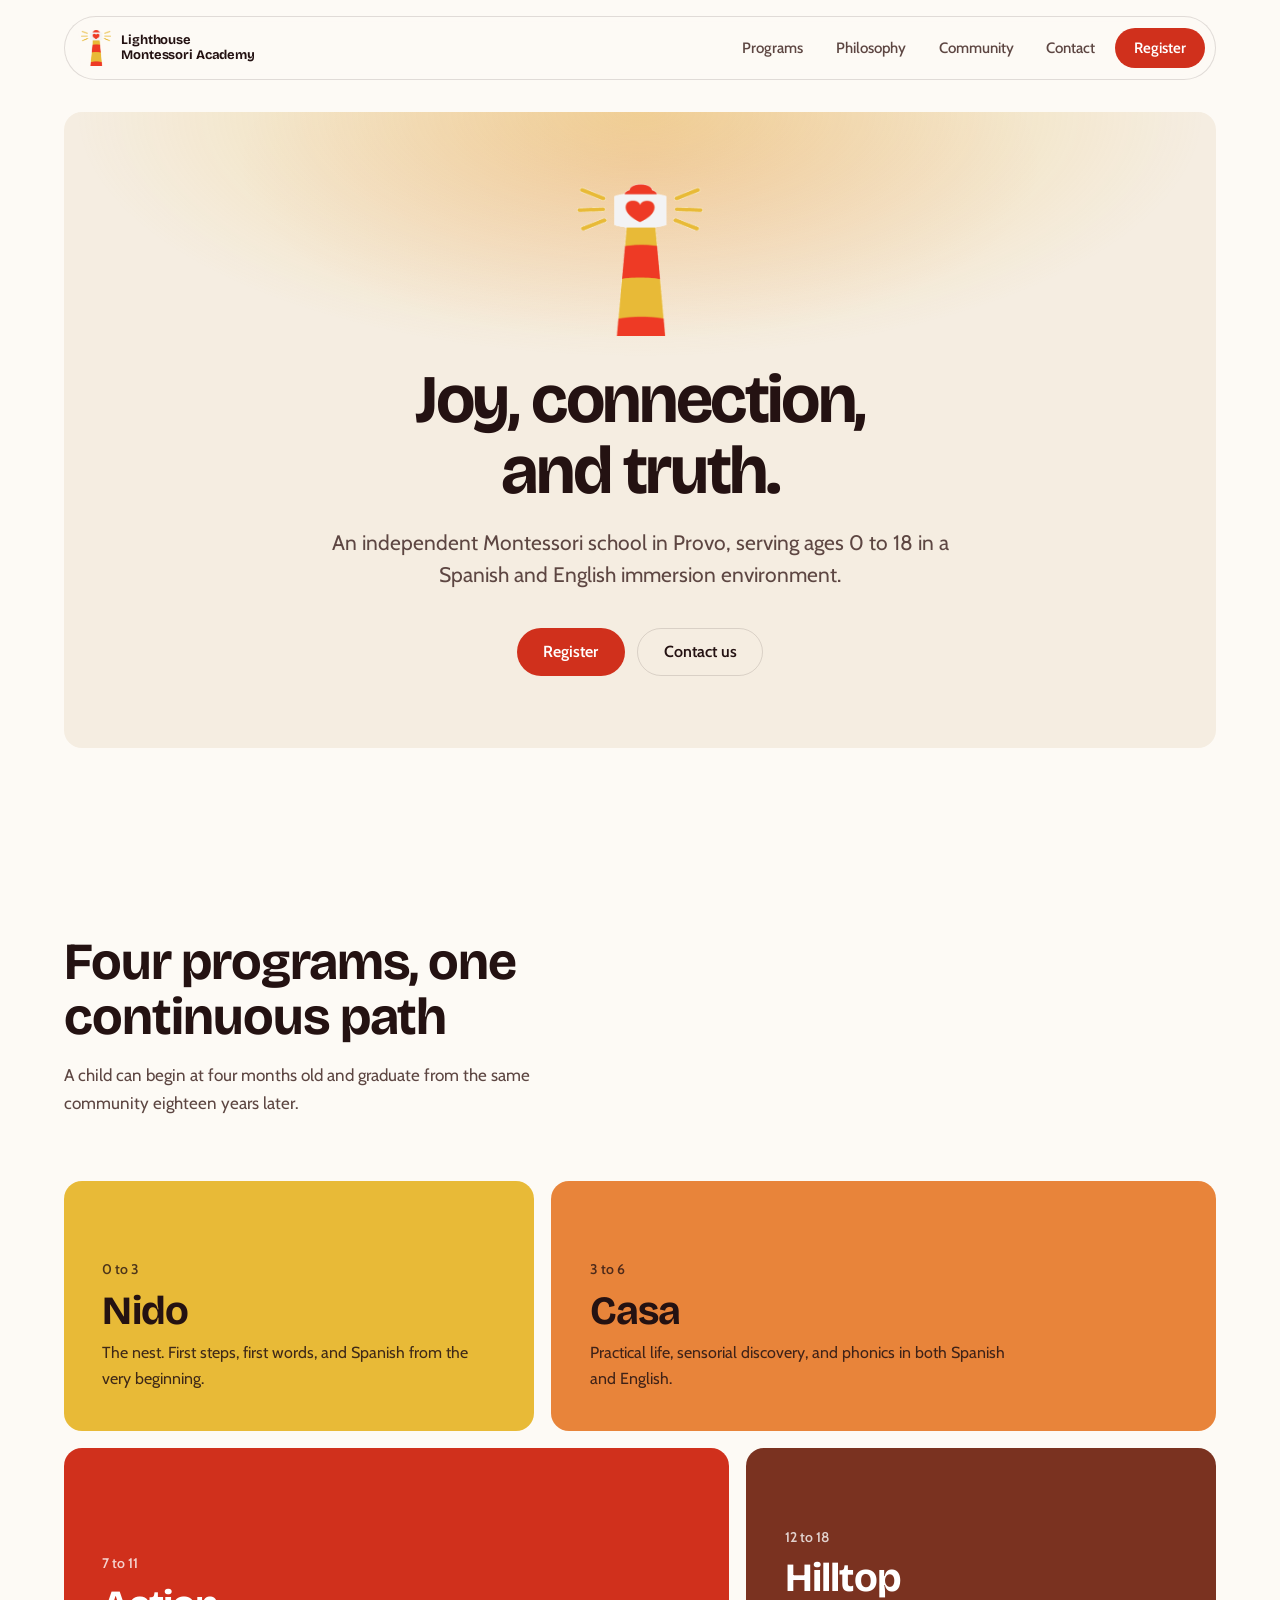
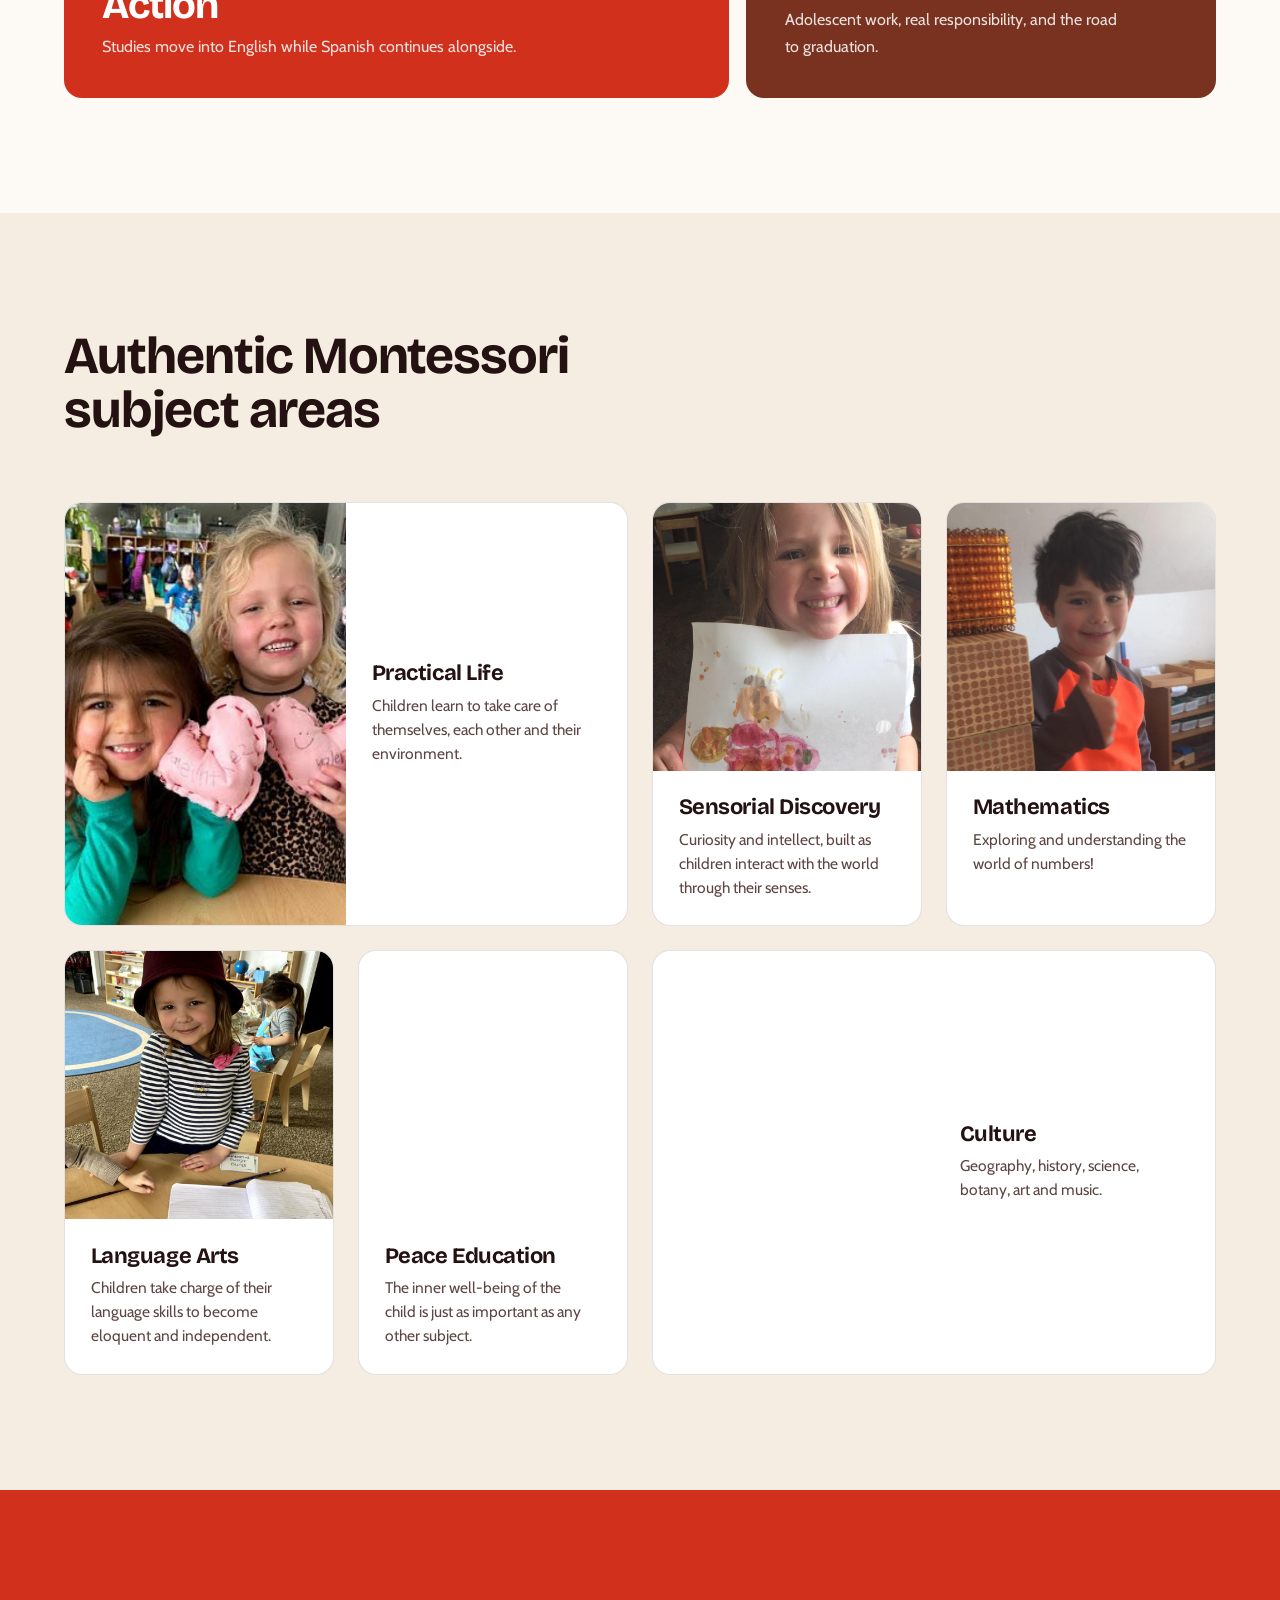
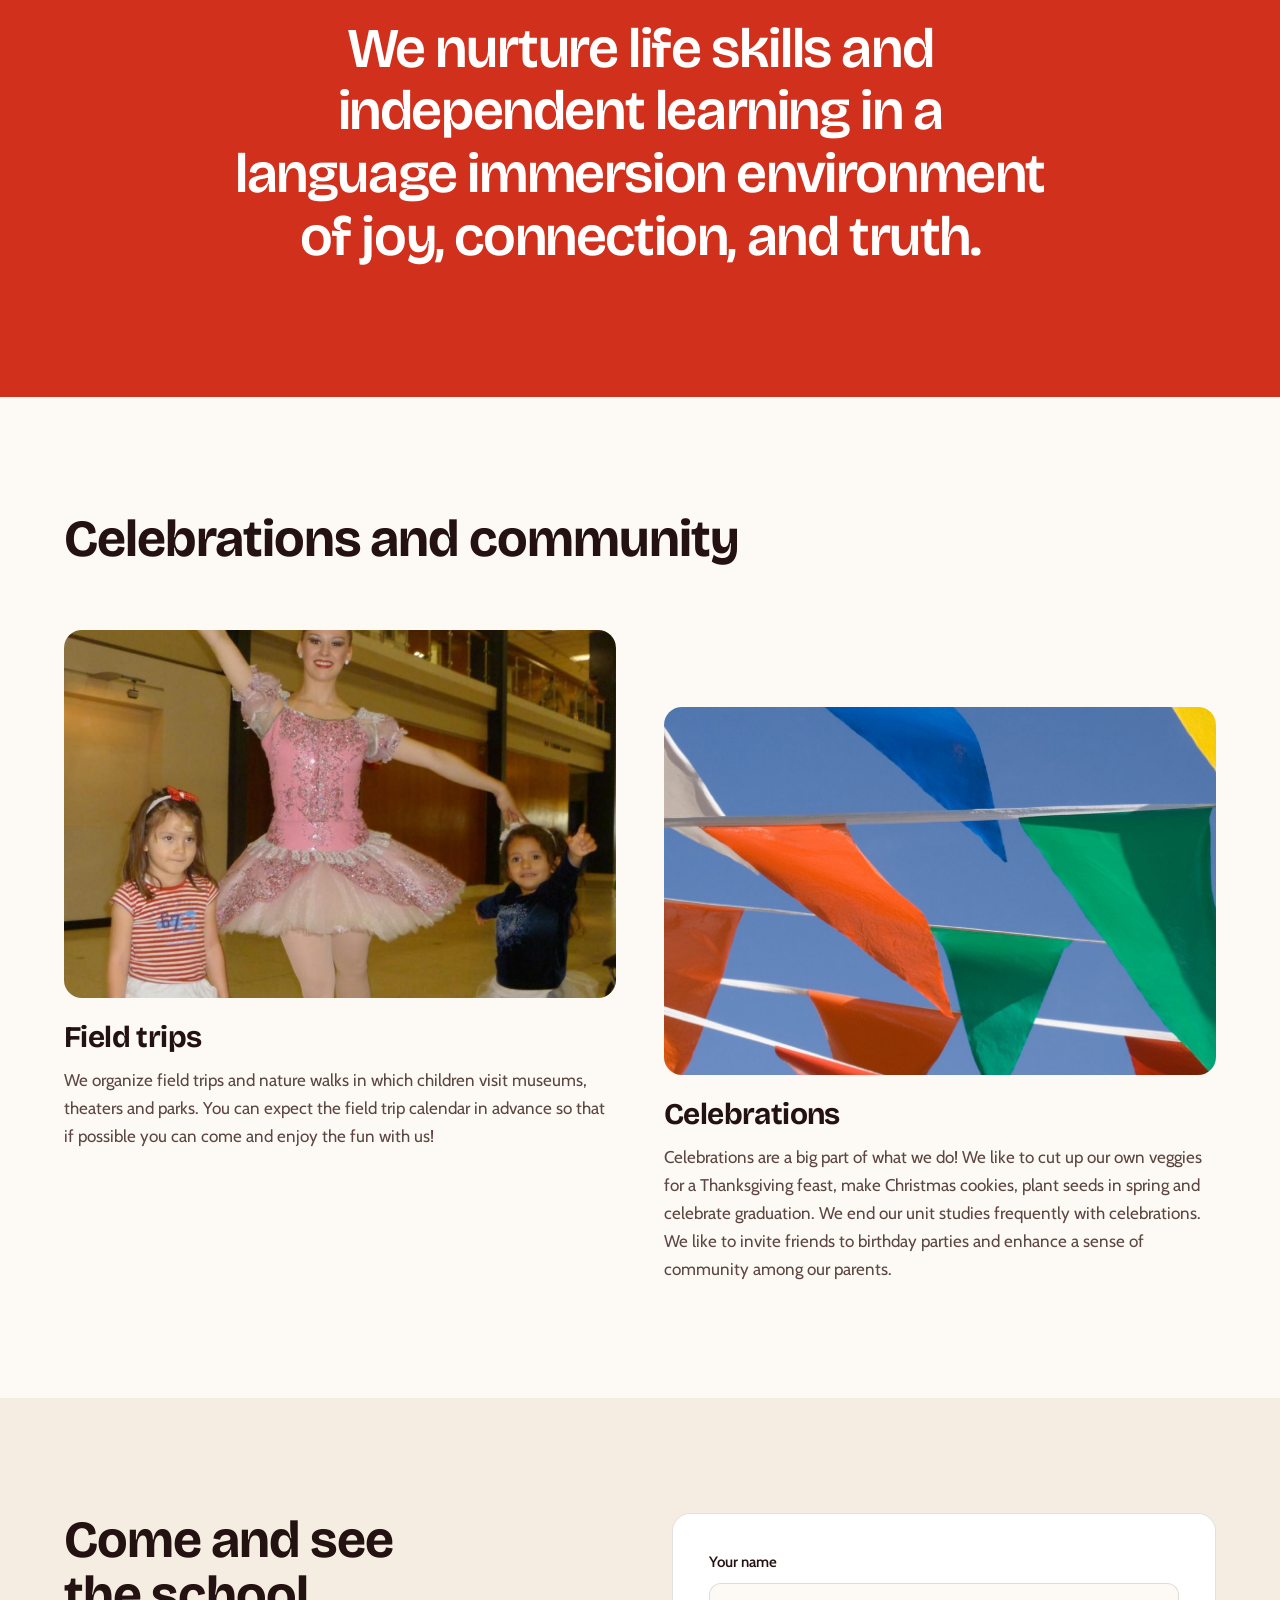
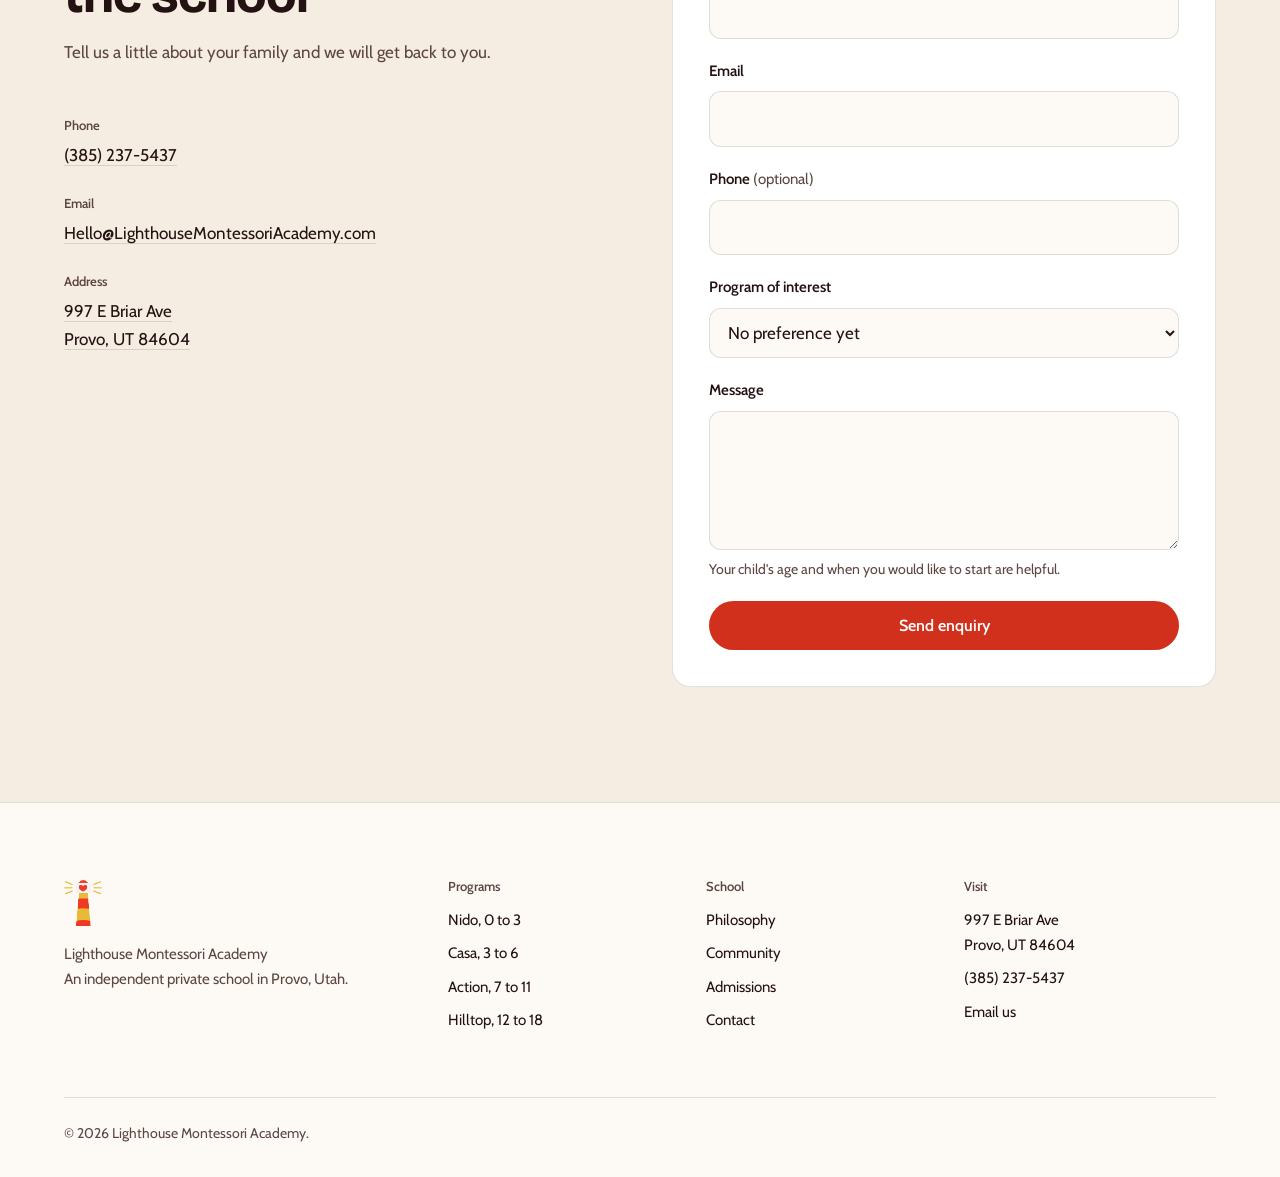
==== index.html @ e377e2e7 "Replace the social card with the new hero og:image still pointed at hero-reading.jpg, so the share c" ====
<!DOCTYPE html>
<html lang="en">
<head>
<meta charset="utf-8">
<meta name="viewport" content="width=device-width, initial-scale=1">
<title>Lighthouse Montessori Academy | Provo, Utah</title>
<meta name="description" content="An independent Montessori school in Provo, Utah serving ages 0 to 18 in a Spanish and English language immersion environment.">
<meta name="color-scheme" content="light">

<meta property="og:title" content="Lighthouse Montessori Academy">
<meta property="og:description" content="An independent Montessori school in Provo, Utah serving ages 0 to 18 in a Spanish and English language immersion environment.">
<meta property="og:type" content="website">
<!-- Social cards need an absolute URL: most platforms will not resolve a
     relative path. Update the host here when this moves to the real domain. -->
<meta property="og:url" content="https://jakeacarter20.github.io/lighthouse-montessori/">
<meta property="og:image" content="https://jakeacarter20.github.io/lighthouse-montessori/img/og-card.png">
<meta property="og:image:width" content="1200">
<meta property="og:image:height" content="630">
<meta name="twitter:card" content="summary_large_image">

<link rel="icon" href="img/logo.png">

<!-- Fonts are loaded from Google Fonts so this stays a zero-build static site.
     To self-host later: download the woff2 files, drop them in /fonts, and swap
     this link for @font-face rules in style.css. Nothing else needs to change. -->
<link rel="preconnect" href="https://fonts.googleapis.com">
<link rel="preconnect" href="https://fonts.gstatic.com" crossorigin>
<link href="https://fonts.googleapis.com/css2?family=Bricolage+Grotesque:opsz,wght@12..96,400;12..96,600;12..96,700&family=Cabin:wght@400;500;600&display=swap" rel="stylesheet">

<!-- The ?v= number busts the browser cache. GitHub Pages serves assets with
     cache-control: max-age=600, so without it a visitor who has already loaded
     the site keeps their old stylesheet. Bump the number on every CSS change. -->
<link rel="stylesheet" href="css/style.css?v=4">
</head>
<body>

<a class="skip" href="#main">Skip to content</a>

<!-- ============ NAV ============ -->
<header class="nav-wrap" id="top">
  <nav class="nav" aria-label="Main">
    <a class="brand" href="#top">
      <img src="img/logo.png" alt="" width="572" height="690" aria-hidden="true">
      <span class="brand-text">Lighthouse<br>Montessori Academy</span>
    </a>

    <button class="burger" id="burger" aria-expanded="false" aria-controls="nav-links">
      <span class="burger-bars" aria-hidden="true"><i></i><i></i><i></i></span>
      <span class="sr-only">Menu</span>
    </button>

    <div class="nav-links" id="nav-links">
      <a href="#programs">Programs</a>
      <a href="#outcomes">Philosophy</a>
      <a href="#community">Community</a>
      <a href="#contact">Contact</a>
      <a class="btn btn-primary btn-sm" href="#contact">Register</a>
    </div>
  </nav>
</header>

<main id="main">

  <!-- ============ HERO ============ -->
  <section class="hero">
    <div class="hero-emblem reveal">
      <img src="img/logo.png" alt="" width="572" height="690" fetchpriority="high" decoding="async">
      <h1>Joy, connection, and truth.</h1>
      <p class="lead">An independent Montessori school in Provo, serving ages 0 to 18 in a Spanish and English immersion environment.</p>
      <div class="btn-row">
        <a class="btn btn-primary" href="#contact">Register</a>
        <a class="btn btn-ghost" href="#contact">Contact us</a>
      </div>
    </div>
  </section>

  <!-- ============ PROGRAMS ============ -->
  <!-- Lokal's colour-blocked product grid, mapped onto the school's four programs.
       Ages confirmed from the homepage body copy (NIDO 0-3, CASA 3-6).
       TODO: the one-line descriptions below are drafted from the site's stated
       language plan (Spanish ages 0-6, English ages 7-18). Confirm with the school. -->
  <section class="section" id="programs">
    <div class="section-head">
      <h2>Four programs, one continuous path</h2>
      <p>A child can begin at four months old and graduate from the same community eighteen years later.</p>
    </div>

    <ul class="programs">
      <li class="prog prog-nido reveal">
        <span class="prog-age">0 to 3</span>
        <h3>Nido</h3>
        <p>The nest. First steps, first words, and Spanish from the very beginning.</p>
      </li>
      <li class="prog prog-casa reveal">
        <span class="prog-age">3 to 6</span>
        <h3>Casa</h3>
        <p>Practical life, sensorial discovery, and phonics in both Spanish and English.</p>
      </li>
      <li class="prog prog-action reveal">
        <span class="prog-age">7 to 11</span>
        <h3>Action</h3>
        <p>Studies move into English while Spanish continues alongside.</p>
      </li>
      <li class="prog prog-hilltop reveal">
        <span class="prog-age">12 to 18</span>
        <h3>Hilltop</h3>
        <p>Adolescent work, real responsibility, and the road to graduation.</p>
      </li>
    </ul>
  </section>

  <!-- ============ OUTCOMES ============ -->
  <section class="section section-tint" id="outcomes">
   <div class="section-inner">
    <div class="section-head">
      <h2>Authentic Montessori subject areas</h2>
    </div>

    <!-- The six subject areas and their pages come from the school's Philosophy
         menu. Descriptions are the school's own words from those pages: four are
         verbatim, and the two marked "condensed" are trimmed from a longer
         sentence without changing its wording. Each card links to the full page. -->
    <ul class="outcomes">
      <li class="oc oc-wide reveal">
        <figure>
          <img src="img/practical-life.jpg" alt="Two children holding up hand sewn fabric hearts they made" width="960" height="960" loading="lazy" decoding="async">
        </figure>
        <div class="oc-body">
          <h3><a href="https://www.lighthousemontessoriacademy.com/practical-life">Practical Life</a></h3>
          <p>Children learn to take care of themselves, each other and their environment.</p>
        </div>
      </li>

      <li class="oc reveal">
        <figure>
          <img src="img/creative.jpg" alt="A child grinning behind a watercolour painting they just finished" width="960" height="960" loading="lazy" decoding="async">
        </figure>
        <div class="oc-body">
          <h3><a href="https://www.lighthousemontessoriacademy.com/sensorial">Sensorial Discovery</a></h3>
          <!-- condensed -->
          <p>Curiosity and intellect, built as children interact with the world through their senses.</p>
        </div>
      </li>

      <li class="oc reveal">
        <figure>
          <img src="img/mathematics.jpg" alt="A child giving a thumbs up beside a stack of Montessori golden bead cubes" width="960" height="960" loading="lazy" decoding="async">
        </figure>
        <div class="oc-body">
          <h3><a href="https://www.lighthousemontessoriacademy.com/project-page">Mathematics</a></h3>
          <p>Exploring and understanding the world of numbers!</p>
        </div>
      </li>

      <li class="oc reveal">
        <figure>
          <img src="img/language.jpg" alt="A child at a writing table with a notebook and word cards" width="960" height="960" loading="lazy" decoding="async">
        </figure>
        <div class="oc-body">
          <h3><a href="https://www.lighthousemontessoriacademy.com/language">Language Arts</a></h3>
          <p>Children take charge of their language skills to become eloquent and independent.</p>
        </div>
      </li>

      <li class="oc reveal">
        <figure>
          <img src="img/peace-education.jpg" alt="Two children working together over a number board and workbook" width="960" height="960" loading="lazy" decoding="async">
        </figure>
        <div class="oc-body">
          <h3><a href="https://www.lighthousemontessoriacademy.com/peace">Peace Education</a></h3>
          <p>The inner well-being of the child is just as important as any other subject.</p>
        </div>
      </li>

      <li class="oc oc-wide reveal">
        <figure>
          <img src="img/culture.jpg" alt="A child assembling a Montessori continent map puzzle" width="960" height="960" loading="lazy" decoding="async">
        </figure>
        <div class="oc-body">
          <h3><a href="https://www.lighthousemontessoriacademy.com/newpage">Culture</a></h3>
          <!-- condensed, from the page's own subtitle -->
          <p>Geography, history, science, botany, art and music.</p>
        </div>
      </li>
    </ul>
   </div>
  </section>

  <!-- ============ STATEMENT ============ -->
  <!-- Single full-bleed brand colour block. The page theme stays light throughout;
       this is a deliberate colour-block moment, used once. -->
  <section class="statement">
    <blockquote class="reveal">
      <p>We nurture life skills and independent learning in a language immersion environment of joy, connection, and truth.</p>
    </blockquote>
  </section>

  <!-- ============ COMMUNITY ============ -->
  <section class="section" id="community">
    <div class="section-head">
      <h2>Celebrations and community</h2>
    </div>

    <!-- Copy below is the school's own, word for word from the current site.
         Only three spellings were corrected: "fieldtrip" to "field trip",
         "Chrsitams" to "Christmas", and "enhence" to "enhance". -->
    <div class="community">
      <article class="com com-a reveal">
        <img src="img/field-trips.jpg" alt="Children meeting a ballet dancer in costume during a theatre visit" width="960" height="960" loading="lazy" decoding="async">
        <div class="com-body">
          <h3>Field trips</h3>
          <p>We organize field trips and nature walks in which children visit museums, theaters and parks. You can expect the field trip calendar in advance so that if possible you can come and enjoy the fun with us!</p>
        </div>
      </article>

      <article class="com com-b reveal">
        <img src="img/celebrations.jpg" alt="Rows of bright triangular bunting flags against a clear blue sky" width="1131" height="1131" loading="lazy" decoding="async">
        <div class="com-body">
          <h3>Celebrations</h3>
          <p>Celebrations are a big part of what we do! We like to cut up our own veggies for a Thanksgiving feast, make Christmas cookies, plant seeds in spring and celebrate graduation. We end our unit studies frequently with celebrations. We like to invite friends to birthday parties and enhance a sense of community among our parents.</p>
        </div>
      </article>
    </div>
  </section>

  <!-- ============ CONTACT ============ -->
  <section class="section section-tint" id="contact">
   <div class="section-inner">
    <div class="contact">

      <div class="contact-intro reveal">
        <h2>Come and see the school</h2>
        <p>Tell us a little about your family and we will get back to you.</p>

        <dl class="contact-details">
          <div>
            <dt>Phone</dt>
            <dd><a href="tel:+13852375437">(385) 237-5437</a></dd>
          </div>
          <div>
            <dt>Email</dt>
            <dd><a href="mailto:Hello@LighthouseMontessoriAcademy.com">Hello@LighthouseMontessoriAcademy.com</a></dd>
          </div>
          <div>
            <dt>Address</dt>
            <dd>
              <a href="https://maps.google.com/?q=997+E+Briar+Ave,+Provo+UT+84604" target="_blank" rel="noopener">
                997 E Briar Ave<br>Provo, UT 84604
              </a>
            </dd>
          </div>
        </dl>
      </div>

      <!-- Static markup only. There is no backend wired up: on submit the form
           validates in the browser and shows the success panel. To make it live,
           point action= at Formspree / Netlify Forms / your own handler and
           delete the preventDefault() branch in js/main.js. -->
      <form class="form reveal" id="enquiry" novalidate>
        <div class="field">
          <label for="f-name">Your name</label>
          <input type="text" id="f-name" name="name" autocomplete="name" required>
          <p class="error" id="e-name" hidden>Please tell us your name.</p>
        </div>

        <div class="field">
          <label for="f-email">Email</label>
          <input type="email" id="f-email" name="email" autocomplete="email" required>
          <p class="error" id="e-email" hidden>Please enter an email we can reply to.</p>
        </div>

        <div class="field">
          <label for="f-phone">Phone <span class="opt">(optional)</span></label>
          <input type="tel" id="f-phone" name="phone" autocomplete="tel">
        </div>

        <div class="field">
          <label for="f-program">Program of interest</label>
          <select id="f-program" name="program">
            <option value="">No preference yet</option>
            <option>Nido, 0 to 3</option>
            <option>Casa, 3 to 6</option>
            <option>Action, 7 to 11</option>
            <option>Hilltop, 12 to 18</option>
          </select>
        </div>

        <div class="field">
          <label for="f-message">Message</label>
          <textarea id="f-message" name="message" rows="4" required aria-describedby="h-message"></textarea>
          <p class="hint" id="h-message">Your child's age and when you would like to start are helpful.</p>
          <p class="error" id="e-message" hidden>Please add a short message.</p>
        </div>

        <button class="btn btn-primary btn-block" type="submit" id="submit-btn">Send enquiry</button>

        <p class="form-done" id="form-done" hidden role="status">
          Thank you. Your enquiry has not been sent yet because this form is not
          connected to a mail service. Please call or email us in the meantime.
        </p>
      </form>

    </div>
   </div>
  </section>

</main>

<!-- ============ FOOTER ============ -->
<footer class="footer">
  <div class="footer-in">
    <div class="foot-brand">
      <img src="img/logo.png" alt="" width="572" height="690" aria-hidden="true">
      <p>Lighthouse Montessori Academy<br>An independent private school in Provo, Utah.</p>
    </div>

    <nav class="foot-col" aria-label="Programs">
      <h2>Programs</h2>
      <a href="#programs">Nido, 0 to 3</a>
      <a href="#programs">Casa, 3 to 6</a>
      <a href="#programs">Action, 7 to 11</a>
      <a href="#programs">Hilltop, 12 to 18</a>
    </nav>

    <nav class="foot-col" aria-label="School information">
      <h2>School</h2>
      <a href="#outcomes">Philosophy</a>
      <a href="#community">Community</a>
      <a href="#contact">Admissions</a>
      <a href="#contact">Contact</a>
    </nav>

    <div class="foot-col">
      <h2>Visit</h2>
      <a href="https://maps.google.com/?q=997+E+Briar+Ave,+Provo+UT+84604" target="_blank" rel="noopener">997 E Briar Ave<br>Provo, UT 84604</a>
      <a href="tel:+13852375437">(385) 237-5437</a>
      <a href="mailto:Hello@LighthouseMontessoriAcademy.com">Email us</a>
    </div>
  </div>

  <p class="foot-legal">&copy; <span id="year">2026</span> Lighthouse Montessori Academy.</p>
</footer>

<script src="js/main.js?v=2"></script>
</body>
</html>
---- css/style.css ----
/* ==========================================================================
   Lighthouse Montessori Academy
   --------------------------------------------------------------------------
   Palette is taken from the school's own logo: red #EE3A25 and gold #E8BA37,
   over the existing dark brown #241212 used for text on the current site.
   The bright green and muted purple from the old IONOS template were dropped:
   they came from the builder theme, not the brand, and they fought the logo.

   One accent (red) carries every link, button and active state. The four
   programme blocks use a warm ramp built from the same two logo colours, so
   they read as one family rather than four unrelated hues.

   Corner radius rule: blocks and cards 18px, inputs 12px, buttons full pill.
   ========================================================================== */

/* ---------- tokens ---------- */
:root {
  --paper:    #FDFAF5;
  --paper-2:  #F5EDE1;
  --card:     #FFFFFF;
  --ink:      #241212;
  --ink-2:    #5D4642;
  --red:      #EE3A25;   /* logo red, large areas and marks */
  --red-deep: #C42A18;   /* text and buttons, passes AA on paper */
  --gold:     #E8BA37;   /* logo gold */
  --orange:   #E8843A;
  --brown:    #7A3220;
  --block:    #D0301C;   /* statement block, white text at 5.19:1 */
  --line:     rgba(36, 18, 18, .13);

  --r:    18px;
  --r-sm: 12px;

  --wrap: 1280px;
  --pad:  clamp(1.25rem, 5vw, 4rem);

  --font-display: "Bricolage Grotesque", "Trebuchet MS", sans-serif;
  --font-body:    "Cabin", system-ui, -apple-system, "Segoe UI", sans-serif;

  --ease: cubic-bezier(.16, 1, .3, 1);

  /* The page is light for everyone, including visitors whose device is set to
     dark. This also keeps form controls, scrollbars and autofill light: without
     it the browser still paints those chrome pieces dark and they clash with
     the page around them. */
  color-scheme: light;
}

/* ---------- reset ---------- */
*, *::before, *::after { box-sizing: border-box; }
html { -webkit-text-size-adjust: 100%; scroll-behavior: smooth; }
@media (prefers-reduced-motion: reduce) { html { scroll-behavior: auto; } }

body {
  margin: 0;
  background: var(--paper);
  color: var(--ink);
  font-family: var(--font-body);
  font-size: clamp(1rem, .96rem + .2vw, 1.0625rem);
  line-height: 1.65;
  -webkit-font-smoothing: antialiased;
}

img { max-width: 100%; height: auto; display: block; }
a { color: inherit; }
h1, h2, h3 {
  font-family: var(--font-display);
  font-weight: 700;
  line-height: 1.05;
  letter-spacing: -.02em;
  margin: 0;
  text-wrap: balance;
}
p { margin: 0; text-wrap: pretty; }
ul { margin: 0; padding: 0; list-style: none; }

:where(a, button, input, select, textarea):focus-visible {
  outline: 3px solid var(--red-deep);
  outline-offset: 3px;
  border-radius: 4px;
}

.sr-only {
  position: absolute; width: 1px; height: 1px;
  padding: 0; margin: -1px; overflow: hidden;
  clip-path: inset(50%); white-space: nowrap;
}

.skip {
  position: absolute; left: 50%; top: 0;
  transform: translate(-50%, -120%);
  z-index: 100;
  background: var(--ink); color: var(--paper);
  padding: .75rem 1.25rem;
  border-radius: 0 0 var(--r-sm) var(--r-sm);
  text-decoration: none; font-weight: 600;
}
.skip:focus { transform: translate(-50%, 0); }

/* ---------- buttons ---------- */
.btn {
  display: inline-flex; align-items: center; justify-content: center;
  gap: .5rem;
  padding: .85rem 1.6rem;
  border: 1px solid transparent;
  border-radius: 999px;
  font-family: var(--font-body);
  font-size: 1rem;
  font-weight: 600;
  line-height: 1.2;
  white-space: nowrap;          /* CTA labels never wrap */
  text-decoration: none;
  cursor: pointer;
  transition: background-color .25s var(--ease), transform .12s ease,
              border-color .25s var(--ease), color .25s var(--ease);
}
.btn-primary { background: var(--block); color: #fff; }
.btn-primary:hover { background: #B22815; }
.btn-ghost { background: transparent; color: var(--ink); border-color: var(--line); }
.btn-ghost:hover { border-color: var(--ink); }
.btn:active { transform: translateY(1px); }
.btn-sm { padding: .6rem 1.15rem; font-size: .9375rem; }
.btn-block { width: 100%; }

@media (prefers-reduced-motion: reduce) {
  .btn { transition: none; }
  .btn:active { transform: none; }
}

/* ---------- nav ---------- */
.nav-wrap {
  position: fixed; inset: 0 0 auto 0; z-index: 50;
  padding: clamp(.6rem, 1.6vw, 1rem) var(--pad);
  pointer-events: none;
}
.nav {
  pointer-events: auto;
  max-width: var(--wrap); margin-inline: auto;
  min-height: 64px;
  display: flex; align-items: center; justify-content: space-between;
  gap: 1rem;
  padding: .5rem .6rem .5rem 1rem;
  background: color-mix(in srgb, var(--paper) 86%, transparent);
  backdrop-filter: blur(14px) saturate(140%);
  -webkit-backdrop-filter: blur(14px) saturate(140%);
  border: 1px solid var(--line);
  border-radius: 999px;
  transition: box-shadow .3s var(--ease), background-color .3s var(--ease);
}
.nav-wrap.stuck .nav {
  background: color-mix(in srgb, var(--paper) 96%, transparent);
  box-shadow: 0 10px 34px -18px rgba(36, 18, 18, .5);
}
@supports not (backdrop-filter: blur(2px)) {
  .nav { background: var(--paper); }
}

.brand {
  display: flex; align-items: center; gap: .65rem;
  text-decoration: none; color: var(--ink);
  font-family: var(--font-display);
  font-weight: 700; font-size: .8125rem; line-height: 1.15;
  letter-spacing: -.01em;
}
.brand img { width: auto; height: 36px; }
/* The name stays visible on phones: next to a single burger there is room for
   it, and a bare lighthouse mark does not tell a first time visitor who this is. */
.brand-text { display: none; }
@media (min-width: 360px) { .brand-text { display: block; } }

.nav-links { display: flex; align-items: center; gap: .35rem; }
.nav-links a:not(.btn) {
  padding: .55rem .85rem;
  border-radius: 999px;
  font-weight: 500;
  font-size: .9375rem;
  text-decoration: none;
  color: var(--ink-2);
  transition: color .2s var(--ease), background-color .2s var(--ease);
}
.nav-links a:not(.btn):hover { color: var(--ink); background: var(--paper-2); }

.burger {
  display: none;
  width: 44px; height: 44px;
  align-items: center; justify-content: center;
  background: transparent; border: 0; border-radius: 999px; cursor: pointer;
}
.burger-bars { display: grid; gap: 5px; }
.burger-bars i {
  display: block; width: 22px; height: 2px;
  background: var(--ink); border-radius: 2px;
  transition: transform .3s var(--ease), opacity .2s linear;
}
.burger[aria-expanded="true"] i:nth-child(1) { transform: translateY(7px) rotate(45deg); }
.burger[aria-expanded="true"] i:nth-child(2) { opacity: 0; }
.burger[aria-expanded="true"] i:nth-child(3) { transform: translateY(-7px) rotate(-45deg); }

@media (max-width: 860px) {
  .burger { display: inline-flex; }
  .nav { flex-wrap: wrap; border-radius: 26px; }
  .nav-links {
    display: none;
    flex-basis: 100%;
    flex-direction: column; align-items: stretch;
    gap: .15rem;
    padding: .5rem .4rem .6rem;
  }
  .nav-links.open { display: flex; }
  .nav-links a:not(.btn) { padding: .8rem 1rem; border-radius: var(--r-sm); }
  .nav-links .btn { margin-top: .4rem; }
}
@media (prefers-reduced-motion: reduce) {
  .nav, .burger-bars i, .nav-links a { transition: none; }
}

/* ---------- shared section furniture ---------- */
.section {
  max-width: var(--wrap);
  margin-inline: auto;
  padding: clamp(4rem, 9vw, 7.5rem) var(--pad);
}
/* A tinted section bleeds to the window edge, so its contents need their own
   centred container. Without it the auto margins land on .section-head too and
   the heading centres itself, which no untinted section does. */
.section-tint {
  max-width: none;
  background: var(--paper-2);
}
.section-inner { max-width: var(--wrap); margin-inline: auto; }

/* Width is set in rem, not ch: a ch cap here would resolve against this
   element's body font and throttle the much larger display heading inside. */
.section-head { max-width: min(100%, 44rem); margin-bottom: clamp(2.5rem, 5vw, 4rem); }
.section-head h2 { font-size: clamp(2rem, 4.4vw, 3.25rem); }
.section-head p {
  margin-top: 1rem;
  color: var(--ink-2);
  font-size: 1.0625rem;
  max-width: 46ch;
}

/* ---------- hero ---------- */
.hero {
  max-width: var(--wrap);
  margin-inline: auto;
  /* Top padding clears the floating nav and no more. A taller pad drops the
     headline into the middle of the viewport and reads as a layout bug. */
  padding: clamp(6.5rem, 9vw, 7rem) var(--pad) clamp(3rem, 6vw, 4.5rem);
}

/* Emblem hero. The mark carries the top of the page instead of photography:
   the classroom photos are phone snapshots and soften badly at this size.
   Type is capped a step below the old split hero so the whole block still
   lands inside one screen with the buttons visible. */
.hero-emblem {
  position: relative;
  isolation: isolate;
  overflow: hidden;
  text-align: center;
  background: var(--paper-2);
  border-radius: var(--r);
  padding: clamp(2.75rem, 6vw, 4.5rem) clamp(1.25rem, 5vw, 4rem);
}
/* Warm wash in the logo's own gold, with a trace of the red underneath it. */
.hero-emblem::before {
  content: "";
  position: absolute;
  inset: 0;
  z-index: -1;
  background:
    radial-gradient(ellipse 70% 55% at 50% 0%, rgba(232, 186, 55, .38) 0%, transparent 70%),
    radial-gradient(ellipse 50% 40% at 50% 8%, rgba(238, 58, 37, .14) 0%, transparent 70%);
}
.hero-emblem img {
  width: clamp(84px, 12vw, 126px);
  height: auto;
  display: block;
  margin: 0 auto clamp(1.25rem, 2.5vw, 1.75rem);
}
.hero-emblem h1 {
  font-size: clamp(2.375rem, 5.6vw, 4.25rem);
  letter-spacing: -.035em;
  max-width: 16ch;
  margin-inline: auto;
}
.hero-emblem .lead {
  margin: 1.25rem auto 0;
  max-width: 42ch;
  font-size: clamp(1.0625rem, 1rem + .45vw, 1.3125rem);
  line-height: 1.55;
  color: var(--ink-2);
}
.btn-row { display: flex; flex-wrap: wrap; gap: .75rem; margin-top: 2.25rem; }
.hero-emblem .btn-row { justify-content: center; }

/* ---------- programs: asymmetric colour blocks ---------- */
.programs {
  display: grid;
  gap: clamp(.75rem, 1.4vw, 1.1rem);
}
@media (min-width: 780px) {
  .programs { grid-template-columns: repeat(12, 1fr); }
  .prog:nth-child(1) { grid-column: span 5; }
  .prog:nth-child(2) { grid-column: span 7; }
  .prog:nth-child(3) { grid-column: span 7; }
  .prog:nth-child(4) { grid-column: span 5; }
}

.prog {
  border-radius: var(--r);
  padding: clamp(1.6rem, 3vw, 2.5rem);
  min-height: clamp(190px, 22vw, 250px);
  display: flex; flex-direction: column; justify-content: flex-end;
  gap: .5rem;
  transition: transform .35s var(--ease);
}
.prog:hover { transform: translateY(-4px); }
.prog-age {
  font-family: var(--font-body);
  font-weight: 600; font-size: .875rem;
  opacity: .78;
}
.prog h3 { font-size: clamp(1.75rem, 3.4vw, 2.5rem); }
.prog p { max-width: 38ch; font-size: 1rem; opacity: .86; }

.prog-nido    { background: var(--gold);   color: var(--ink); }
.prog-casa    { background: var(--orange); color: var(--ink); }
.prog-action  { background: var(--block);  color: #fff; }
.prog-hilltop { background: var(--brown);  color: #fff; }

@media (prefers-reduced-motion: reduce) {
  .prog { transition: none; }
  .prog:hover { transform: none; }
}

/* ---------- outcomes: photo bento, 6 items, 6 cells ---------- */
.outcomes {
  display: grid;
  gap: clamp(1rem, 2vw, 1.5rem);
}
@media (min-width: 720px) {
  .outcomes { grid-template-columns: repeat(2, 1fr); }
}
@media (min-width: 1040px) {
  .outcomes { grid-template-columns: repeat(12, 1fr); }
  .oc      { grid-column: span 3; }
  .oc-wide { grid-column: span 6; }
  /* wide cell opens row one and closes row two, so the grid has rhythm */
  .oc-wide { display: grid; grid-template-columns: 1fr 1fr; align-items: stretch; }
  .oc-wide figure { height: 100%; }
  .oc-wide img { height: 100%; aspect-ratio: auto; }
  /* Centre the copy against the full height of the photo beside it, otherwise
     it pins to the top and leaves a dead half-cell underneath. */
  .oc-wide .oc-body { display: flex; flex-direction: column; justify-content: center; }
}

.oc {
  position: relative;                /* anchor for the stretched link below */
  background: var(--card);
  border: 1px solid var(--line);
  border-radius: var(--r);
  overflow: hidden;
  transition: border-color .3s var(--ease), transform .3s var(--ease);
}
.oc figure { margin: 0; overflow: hidden; }
.oc img {
  width: 100%; aspect-ratio: 1 / 1; object-fit: cover;
  transition: transform .5s var(--ease);
}
.oc-body { padding: clamp(1.15rem, 2vw, 1.6rem); }
.oc-body h3 { font-size: 1.375rem; }

/* Each card links to its subject page. The title carries the real anchor and a
   stretched pseudo-element makes the whole card clickable, so there is still
   just one tab stop and one readable link text per card. */
.oc-body h3 a {
  color: inherit;
  text-decoration: none;
}
.oc-body h3 a::after {
  content: "";
  position: absolute;
  inset: 0;
  border-radius: inherit;
}
.oc:hover { border-color: var(--red-deep); }
.oc:hover img { transform: scale(1.04); }
.oc:has(a:focus-visible) { outline: 3px solid var(--red-deep); outline-offset: 3px; }
.oc-body h3 a:focus-visible { outline: none; }

@media (prefers-reduced-motion: reduce) {
  .oc, .oc img { transition: none; }
  .oc:hover img { transform: none; }
}
.oc-body p {
  margin-top: .5rem;
  color: var(--ink-2);
  font-size: .9688rem;
  line-height: 1.55;
}

/* ---------- statement: one colour block, used once ---------- */
.statement {
  background: var(--block);
  color: #fff;
  padding: clamp(4.5rem, 10vw, 8rem) var(--pad);
}
.statement blockquote {
  margin: 0 auto;
  max-width: min(100%, 52rem);   /* rem, for the same reason as .section-head */
  text-align: center;
}
.statement p {
  font-family: var(--font-display);
  font-weight: 600;
  font-size: clamp(1.75rem, 4.6vw, 3.5rem);
  line-height: 1.12;
  letter-spacing: -.025em;
  text-wrap: balance;
}

/* ---------- community: offset two up ---------- */
.community { display: grid; gap: clamp(2rem, 4vw, 3rem); }
@media (min-width: 860px) {
  .community { grid-template-columns: 1fr 1fr; align-items: start; }
  .com-b { margin-top: clamp(2.5rem, 6vw, 5rem); }
}
.com img {
  width: 100%;
  aspect-ratio: 3 / 2;
  object-fit: cover;
  border-radius: var(--r);
}
.com-body { padding-top: 1.5rem; }
.com-body h3 { font-size: clamp(1.375rem, 2.4vw, 1.875rem); }
.com-body p {
  margin-top: .75rem;
  color: var(--ink-2);
  max-width: 46ch;
}

/* ---------- contact ---------- */
.contact { display: grid; gap: clamp(2.5rem, 5vw, 4.5rem); }
@media (min-width: 900px) {
  .contact { grid-template-columns: 1fr 1fr; align-items: start; }
}
.contact-intro h2 { font-size: clamp(2rem, 4.4vw, 3.25rem); }
.contact-intro > p { margin-top: 1rem; color: var(--ink-2); max-width: 40ch; }

.contact-details { margin: clamp(2rem, 4vw, 3rem) 0 0; display: grid; gap: 1.5rem; }
.contact-details dt {
  font-size: .8125rem;
  font-weight: 600;
  color: var(--ink-2);
  margin-bottom: .3rem;
}
.contact-details dd { margin: 0; font-size: 1.0625rem; }
.contact-details a {
  color: var(--ink);
  text-decoration: none;
  border-bottom: 1px solid var(--line);
  transition: border-color .2s var(--ease);
  overflow-wrap: anywhere;
}
.contact-details a:hover { border-color: var(--red-deep); }

.form {
  background: var(--card);
  border: 1px solid var(--line);
  border-radius: var(--r);
  padding: clamp(1.5rem, 3vw, 2.25rem);
  display: grid;
  gap: 1.25rem;
}
.field { display: grid; gap: .5rem; }
.field label { font-size: .9375rem; font-weight: 600; color: var(--ink); }
.field .opt { font-weight: 400; color: var(--ink-2); }

.form input, .form select, .form textarea {
  width: 100%;
  padding: .8rem .9rem;
  font: inherit;
  color: var(--ink);
  background: var(--paper);
  border: 1px solid var(--line);
  border-radius: var(--r-sm);
  transition: border-color .2s var(--ease);
}
.form textarea { resize: vertical; min-height: 120px; }
.form input:hover, .form select:hover, .form textarea:hover { border-color: var(--ink-2); }
.form input::placeholder, .form textarea::placeholder { color: var(--ink-2); }

.hint { font-size: .875rem; color: var(--ink-2); }
.error { font-size: .875rem; color: var(--red-deep); font-weight: 600; }
.field.invalid input,
.field.invalid textarea { border-color: var(--red-deep); }

.form-done {
  margin-top: .25rem;
  padding: .9rem 1rem;
  border-radius: var(--r-sm);
  background: var(--paper-2);
  border: 1px solid var(--line);
  font-size: .9375rem;
  color: var(--ink);
}

/* ---------- footer ---------- */
.footer {
  border-top: 1px solid var(--line);
  padding: clamp(3rem, 6vw, 5rem) var(--pad) 2rem;
}
.footer-in {
  max-width: var(--wrap); margin-inline: auto;
  display: grid; gap: clamp(2rem, 4vw, 3rem);
}
@media (min-width: 760px) {
  .footer-in { grid-template-columns: 1.6fr 1fr 1fr 1.2fr; }
}
.foot-brand img { width: auto; height: 46px; margin-bottom: 1rem; }
.foot-brand p { color: var(--ink-2); font-size: .9375rem; max-width: 30ch; }

.foot-col { display: grid; align-content: start; gap: .55rem; }
.foot-col h2 {
  font-family: var(--font-body);
  font-size: .8125rem;
  font-weight: 600;
  color: var(--ink-2);
  margin-bottom: .35rem;
  letter-spacing: 0;
}
.foot-col a {
  font-size: .9375rem;
  color: var(--ink);
  text-decoration: none;
  transition: color .2s var(--ease);
}
.foot-col a:hover { color: var(--red-deep); }

.foot-legal {
  max-width: var(--wrap);
  margin: clamp(2.5rem, 5vw, 4rem) auto 0;
  padding-top: 1.5rem;
  border-top: 1px solid var(--line);
  font-size: .875rem;
  color: var(--ink-2);
}

/* ---------- scroll reveal ---------- */
.reveal {
  opacity: 0;
  transform: translateY(20px);
  transition: opacity .7s var(--ease), transform .7s var(--ease);
}
.reveal.in { opacity: 1; transform: none; }
.programs .reveal.in:nth-child(2) { transition-delay: .08s; }
.programs .reveal.in:nth-child(3) { transition-delay: .16s; }
.programs .reveal.in:nth-child(4) { transition-delay: .24s; }
.outcomes .reveal.in:nth-child(2) { transition-delay: .06s; }
.outcomes .reveal.in:nth-child(3) { transition-delay: .12s; }
.outcomes .reveal.in:nth-child(4) { transition-delay: .18s; }
.outcomes .reveal.in:nth-child(5) { transition-delay: .24s; }
.outcomes .reveal.in:nth-child(6) { transition-delay: .30s; }

@media (prefers-reduced-motion: reduce) {
  .reveal { opacity: 1; transform: none; transition: none; }
}
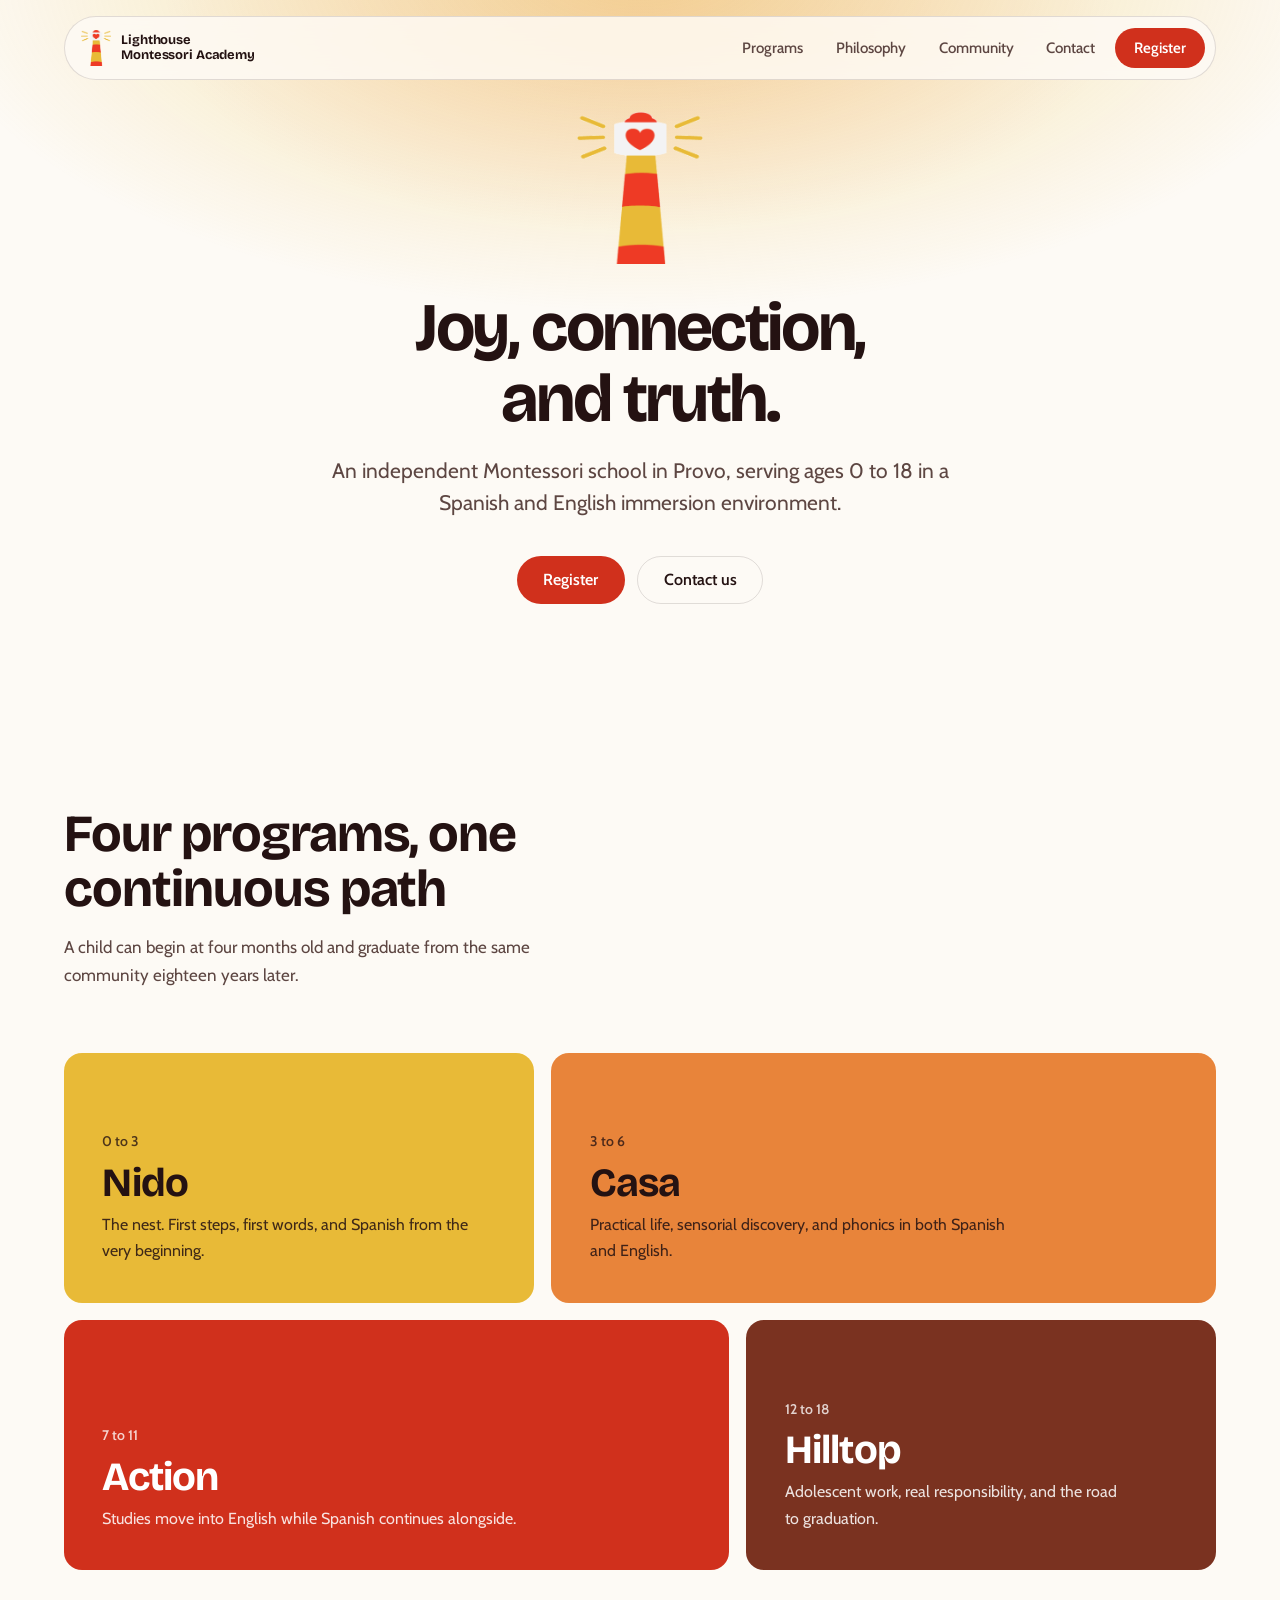
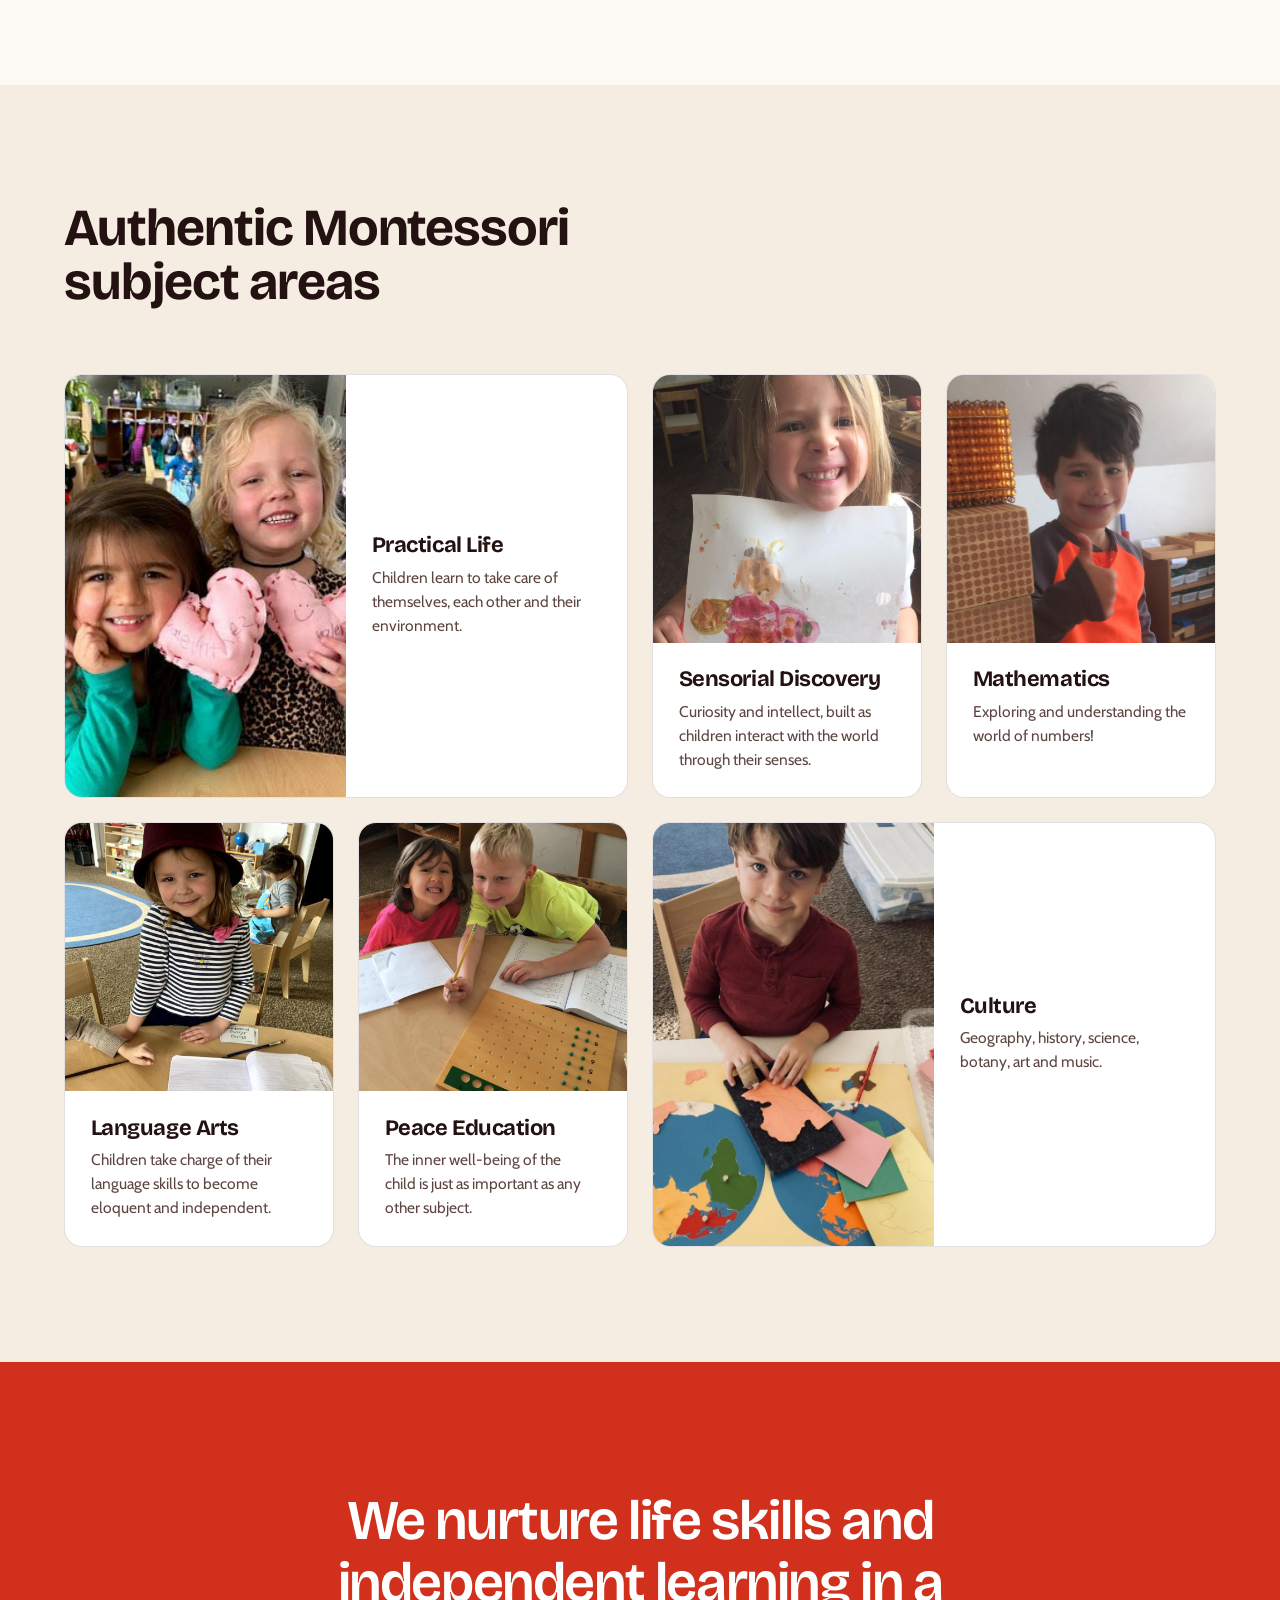
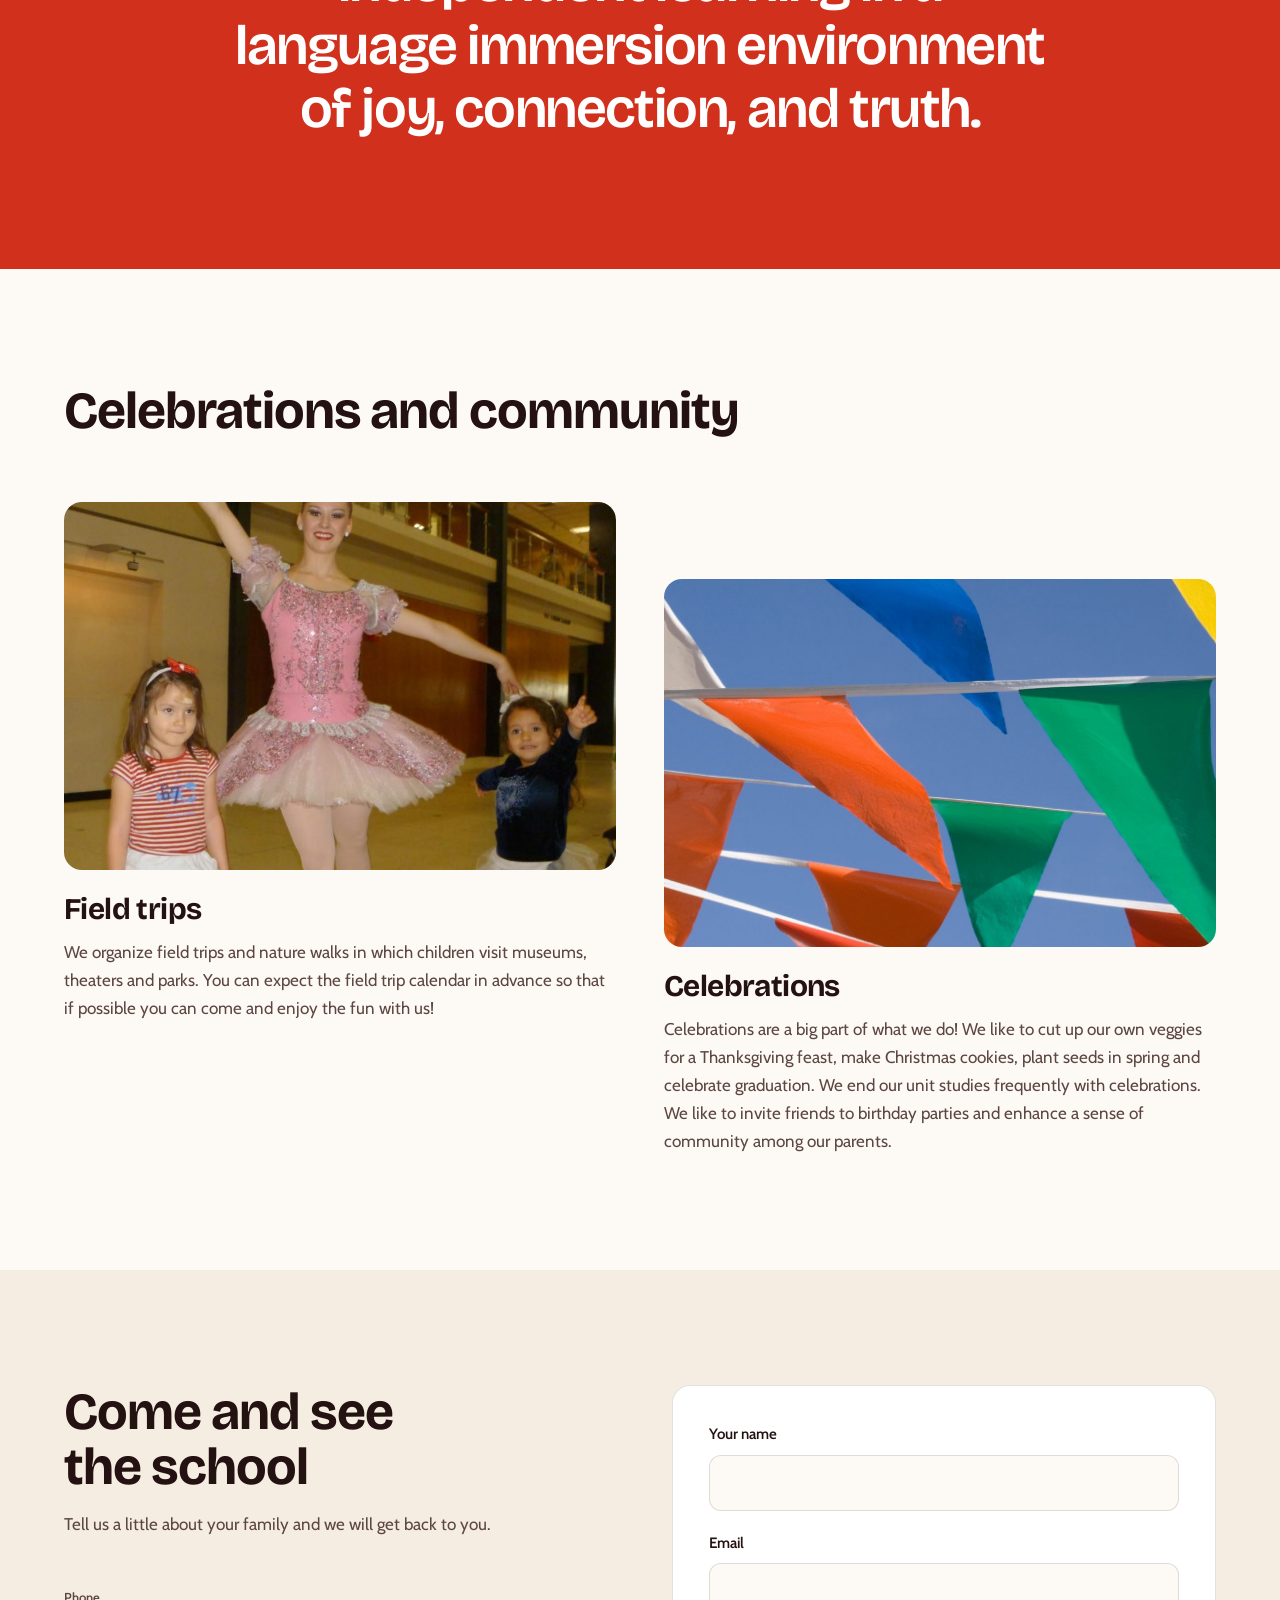
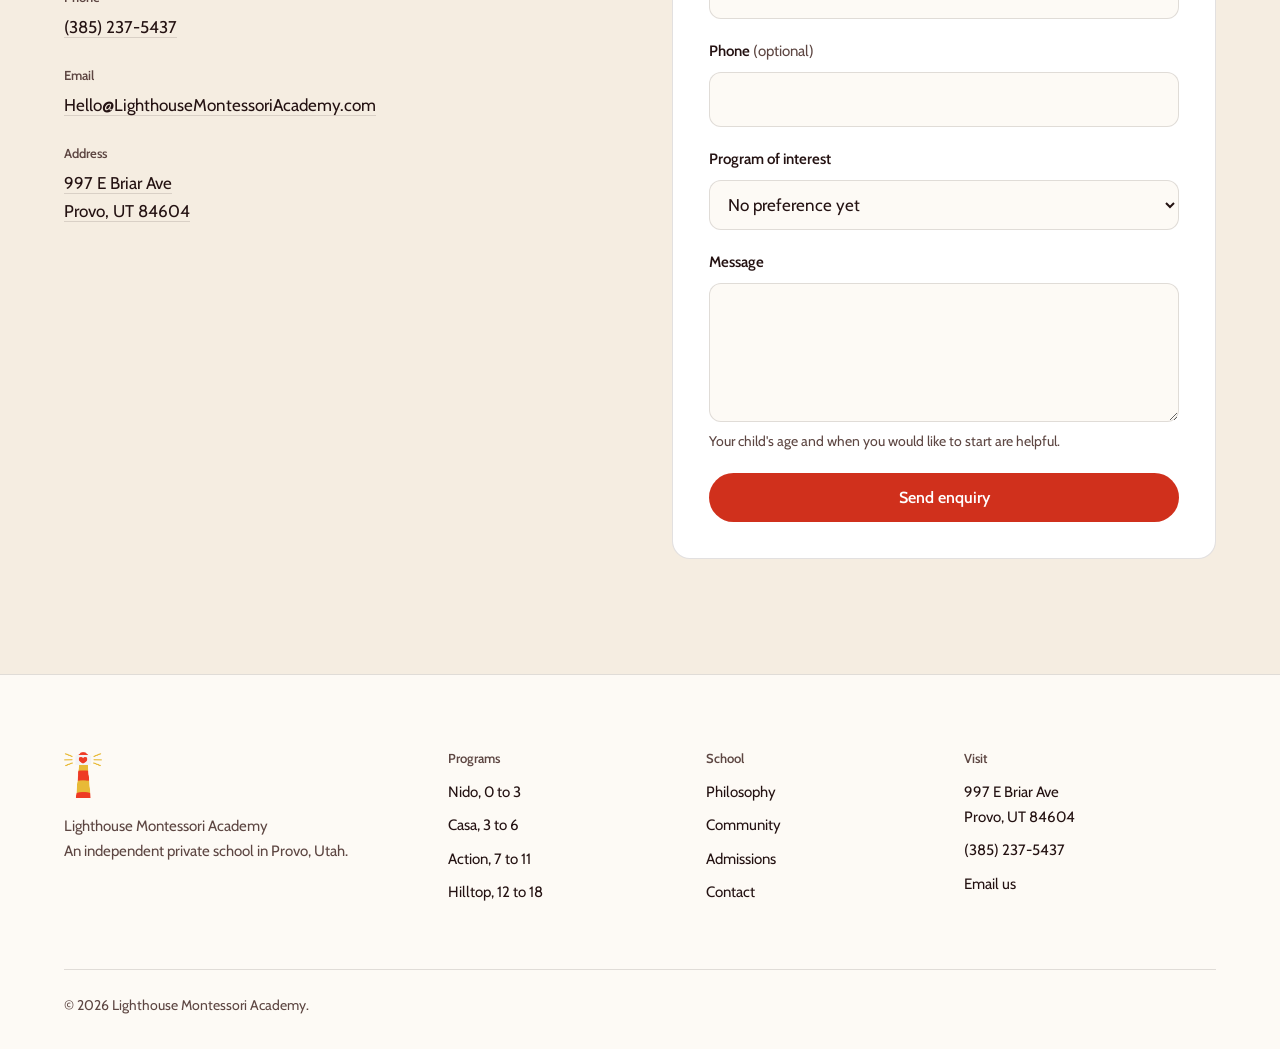
==== commit 621b8758: "Run the hero wash to the edges of the page The gold sat inside a rounded card, so it read as a panel" ====
--- a/index.html
+++ b/index.html
@@ -30,7 +30,7 @@
 <!-- The ?v= number busts the browser cache. GitHub Pages serves assets with
      cache-control: max-age=600, so without it a visitor who has already loaded
      the site keeps their old stylesheet. Bump the number on every CSS change. -->
-<link rel="stylesheet" href="css/style.css?v=4">
+<link rel="stylesheet" href="css/style.css?v=5">
 </head>
 <body>
 
--- a/css/style.css
+++ b/css/style.css
@@ -241,36 +241,38 @@
 }
 
 /* ---------- hero ---------- */
+/* Emblem hero. The mark carries the top of the page instead of photography:
+   the classroom photos are phone snapshots and soften badly at this size.
+
+   The wash runs the full width of the viewport rather than sitting in a card.
+   The nav is fixed and so takes no layout space, which lets the gold reach the
+   very top edge and sit behind the translucent nav pill. Content inside stays
+   on the normal measure. */
 .hero {
-  max-width: var(--wrap);
-  margin-inline: auto;
+  position: relative;
+  isolation: isolate;
+  overflow: hidden;              /* a wide gradient must never cause sideways scroll */
   /* Top padding clears the floating nav and no more. A taller pad drops the
      headline into the middle of the viewport and reads as a layout bug. */
-  padding: clamp(6.5rem, 9vw, 7rem) var(--pad) clamp(3rem, 6vw, 4.5rem);
-}
-
-/* Emblem hero. The mark carries the top of the page instead of photography:
-   the classroom photos are phone snapshots and soften badly at this size.
-   Type is capped a step below the old split hero so the whole block still
-   lands inside one screen with the buttons visible. */
-.hero-emblem {
-  position: relative;
-  isolation: isolate;
-  overflow: hidden;
-  text-align: center;
-  background: var(--paper-2);
-  border-radius: var(--r);
-  padding: clamp(2.75rem, 6vw, 4.5rem) clamp(1.25rem, 5vw, 4rem);
-}
-/* Warm wash in the logo's own gold, with a trace of the red underneath it. */
-.hero-emblem::before {
+  padding: clamp(6.5rem, 9vw, 7rem) var(--pad) clamp(3.5rem, 7vw, 5.5rem);
+}
+/* Warm wash in the logo's own gold, with a trace of the red underneath it.
+   Both stops reach transparent well before the bottom, so the hero dissolves
+   into the page instead of ending on a hard band edge. */
+.hero::before {
   content: "";
   position: absolute;
   inset: 0;
   z-index: -1;
   background:
-    radial-gradient(ellipse 70% 55% at 50% 0%, rgba(232, 186, 55, .38) 0%, transparent 70%),
-    radial-gradient(ellipse 50% 40% at 50% 8%, rgba(238, 58, 37, .14) 0%, transparent 70%);
+    radial-gradient(ellipse 78% 68% at 50% -4%, rgba(232, 186, 55, .44) 0%, transparent 72%),
+    radial-gradient(ellipse 52% 44% at 50% 2%, rgba(238, 58, 37, .15) 0%, transparent 72%);
+}
+
+.hero-emblem {
+  max-width: var(--wrap);
+  margin-inline: auto;
+  text-align: center;
 }
 .hero-emblem img {
   width: clamp(84px, 12vw, 126px);
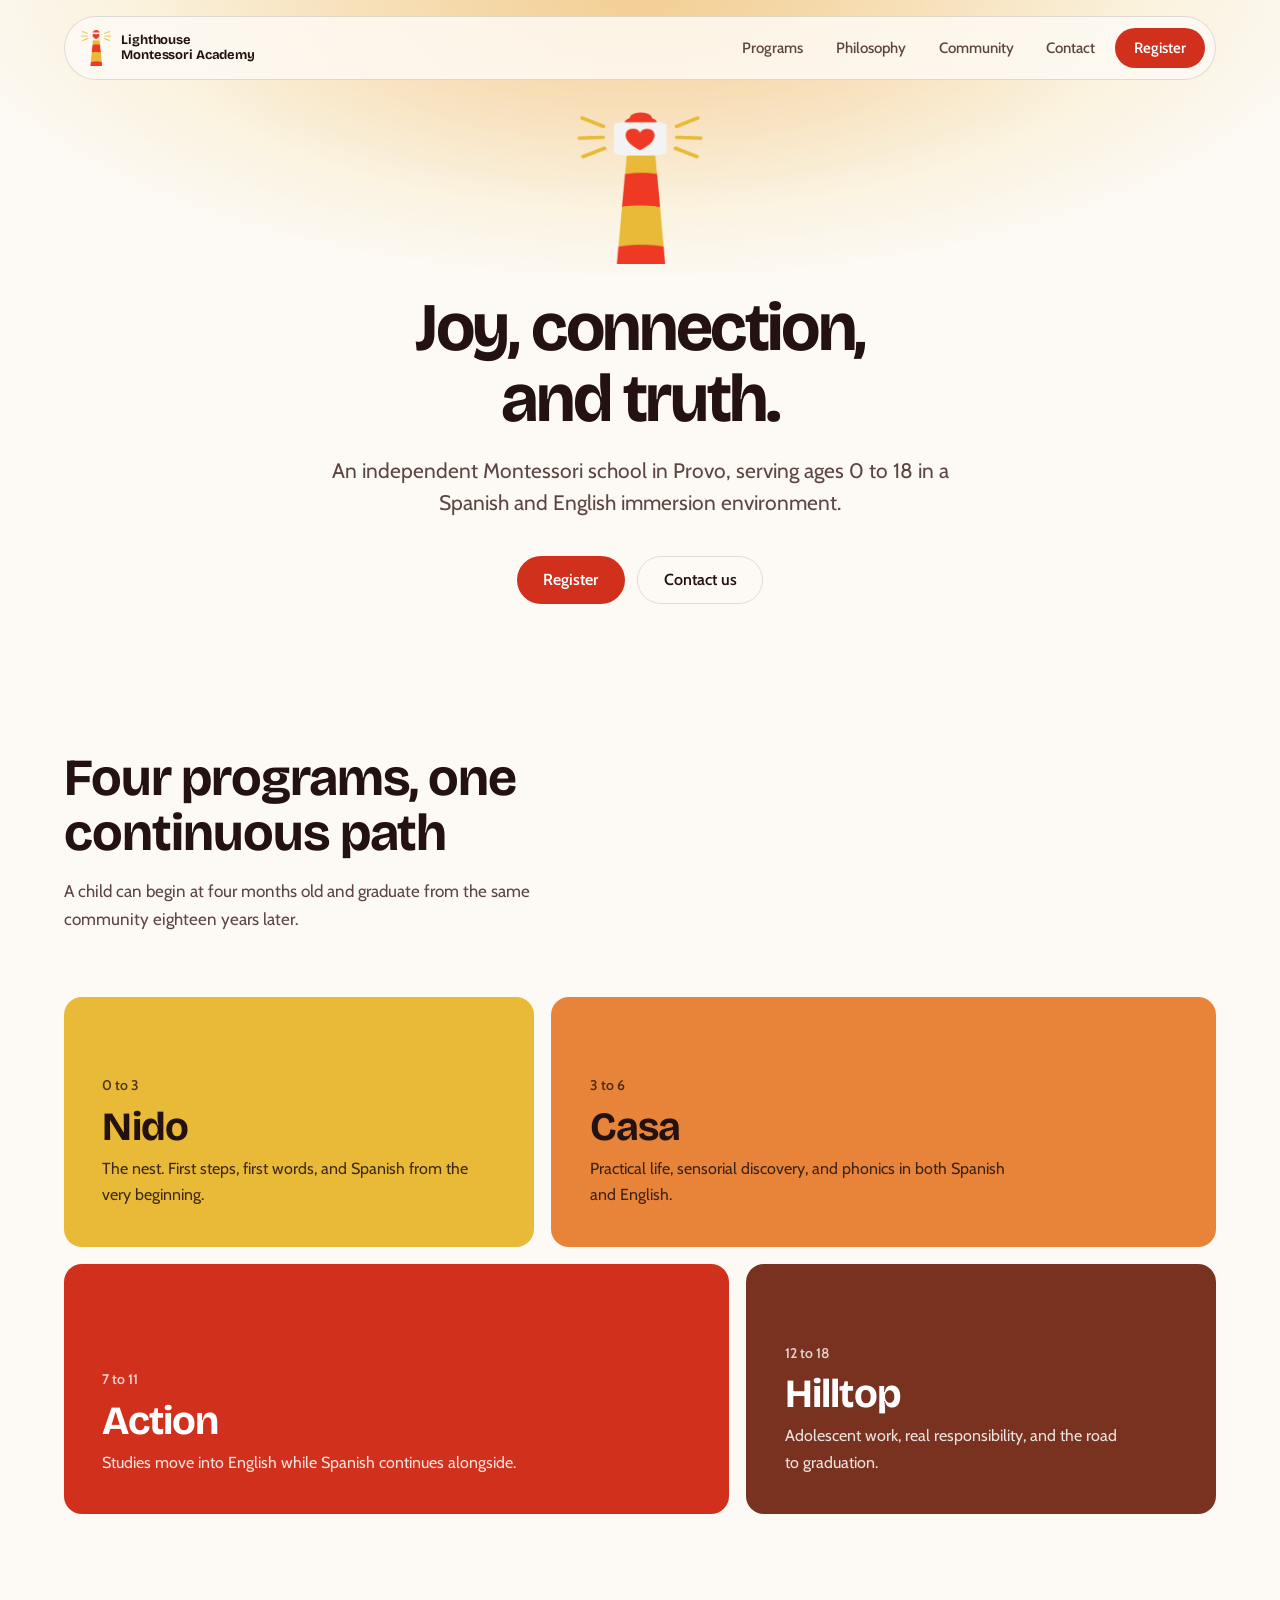
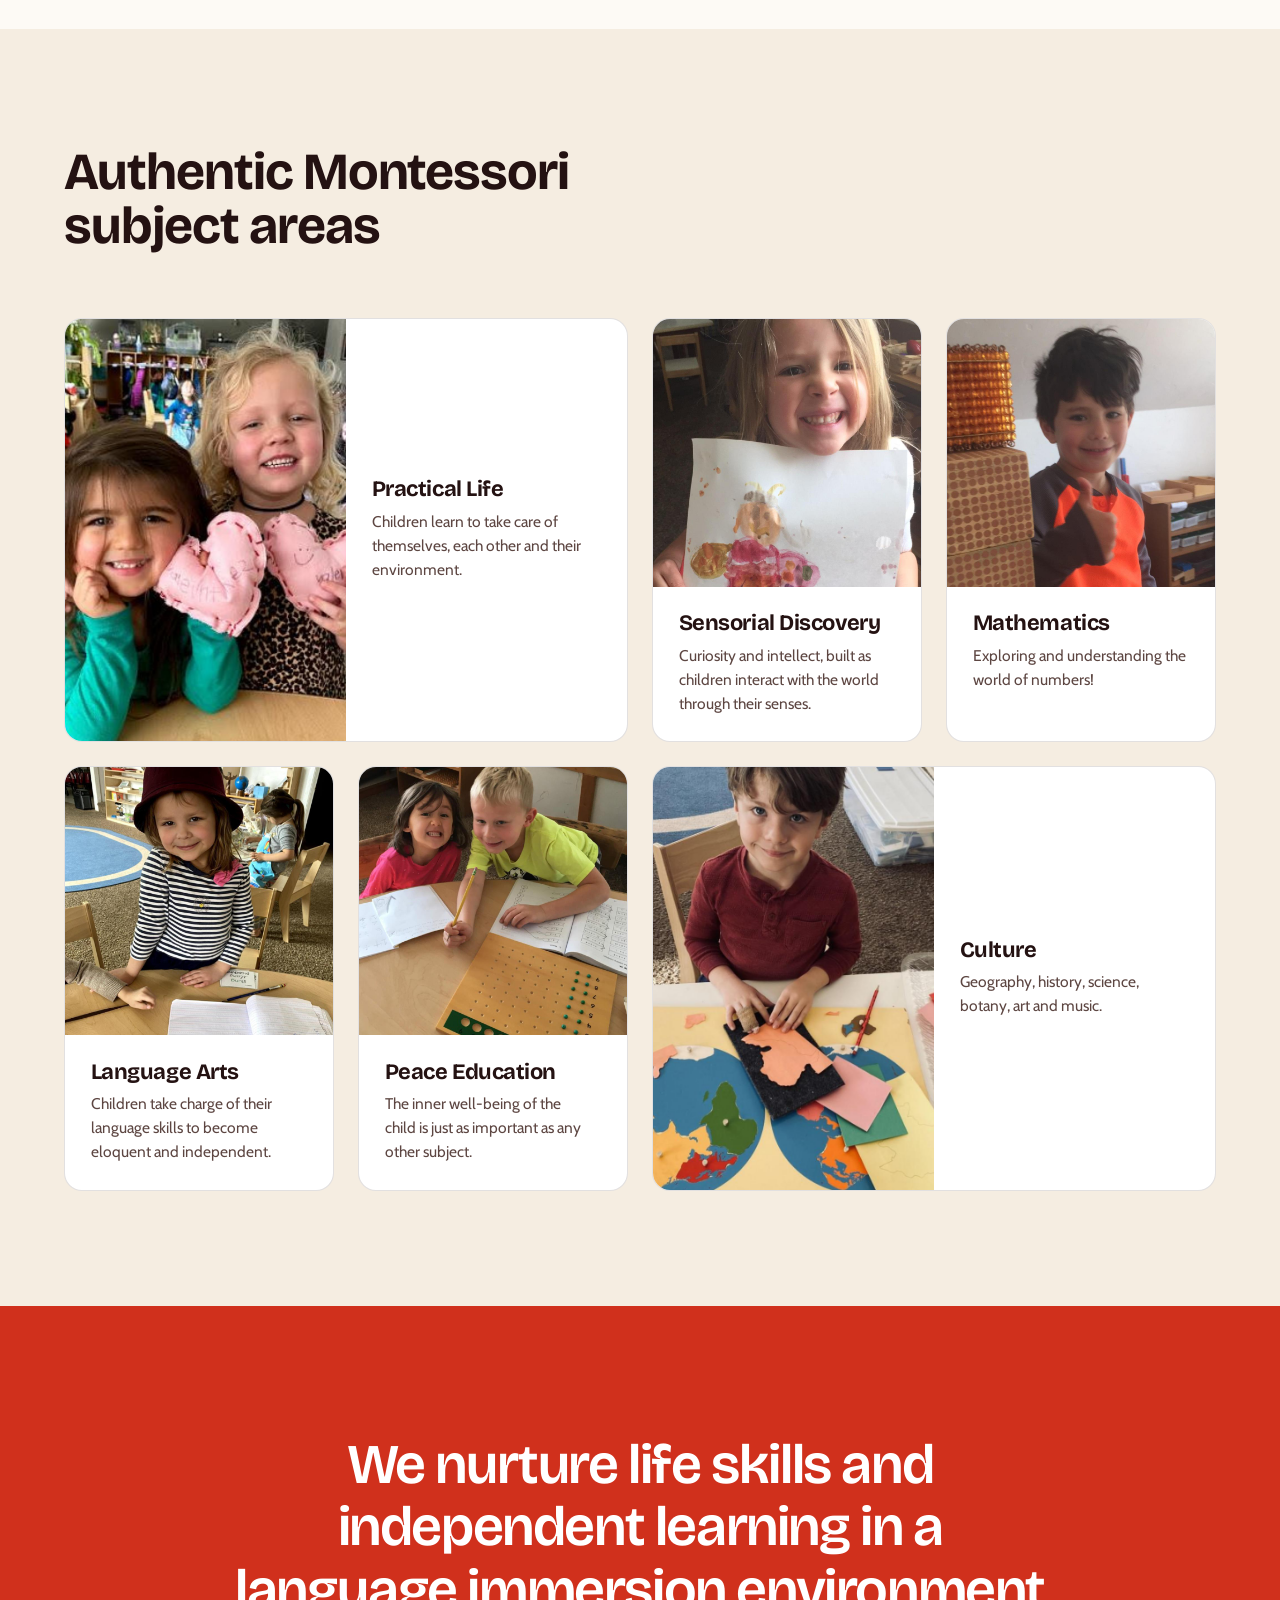
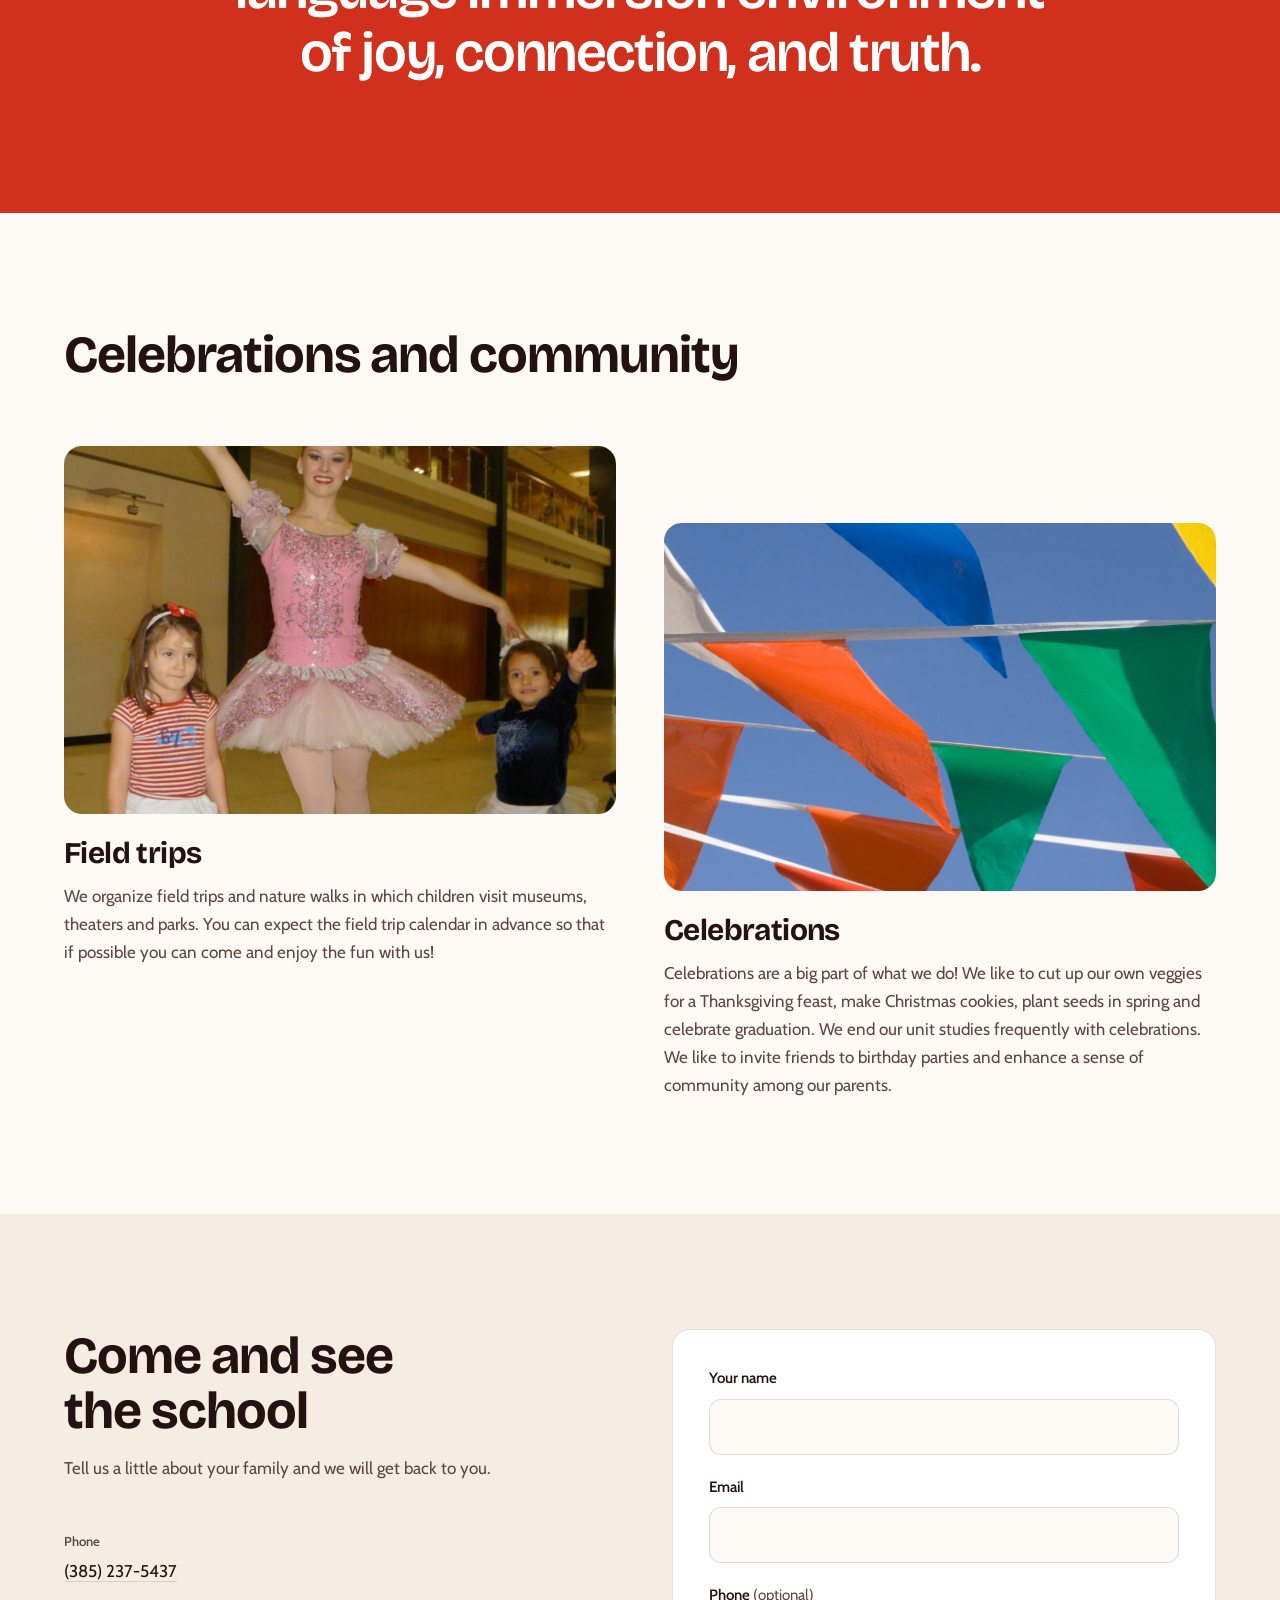
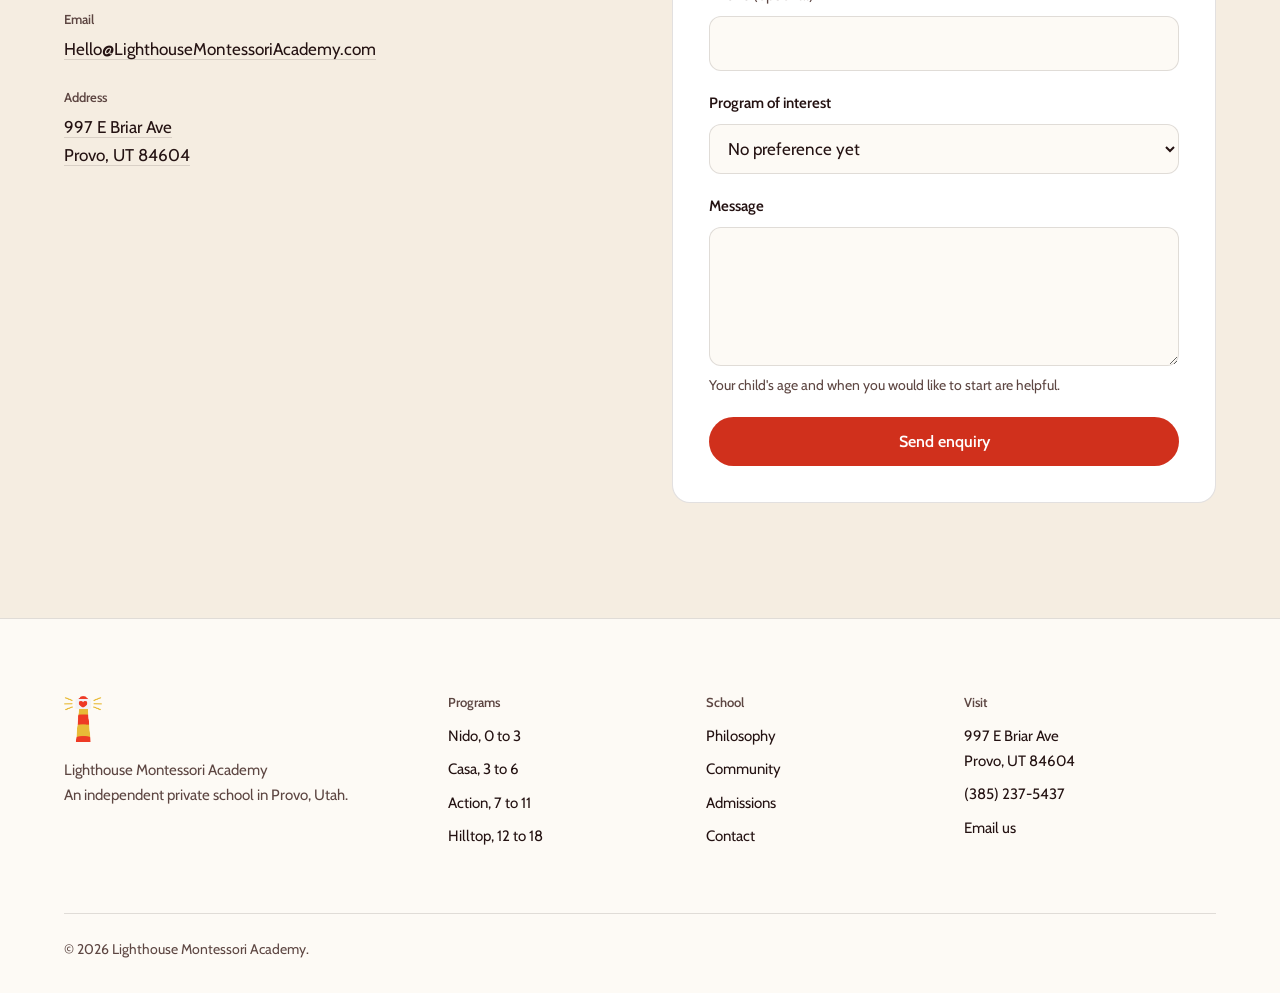
==== commit 0373a769: "Tighten the hero bottom padding The hero carried a full bottom pad on top of the next section's gene" ====
--- a/index.html
+++ b/index.html
@@ -30,7 +30,7 @@
 <!-- The ?v= number busts the browser cache. GitHub Pages serves assets with
      cache-control: max-age=600, so without it a visitor who has already loaded
      the site keeps their old stylesheet. Bump the number on every CSS change. -->
-<link rel="stylesheet" href="css/style.css?v=5">
+<link rel="stylesheet" href="css/style.css?v=6">
 </head>
 <body>
 
--- a/css/style.css
+++ b/css/style.css
@@ -254,7 +254,10 @@
   overflow: hidden;              /* a wide gradient must never cause sideways scroll */
   /* Top padding clears the floating nav and no more. A taller pad drops the
      headline into the middle of the viewport and reads as a layout bug. */
-  padding: clamp(6.5rem, 9vw, 7rem) var(--pad) clamp(3.5rem, 7vw, 5.5rem);
+  /* The bottom pad is deliberately small. The section below brings its own
+     generous top padding, and the wash already fades out on its own, so a full
+     pad here just doubles up and leaves the buttons stranded. */
+  padding: clamp(6.5rem, 9vw, 7rem) var(--pad) clamp(1rem, 2.5vw, 2rem);
 }
 /* Warm wash in the logo's own gold, with a trace of the red underneath it.
    Both stops reach transparent well before the bottom, so the hero dissolves
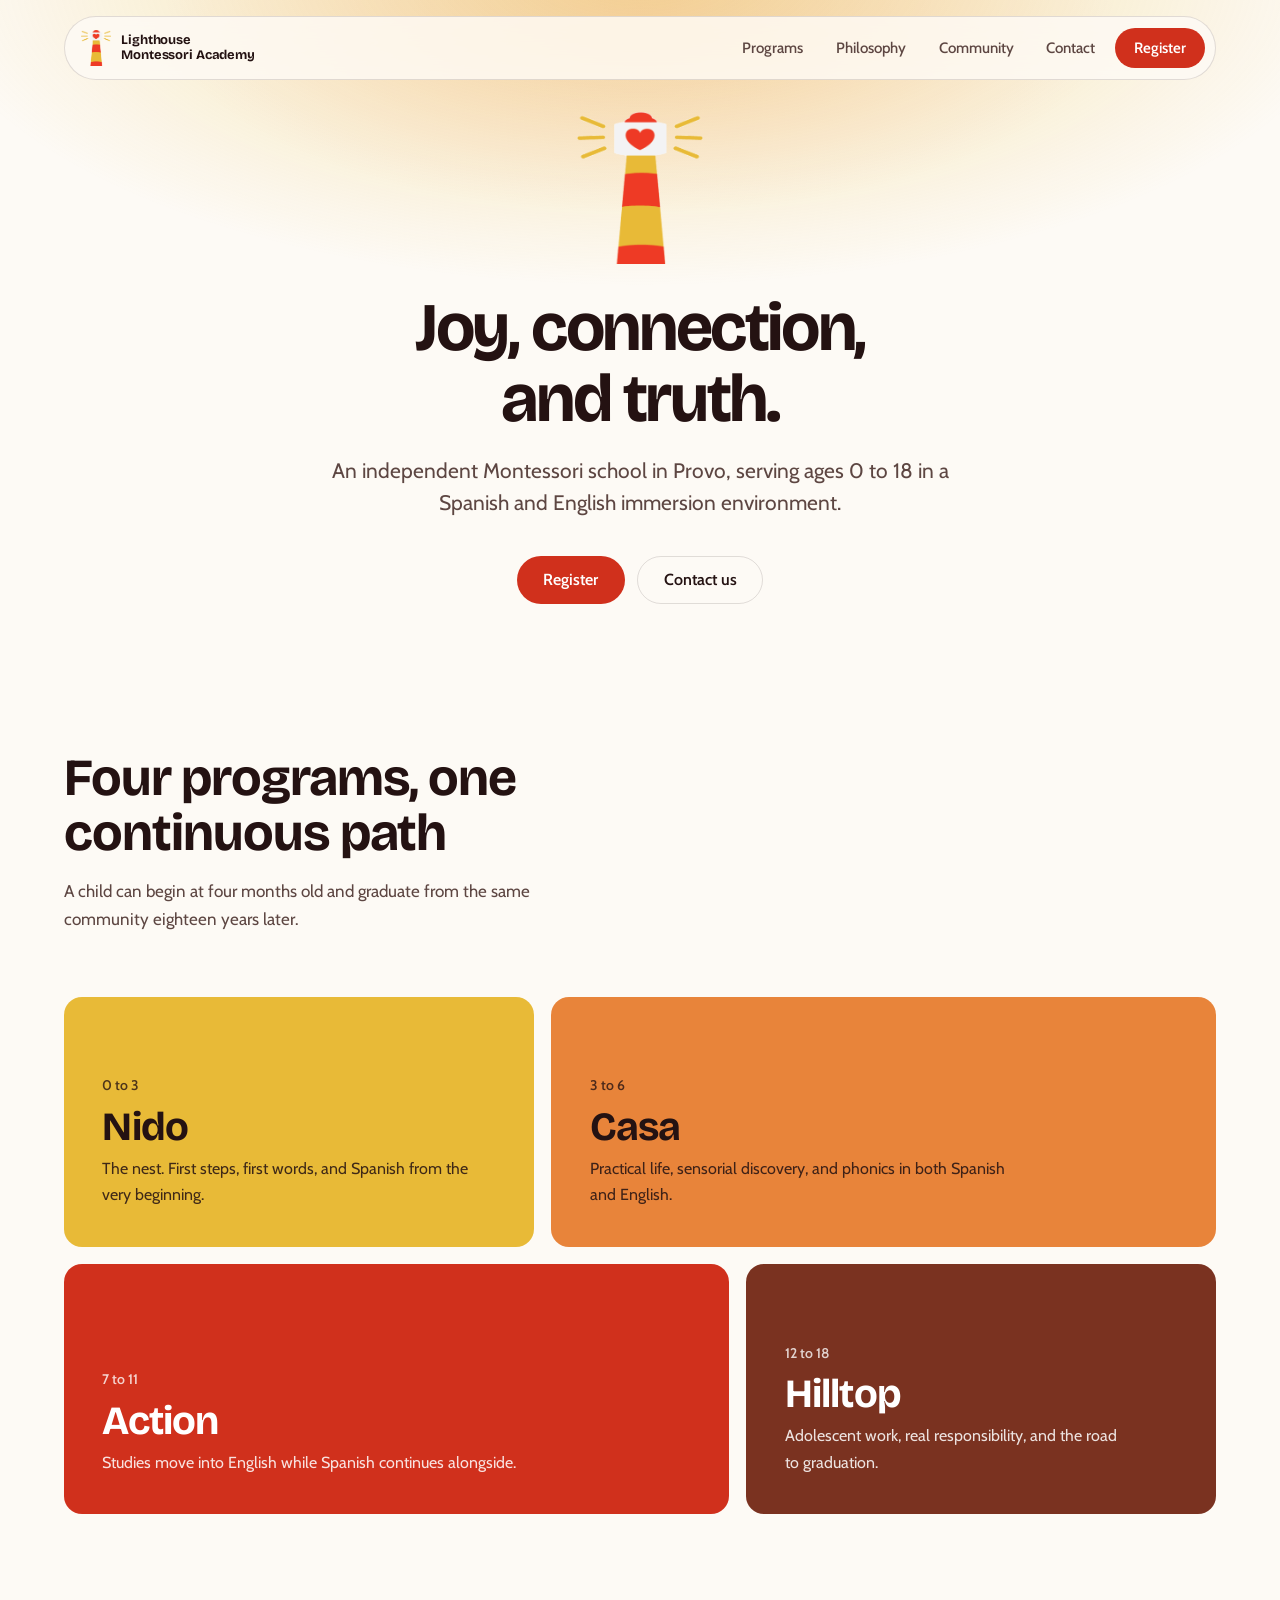
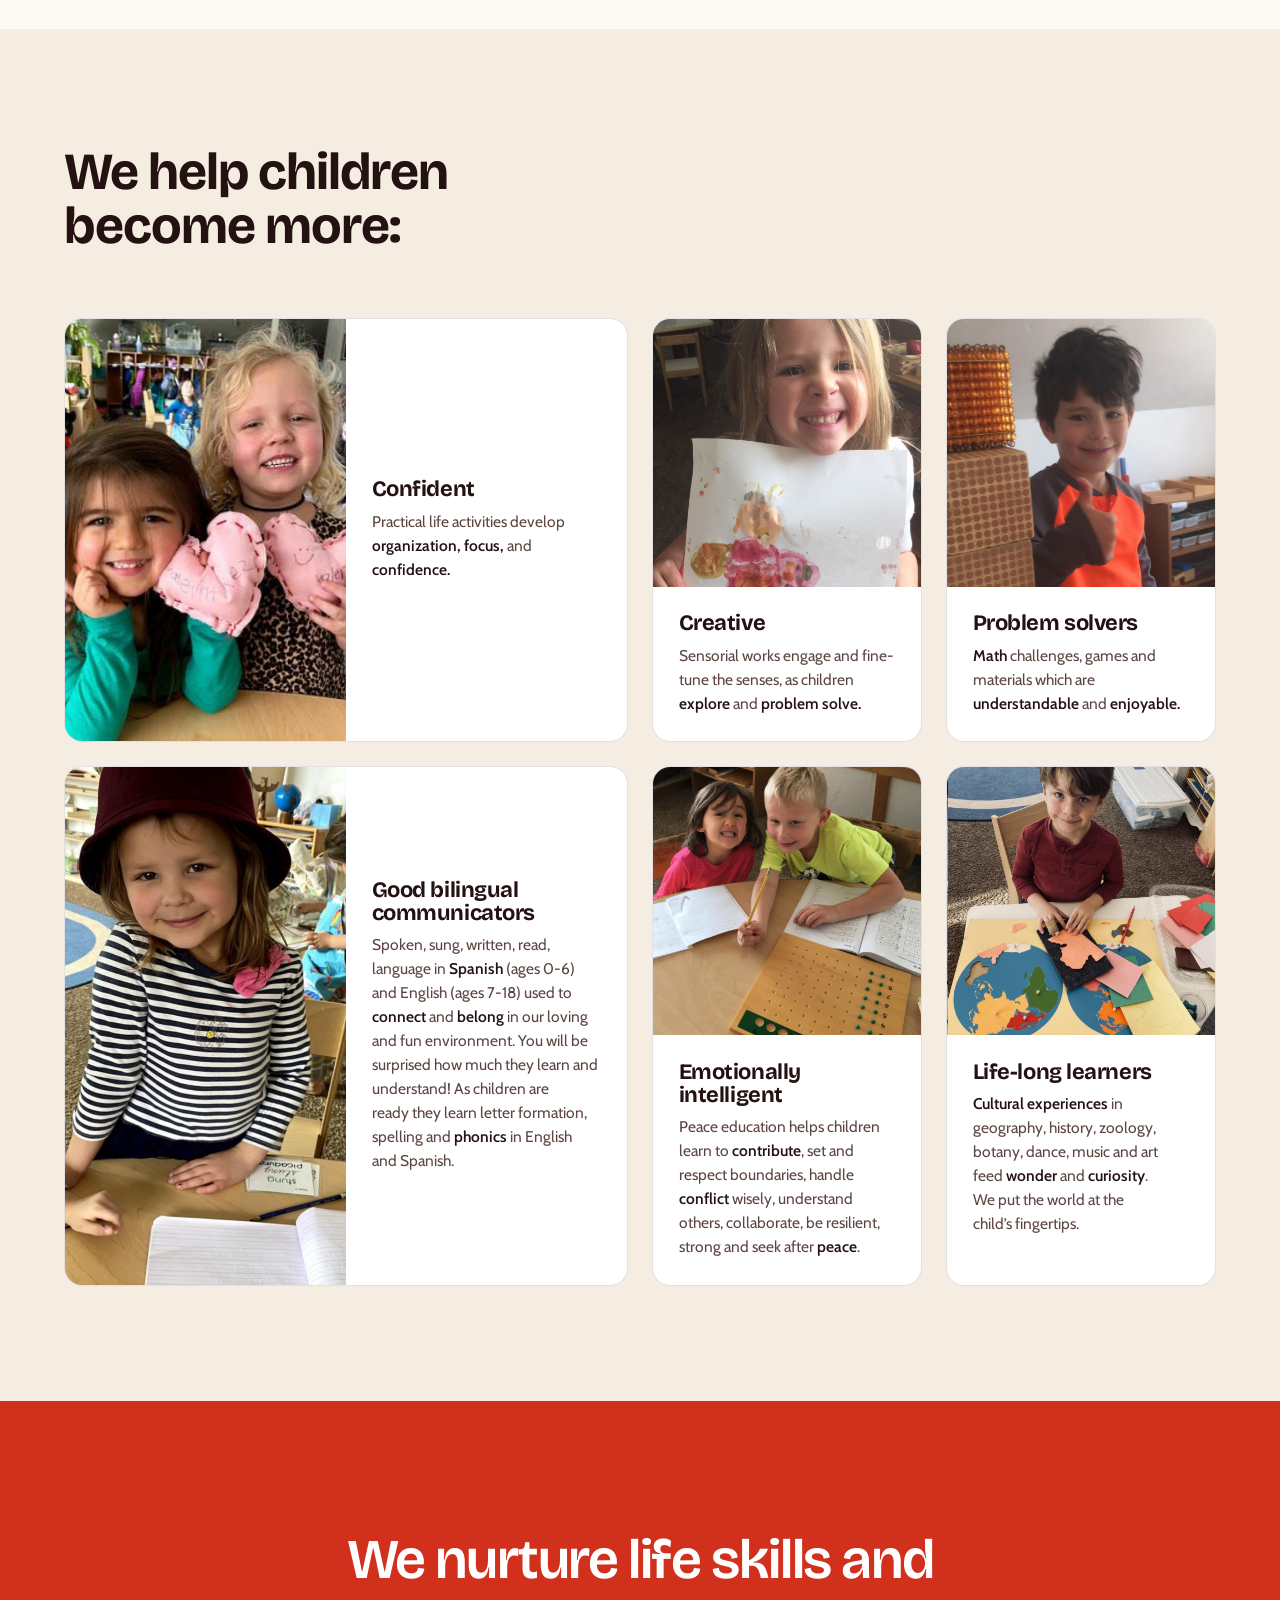
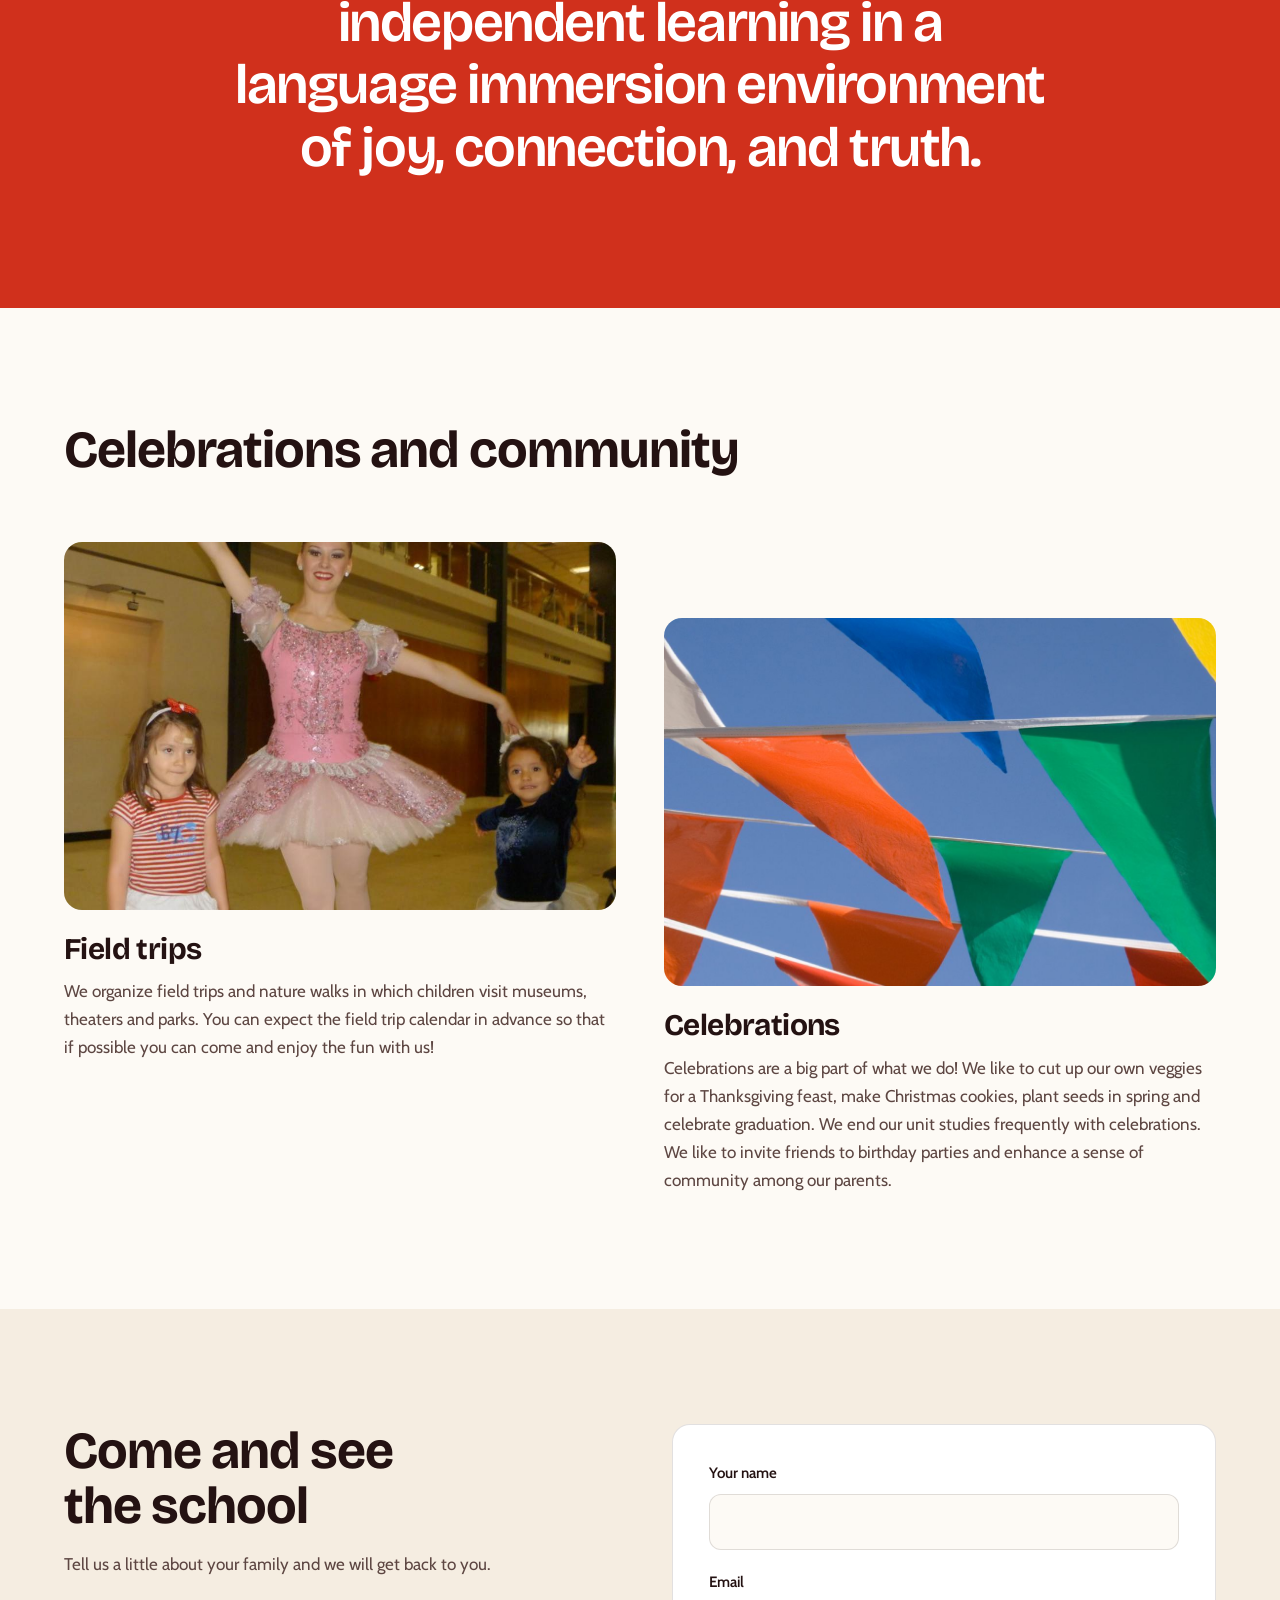
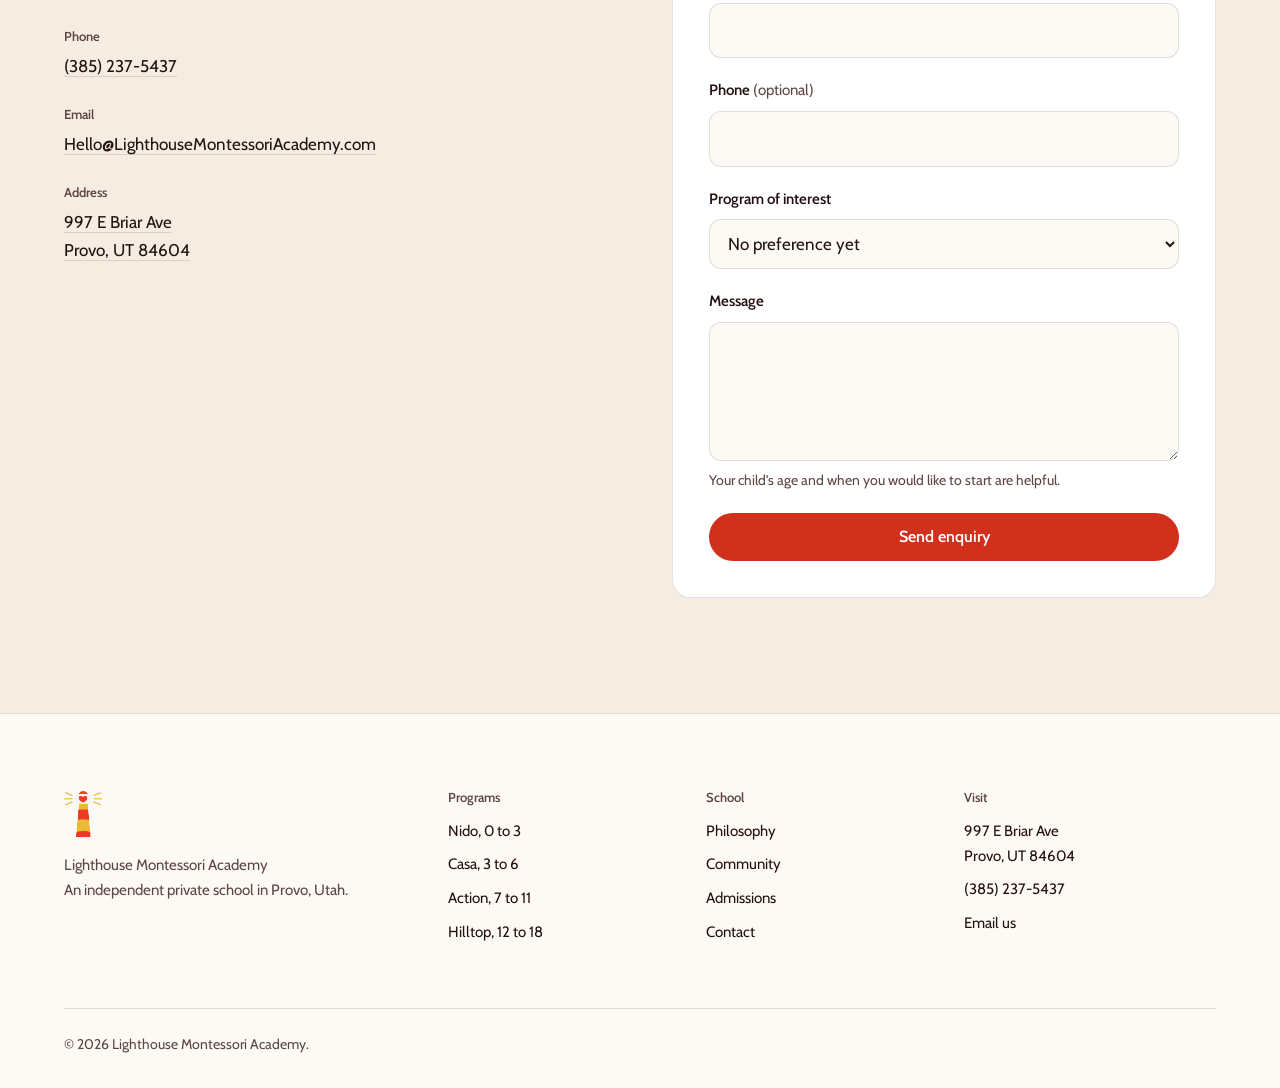
==== commit 3664de4b: "Restore the school's own copy in the outcomes section The homepage's "We help children become more:"" ====
--- a/index.html
+++ b/index.html
@@ -30,7 +30,7 @@
 <!-- The ?v= number busts the browser cache. GitHub Pages serves assets with
      cache-control: max-age=600, so without it a visitor who has already loaded
      the site keeps their old stylesheet. Bump the number on every CSS change. -->
-<link rel="stylesheet" href="css/style.css?v=6">
+<link rel="stylesheet" href="css/style.css?v=7">
 </head>
 <body>
 
@@ -113,21 +113,20 @@
   <section class="section section-tint" id="outcomes">
    <div class="section-inner">
     <div class="section-head">
-      <h2>Authentic Montessori subject areas</h2>
-    </div>
-
-    <!-- The six subject areas and their pages come from the school's Philosophy
-         menu. Descriptions are the school's own words from those pages: four are
-         verbatim, and the two marked "condensed" are trimmed from a longer
-         sentence without changing its wording. Each card links to the full page. -->
+      <h2>We help children become more:</h2>
+    </div>
+
+    <!-- Headings and copy are the school's own, word for word from the current
+         homepage, bold emphasis included. Each card links to the same subject
+         page the original card links to. -->
     <ul class="outcomes">
       <li class="oc oc-wide reveal">
         <figure>
           <img src="img/practical-life.jpg" alt="Two children holding up hand sewn fabric hearts they made" width="960" height="960" loading="lazy" decoding="async">
         </figure>
         <div class="oc-body">
-          <h3><a href="https://www.lighthousemontessoriacademy.com/practical-life">Practical Life</a></h3>
-          <p>Children learn to take care of themselves, each other and their environment.</p>
+          <h3><a href="https://www.lighthousemontessoriacademy.com/practical-life">Confident</a></h3>
+          <p>Practical life activities develop <strong>organization, focus,</strong> and <strong>confidence.</strong></p>
         </div>
       </li>
 
@@ -136,9 +135,8 @@
           <img src="img/creative.jpg" alt="A child grinning behind a watercolour painting they just finished" width="960" height="960" loading="lazy" decoding="async">
         </figure>
         <div class="oc-body">
-          <h3><a href="https://www.lighthousemontessoriacademy.com/sensorial">Sensorial Discovery</a></h3>
-          <!-- condensed -->
-          <p>Curiosity and intellect, built as children interact with the world through their senses.</p>
+          <h3><a href="https://www.lighthousemontessoriacademy.com/sensorial">Creative</a></h3>
+          <p>Sensorial works engage and fine-tune the senses, as children <strong>explore</strong> and <strong>problem solve.</strong></p>
         </div>
       </li>
 
@@ -147,39 +145,40 @@
           <img src="img/mathematics.jpg" alt="A child giving a thumbs up beside a stack of Montessori golden bead cubes" width="960" height="960" loading="lazy" decoding="async">
         </figure>
         <div class="oc-body">
-          <h3><a href="https://www.lighthousemontessoriacademy.com/project-page">Mathematics</a></h3>
-          <p>Exploring and understanding the world of numbers!</p>
+          <h3><a href="https://www.lighthousemontessoriacademy.com/project-page">Problem solvers</a></h3>
+          <p><strong>Math</strong> challenges, games and materials which are <strong>understandable</strong> and <strong>enjoyable.</strong></p>
+        </div>
+      </li>
+
+      <!-- This card is wide because its copy is far longer than the rest. In a
+           narrow cell it runs to twice the height of its row neighbours. -->
+      <li class="oc oc-wide reveal">
+        <figure>
+          <img src="img/language.jpg" alt="A child at a writing table with a notebook and word cards" width="960" height="960" loading="lazy" decoding="async">
+        </figure>
+        <div class="oc-body">
+          <h3><a href="https://www.lighthousemontessoriacademy.com/language">Good bilingual communicators</a></h3>
+          <p>Spoken, sung, written, read, language in <strong>Spanish</strong> (ages 0-6) and English (ages 7-18) used to <strong>connect</strong> and <strong>belong</strong> in our loving and fun environment. You will be surprised how much they learn and understand! As children are ready they learn letter formation, spelling and <strong>phonics</strong> in English and Spanish.</p>
         </div>
       </li>
 
       <li class="oc reveal">
         <figure>
-          <img src="img/language.jpg" alt="A child at a writing table with a notebook and word cards" width="960" height="960" loading="lazy" decoding="async">
-        </figure>
-        <div class="oc-body">
-          <h3><a href="https://www.lighthousemontessoriacademy.com/language">Language Arts</a></h3>
-          <p>Children take charge of their language skills to become eloquent and independent.</p>
+          <img src="img/peace-education.jpg" alt="Two children working together over a number board and workbook" width="960" height="960" loading="lazy" decoding="async">
+        </figure>
+        <div class="oc-body">
+          <h3><a href="https://www.lighthousemontessoriacademy.com/peace">Emotionally intelligent</a></h3>
+          <p>Peace education helps children learn to <strong>contribute</strong>, set and respect boundaries, handle <strong>conflict</strong> wisely, understand others, collaborate, be resilient, strong and seek after <strong>peace</strong>.</p>
         </div>
       </li>
 
       <li class="oc reveal">
         <figure>
-          <img src="img/peace-education.jpg" alt="Two children working together over a number board and workbook" width="960" height="960" loading="lazy" decoding="async">
-        </figure>
-        <div class="oc-body">
-          <h3><a href="https://www.lighthousemontessoriacademy.com/peace">Peace Education</a></h3>
-          <p>The inner well-being of the child is just as important as any other subject.</p>
-        </div>
-      </li>
-
-      <li class="oc oc-wide reveal">
-        <figure>
           <img src="img/culture.jpg" alt="A child assembling a Montessori continent map puzzle" width="960" height="960" loading="lazy" decoding="async">
         </figure>
         <div class="oc-body">
-          <h3><a href="https://www.lighthousemontessoriacademy.com/newpage">Culture</a></h3>
-          <!-- condensed, from the page's own subtitle -->
-          <p>Geography, history, science, botany, art and music.</p>
+          <h3><a href="https://www.lighthousemontessoriacademy.com/newpage">Life-long learners</a></h3>
+          <p><strong>Cultural experiences</strong> in geography, history, zoology, botany, dance, music and art feed <strong>wonder</strong> and <strong>curiosity</strong>. We put the world at the child&rsquo;s fingertips.</p>
         </div>
       </li>
     </ul>
--- a/css/style.css
+++ b/css/style.css
@@ -351,7 +351,8 @@
   .outcomes { grid-template-columns: repeat(12, 1fr); }
   .oc      { grid-column: span 3; }
   .oc-wide { grid-column: span 6; }
-  /* wide cell opens row one and closes row two, so the grid has rhythm */
+  /* One wide cell leads each row. Cards 1 and 4 carry the longest copy, so the
+     extra width is where the text actually needs it. */
   .oc-wide { display: grid; grid-template-columns: 1fr 1fr; align-items: stretch; }
   .oc-wide figure { height: 100%; }
   .oc-wide img { height: 100%; aspect-ratio: auto; }
@@ -404,6 +405,9 @@
   font-size: .9688rem;
   line-height: 1.55;
 }
+/* The school bolds key words in this copy. Darkening as well as weighting them
+   makes the emphasis read at this size instead of muddying into the body grey. */
+.oc-body p strong { color: var(--ink); font-weight: 600; }
 
 /* ---------- statement: one colour block, used once ---------- */
 .statement {
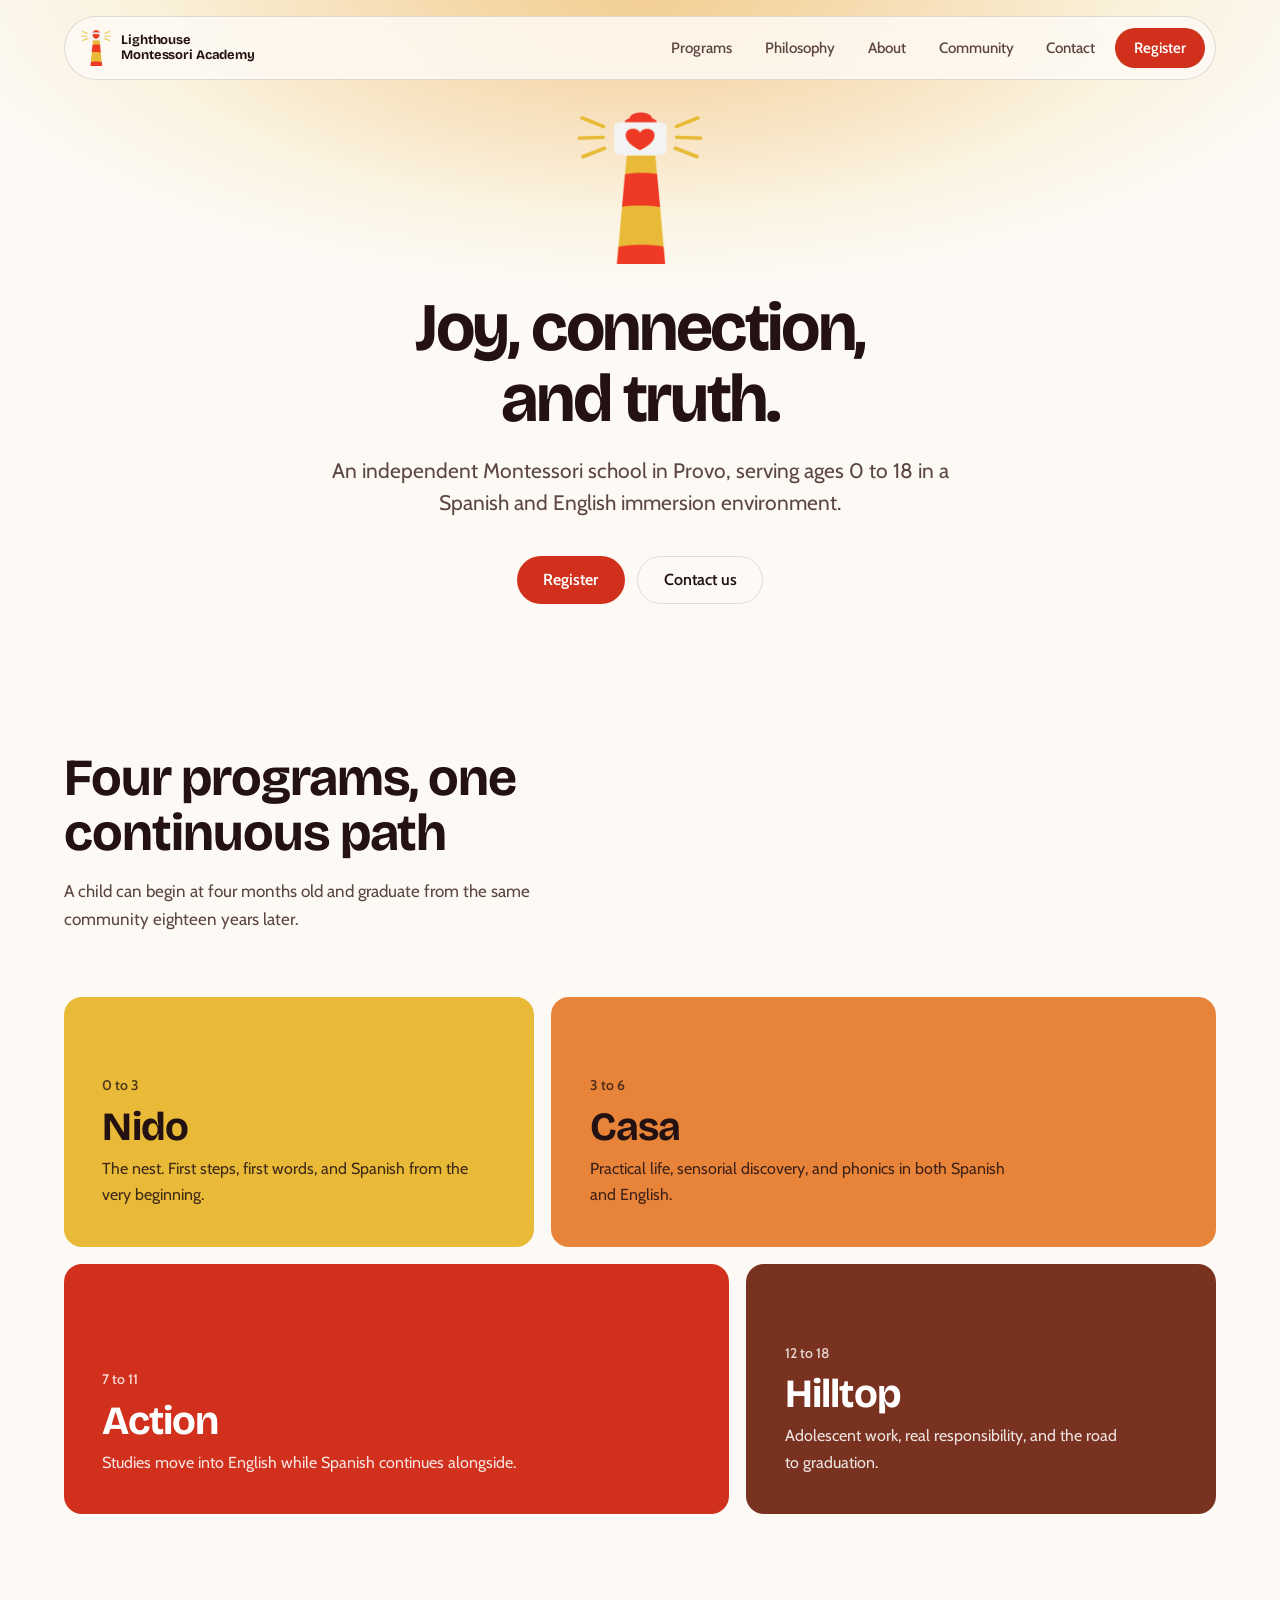
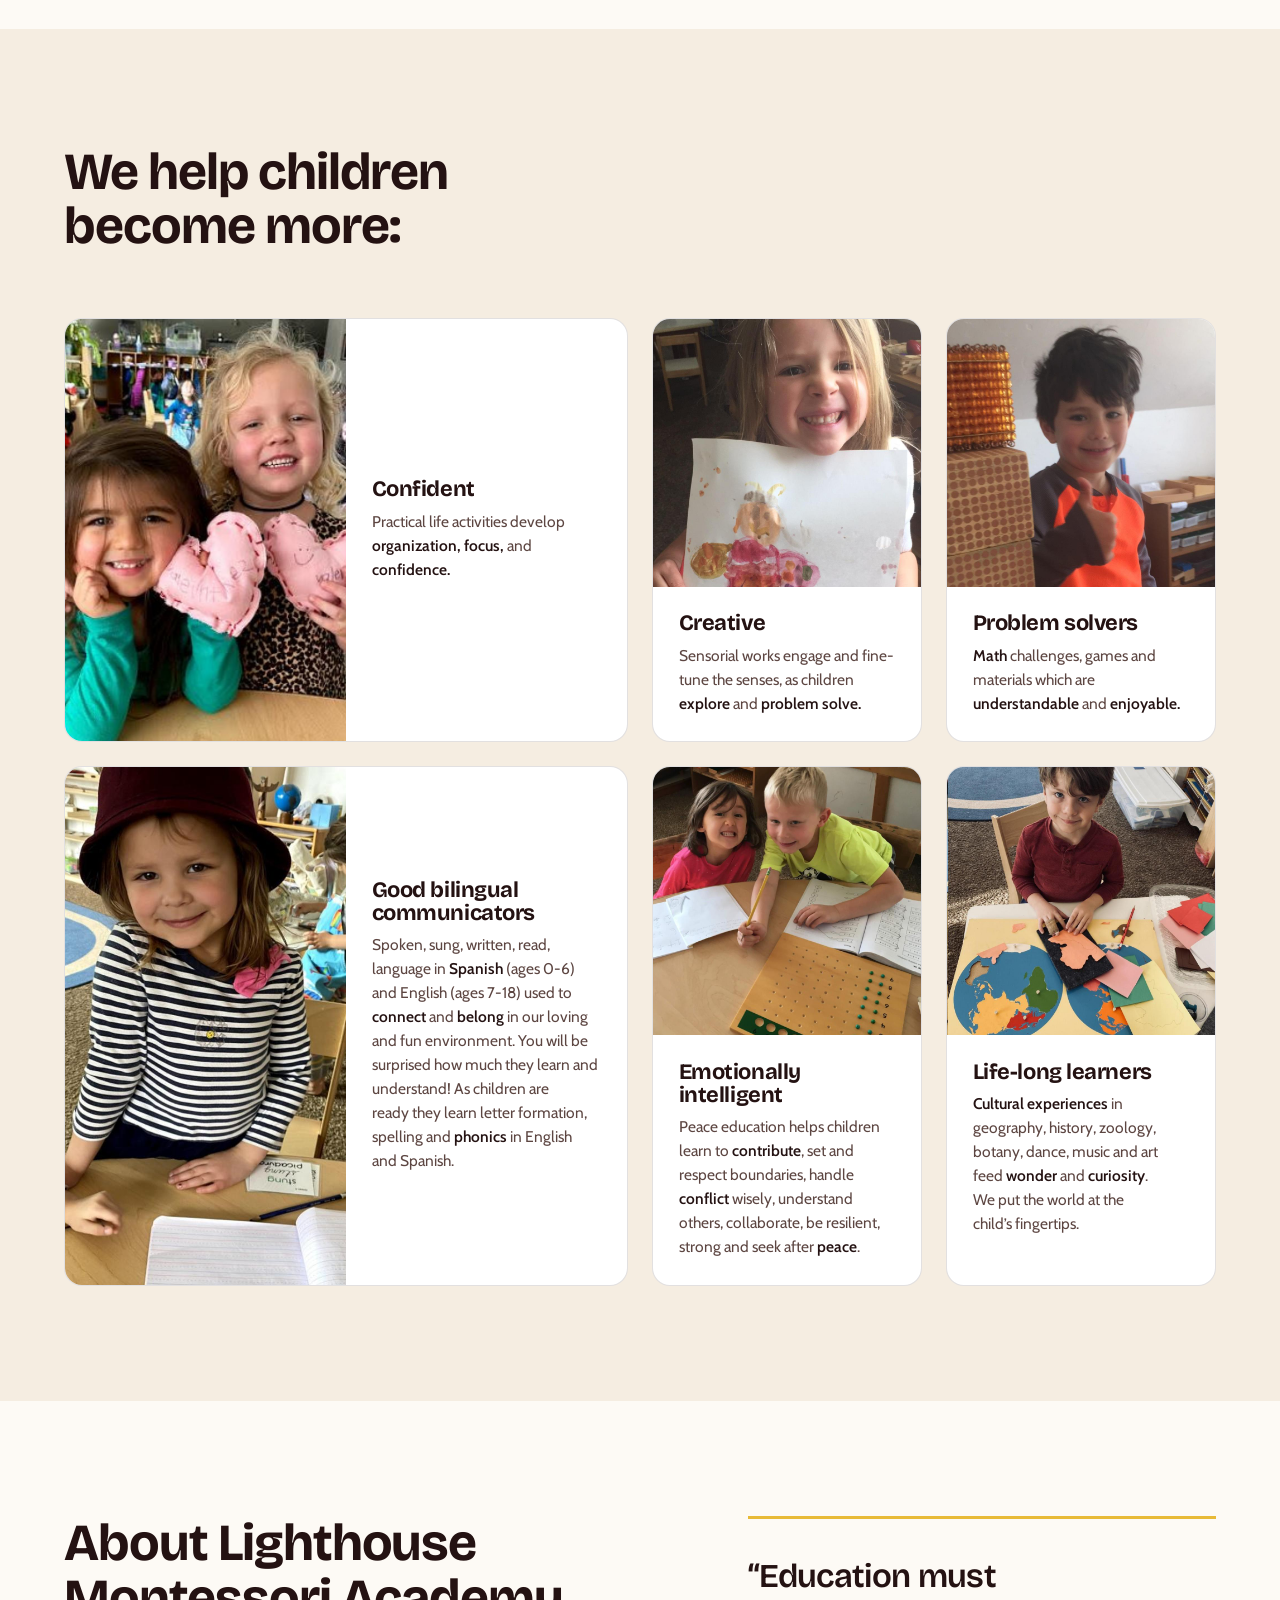
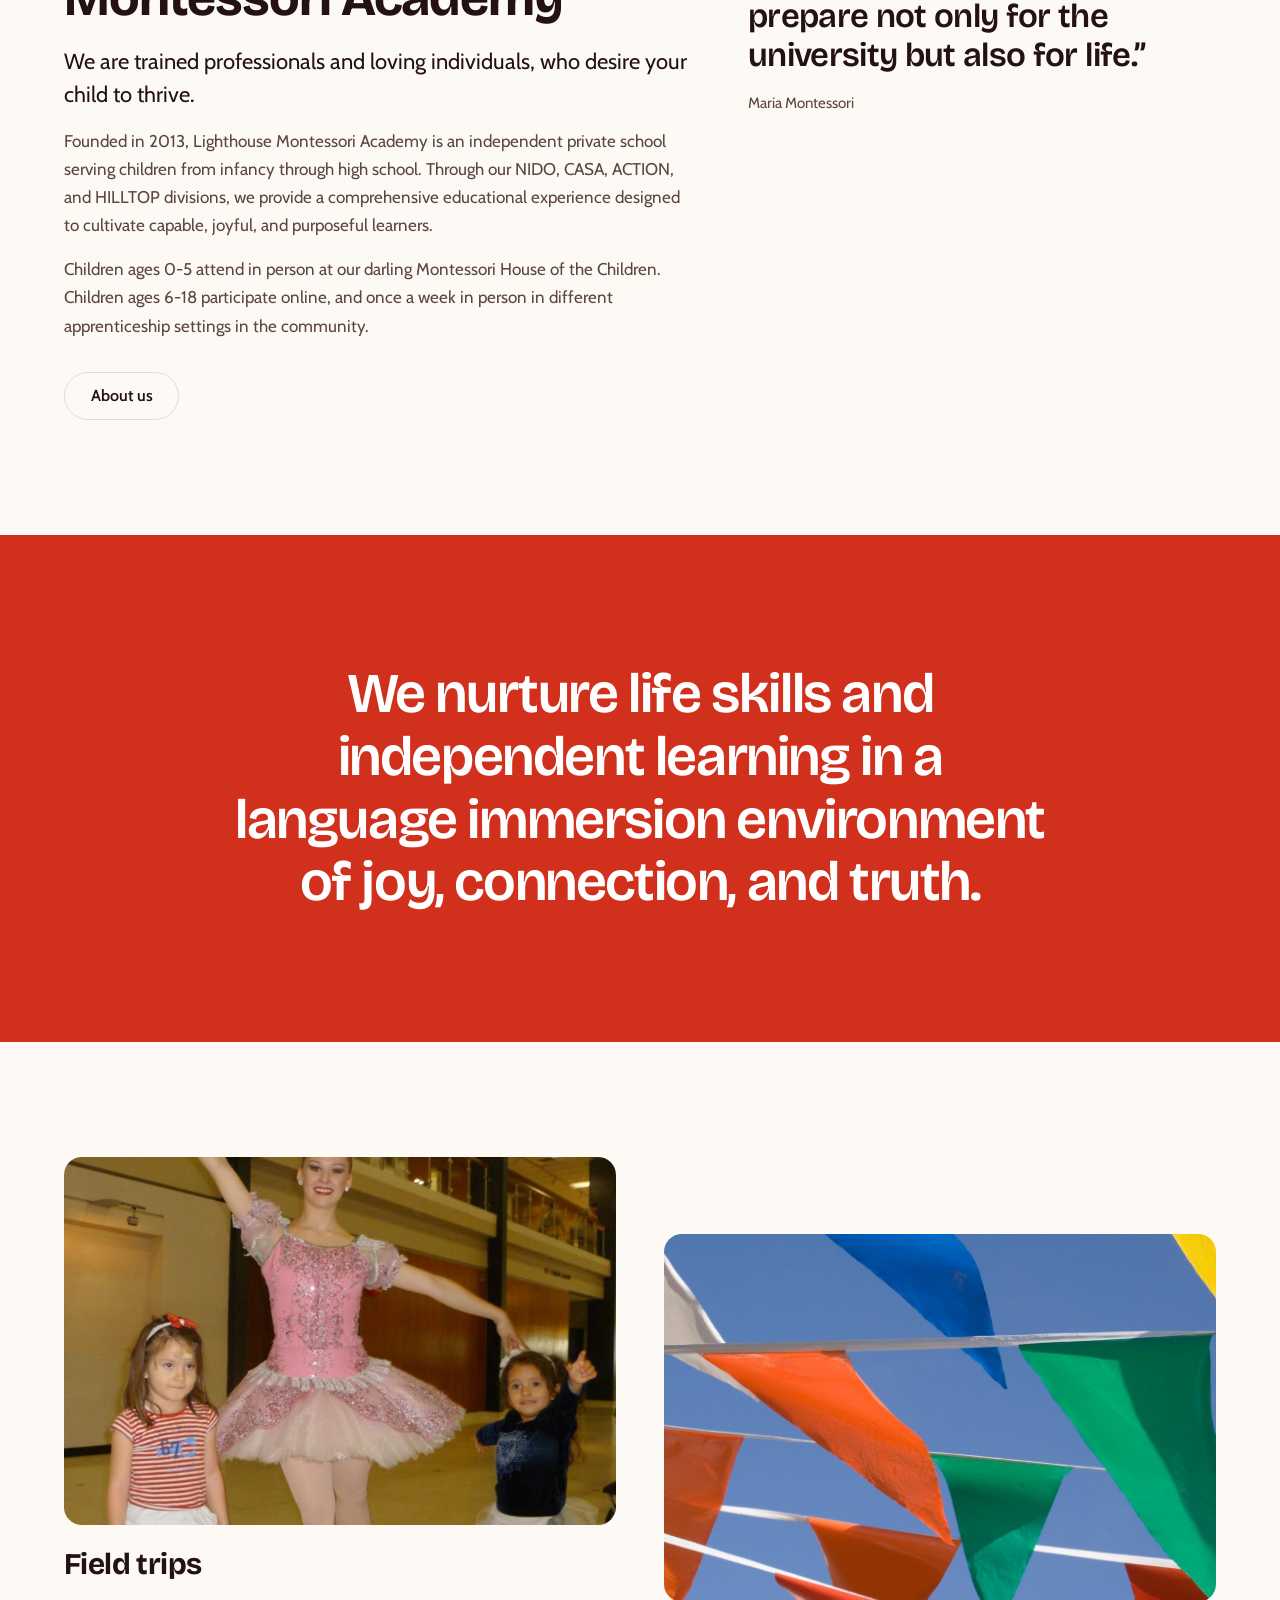
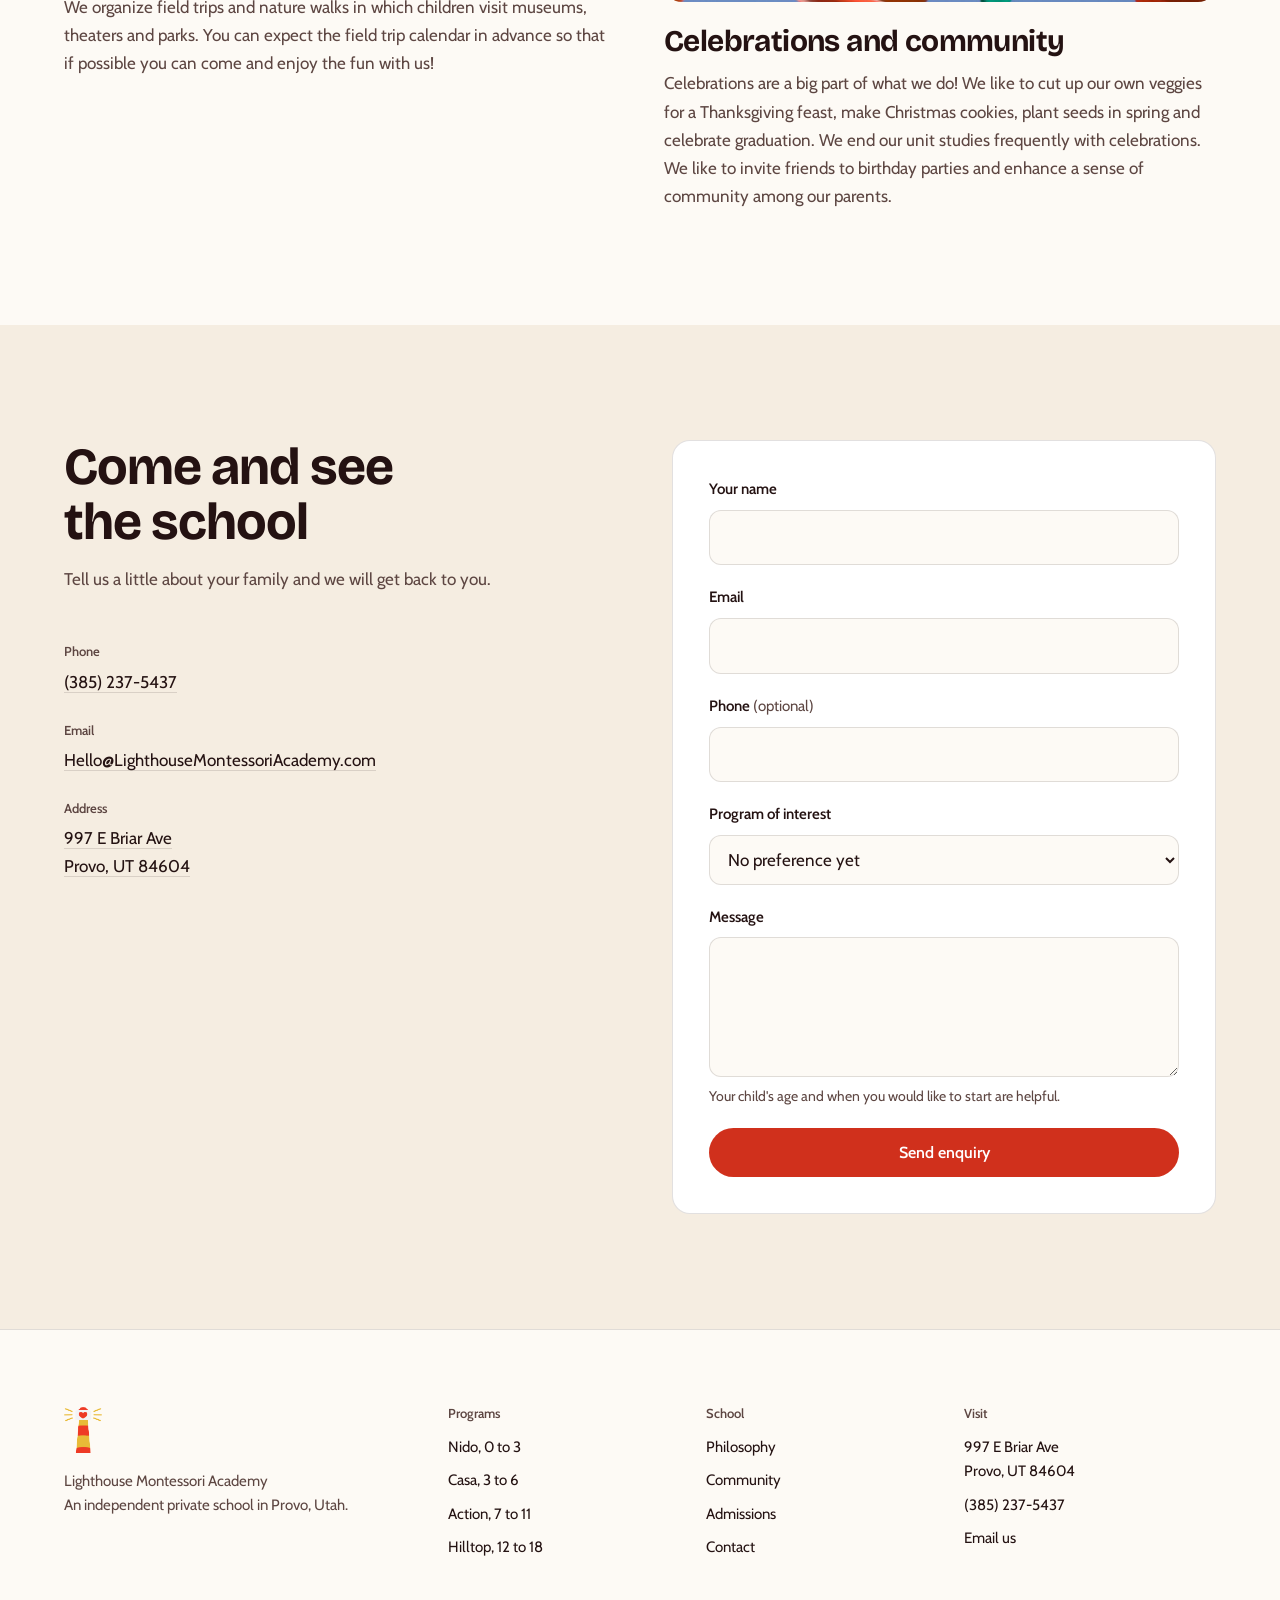
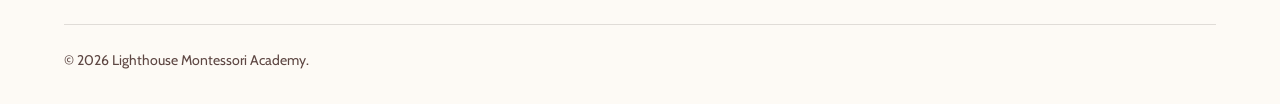
==== commit 84307833: "Add an About section and retitle the celebrations block Add an About section under the outcomes grid" ====
--- a/index.html
+++ b/index.html
@@ -30,7 +30,7 @@
 <!-- The ?v= number busts the browser cache. GitHub Pages serves assets with
      cache-control: max-age=600, so without it a visitor who has already loaded
      the site keeps their old stylesheet. Bump the number on every CSS change. -->
-<link rel="stylesheet" href="css/style.css?v=7">
+<link rel="stylesheet" href="css/style.css?v=10">
 </head>
 <body>
 
@@ -52,6 +52,7 @@
     <div class="nav-links" id="nav-links">
       <a href="#programs">Programs</a>
       <a href="#outcomes">Philosophy</a>
+      <a href="#about">About</a>
       <a href="#community">Community</a>
       <a href="#contact">Contact</a>
       <a class="btn btn-primary btn-sm" href="#contact">Register</a>
@@ -185,6 +186,29 @@
    </div>
   </section>
 
+  <!-- ============ ABOUT ============ -->
+  <!-- Copy is the school's own, word for word from the About Us page, with one
+       spelling fix: "once week in person" to "once a week in person". The full
+       page carries much more; this is the opening block plus its quote. -->
+  <section class="section" id="about">
+    <div class="about">
+      <div class="about-copy reveal">
+        <h2>About Lighthouse Montessori Academy</h2>
+        <p class="about-lead">We are trained professionals and loving individuals, who desire your child to thrive.</p>
+        <p>Founded in 2013, Lighthouse Montessori Academy is an independent private school serving children from infancy through high school. Through our NIDO, CASA, ACTION, and HILLTOP divisions, we provide a comprehensive educational experience designed to cultivate capable, joyful, and purposeful learners.</p>
+        <p>Children ages 0-5 attend in person at our darling Montessori House of the Children. Children ages 6-18 participate online, and once a week in person in different apprenticeship settings in the community.</p>
+        <div class="btn-row">
+          <a class="btn btn-ghost" href="https://www.lighthousemontessoriacademy.com/about-us">About us</a>
+        </div>
+      </div>
+
+      <figure class="about-quote reveal">
+        <blockquote>Education must prepare not only for the university but also for life.</blockquote>
+        <figcaption>Maria Montessori</figcaption>
+      </figure>
+    </div>
+  </section>
+
   <!-- ============ STATEMENT ============ -->
   <!-- Single full-bleed brand colour block. The page theme stays light throughout;
        this is a deliberate colour-block moment, used once. -->
@@ -196,11 +220,10 @@
 
   <!-- ============ COMMUNITY ============ -->
   <section class="section" id="community">
-    <div class="section-head">
-      <h2>Celebrations and community</h2>
-    </div>
-
-    <!-- Copy below is the school's own, word for word from the current site.
+    <!-- No umbrella heading here. The original site titles the two blocks
+         individually, "Field trips" and "Celebrations and community".
+
+         Copy below is the school's own, word for word from the current site.
          Only three spellings were corrected: "fieldtrip" to "field trip",
          "Chrsitams" to "Christmas", and "enhence" to "enhance". -->
     <div class="community">
@@ -215,7 +238,7 @@
       <article class="com com-b reveal">
         <img src="img/celebrations.jpg" alt="Rows of bright triangular bunting flags against a clear blue sky" width="1131" height="1131" loading="lazy" decoding="async">
         <div class="com-body">
-          <h3>Celebrations</h3>
+          <h3>Celebrations and community</h3>
           <p>Celebrations are a big part of what we do! We like to cut up our own veggies for a Thanksgiving feast, make Christmas cookies, plant seeds in spring and celebrate graduation. We end our unit studies frequently with celebrations. We like to invite friends to birthday parties and enhance a sense of community among our parents.</p>
         </div>
       </article>
--- a/css/style.css
+++ b/css/style.css
@@ -196,7 +196,10 @@
 .burger[aria-expanded="true"] i:nth-child(2) { opacity: 0; }
 .burger[aria-expanded="true"] i:nth-child(3) { transform: translateY(-7px) rotate(-45deg); }
 
-@media (max-width: 860px) {
+/* Hamburger below 900px. Five links plus the Register pill clear a single line
+   down to about 862px, but only by ~23px, which a font fallback swap can eat.
+   Raise this if the nav ever gains a seventh item. */
+@media (max-width: 899px) {
   .burger { display: inline-flex; }
   .nav { flex-wrap: wrap; border-radius: 26px; }
   .nav-links {
@@ -232,7 +235,12 @@
 /* Width is set in rem, not ch: a ch cap here would resolve against this
    element's body font and throttle the much larger display heading inside. */
 .section-head { max-width: min(100%, 44rem); margin-bottom: clamp(2.5rem, 5vw, 4rem); }
-.section-head h2 { font-size: clamp(2rem, 4.4vw, 3.25rem); }
+/* Every section heading shares one size. Keep new sections on this list rather
+   than restating the clamp, which is how the About heading first shipped at the
+   browser default instead of display size. */
+.section-head h2,
+.about-copy h2,
+.contact-intro h2 { font-size: clamp(2rem, 4.4vw, 3.25rem); }
 .section-head p {
   margin-top: 1rem;
   color: var(--ink-2);
@@ -409,6 +417,51 @@
    makes the emphasis read at this size instead of muddying into the body grey. */
 .oc-body p strong { color: var(--ink); font-weight: 600; }
 
+/* ---------- about: running copy with a pulled quote ----------
+   The right column carries a real pullquote rather than a spare paragraph, so
+   this reads as a composition and not as a heading with filler beside it. */
+.about { display: grid; gap: clamp(2rem, 4vw, 3.5rem); }
+@media (min-width: 900px) {
+  .about { grid-template-columns: 1.15fr .85fr; align-items: start; }
+}
+
+.about-copy h2 { max-width: 18ch; }
+.about-lead {
+  margin-top: 1.25rem;
+  max-width: 46ch;
+  font-size: clamp(1.125rem, 1rem + .5vw, 1.375rem);
+  line-height: 1.5;
+}
+.about-copy p:not(.about-lead) {
+  margin-top: 1rem;
+  max-width: 58ch;
+  color: var(--ink-2);
+  line-height: 1.65;
+}
+.about-copy .btn-row { margin-top: 2rem; }
+
+.about-quote {
+  margin: 0;
+  padding-top: clamp(1.5rem, 3vw, 2.5rem);
+  border-top: 3px solid var(--gold);
+}
+.about-quote blockquote {
+  margin: 0;
+  font-family: var(--font-display);
+  font-weight: 600;
+  font-size: clamp(1.5rem, 2.6vw, 2.125rem);
+  line-height: 1.18;
+  letter-spacing: -.02em;
+  text-wrap: balance;
+}
+.about-quote blockquote::before { content: "\201C"; }
+.about-quote blockquote::after  { content: "\201D"; }
+.about-quote figcaption {
+  margin-top: 1rem;
+  color: var(--ink-2);
+  font-size: .9375rem;
+}
+
 /* ---------- statement: one colour block, used once ---------- */
 .statement {
   background: var(--block);
@@ -454,7 +507,6 @@
 @media (min-width: 900px) {
   .contact { grid-template-columns: 1fr 1fr; align-items: start; }
 }
-.contact-intro h2 { font-size: clamp(2rem, 4.4vw, 3.25rem); }
 .contact-intro > p { margin-top: 1rem; color: var(--ink-2); max-width: 40ch; }
 
 .contact-details { margin: clamp(2rem, 4vw, 3rem) 0 0; display: grid; gap: 1.5rem; }
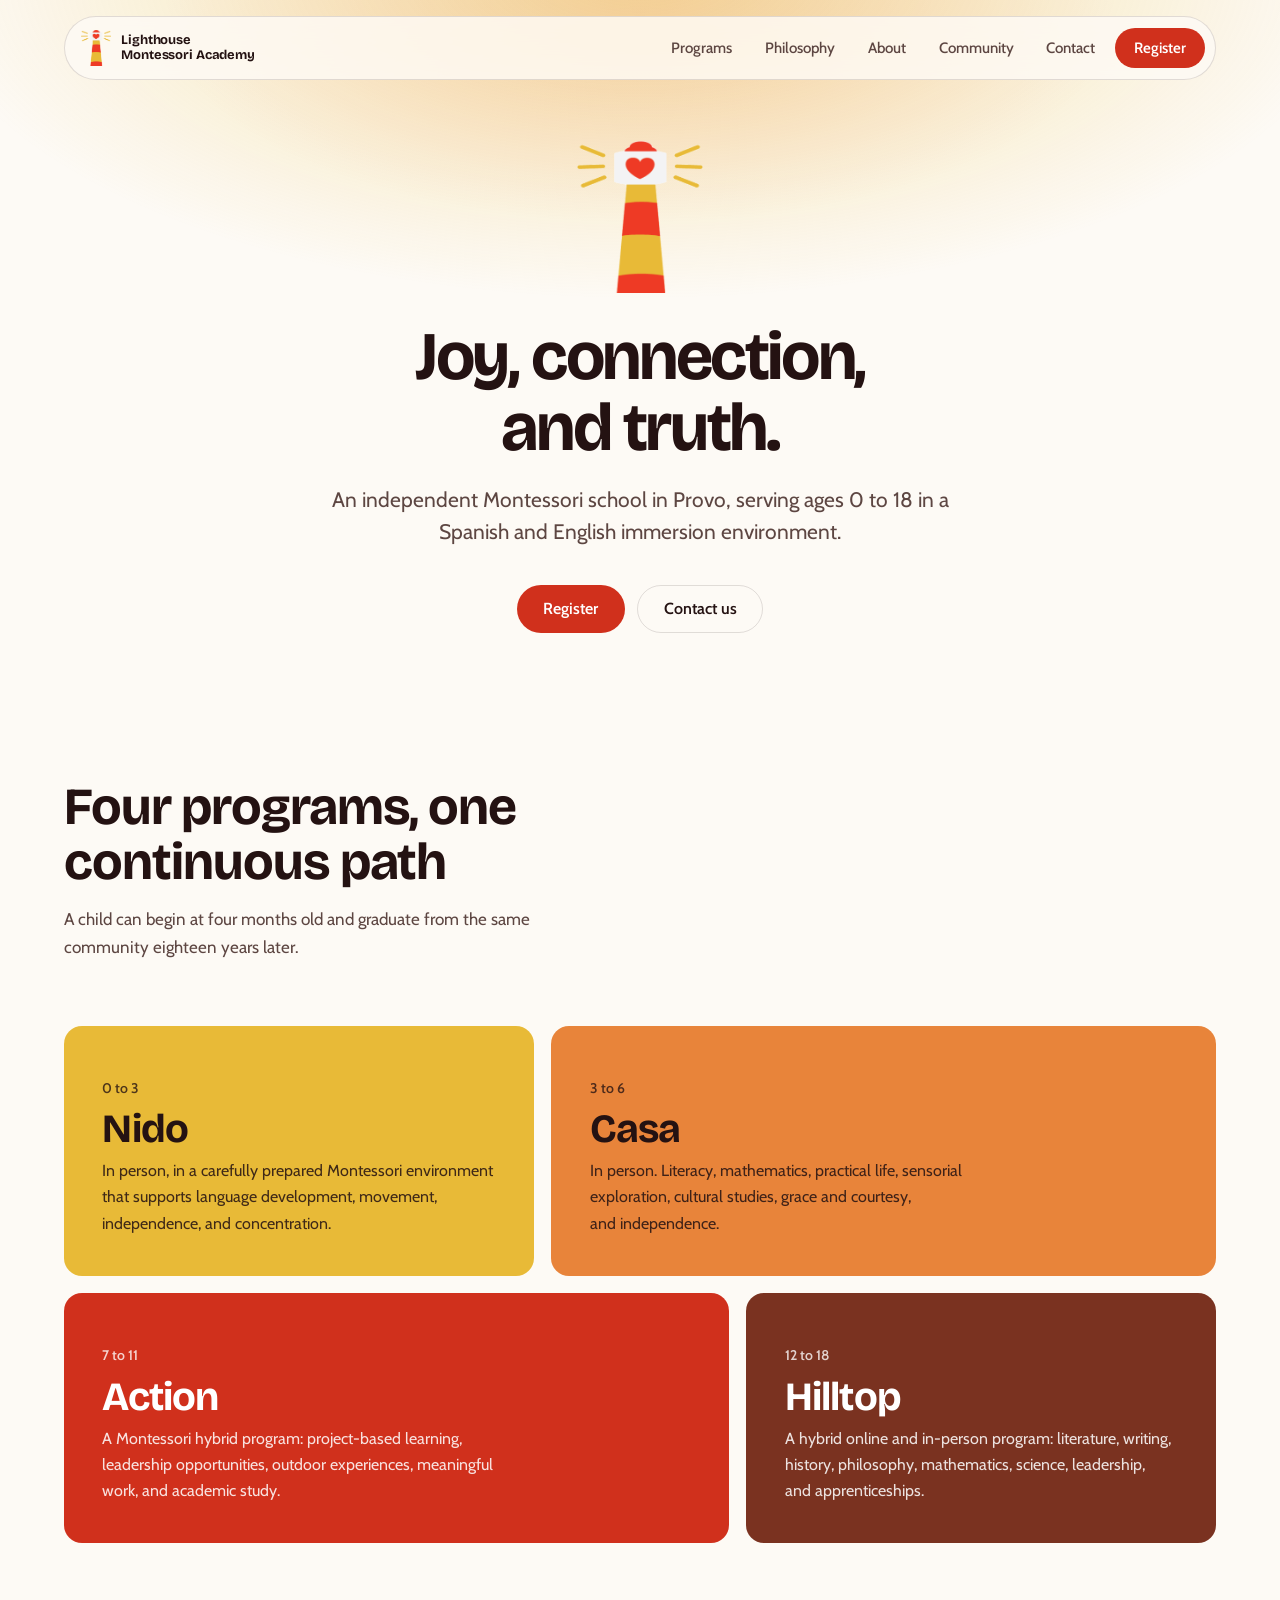
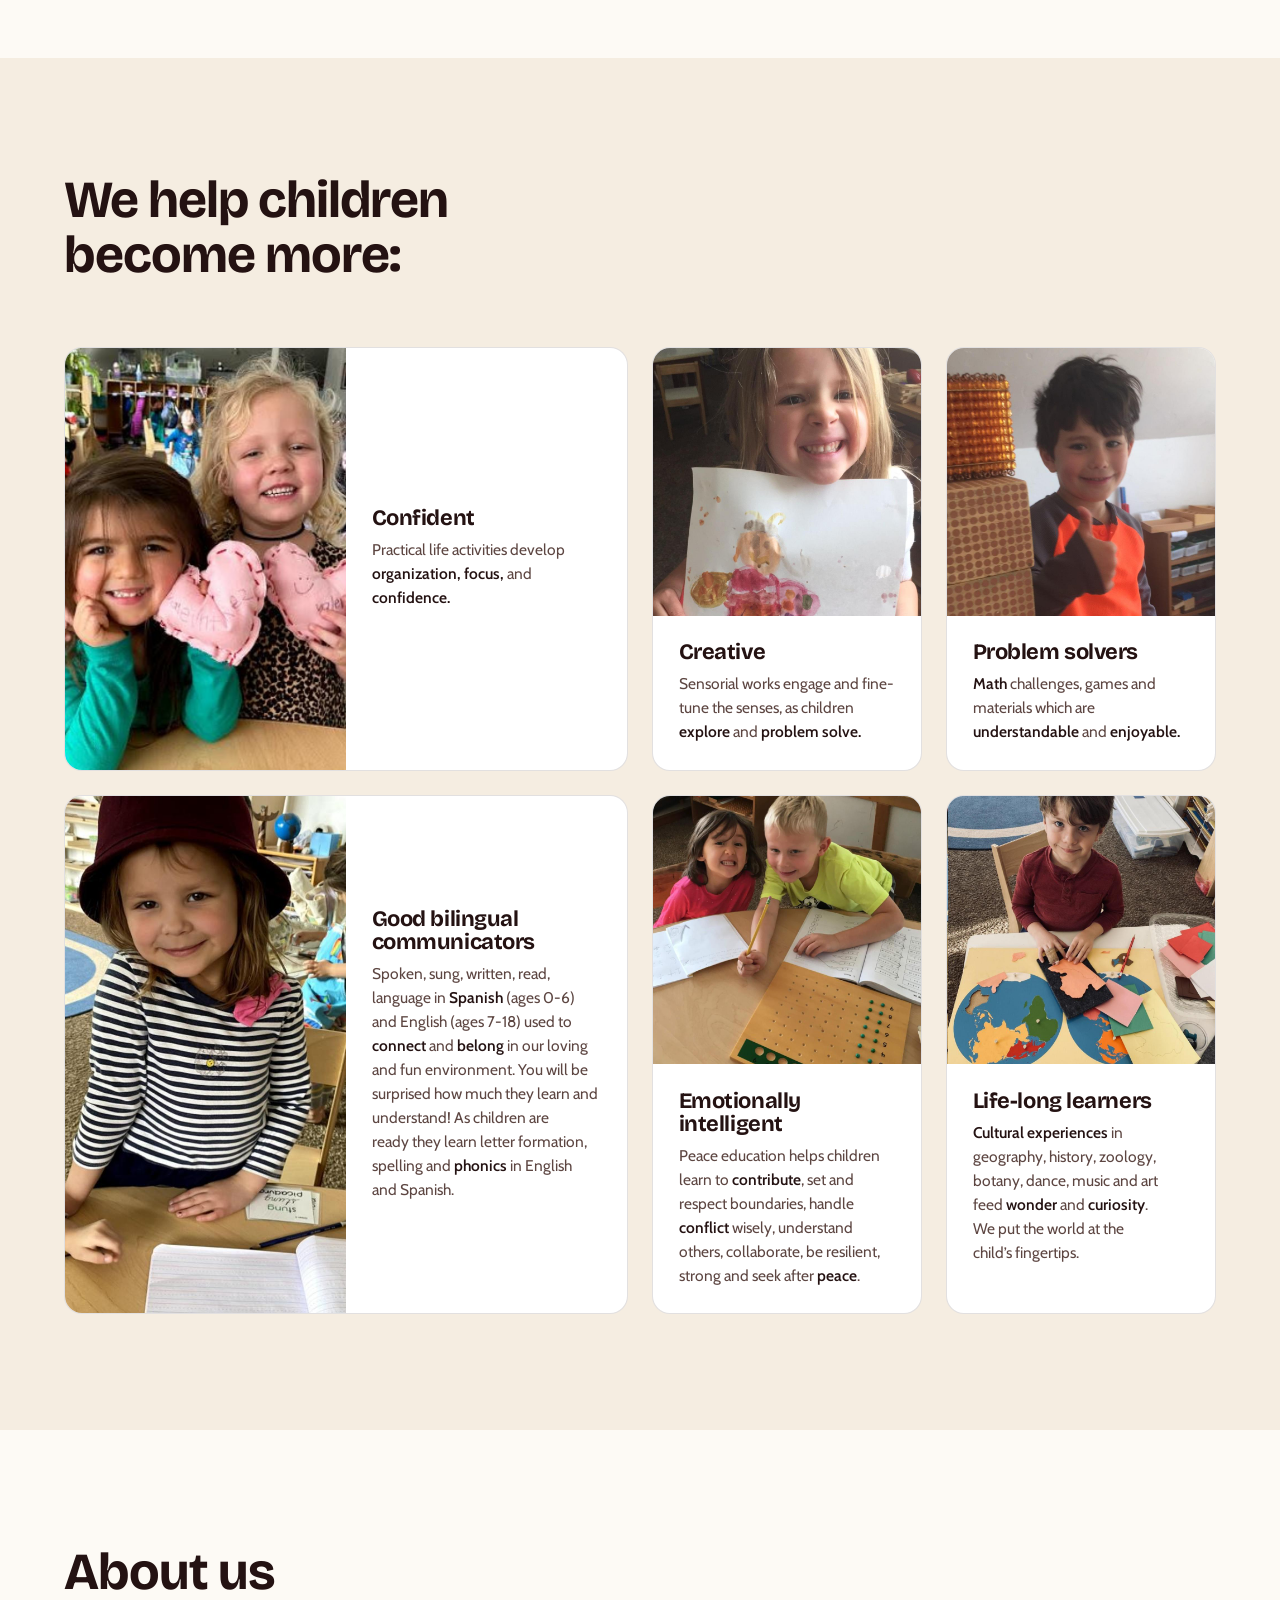
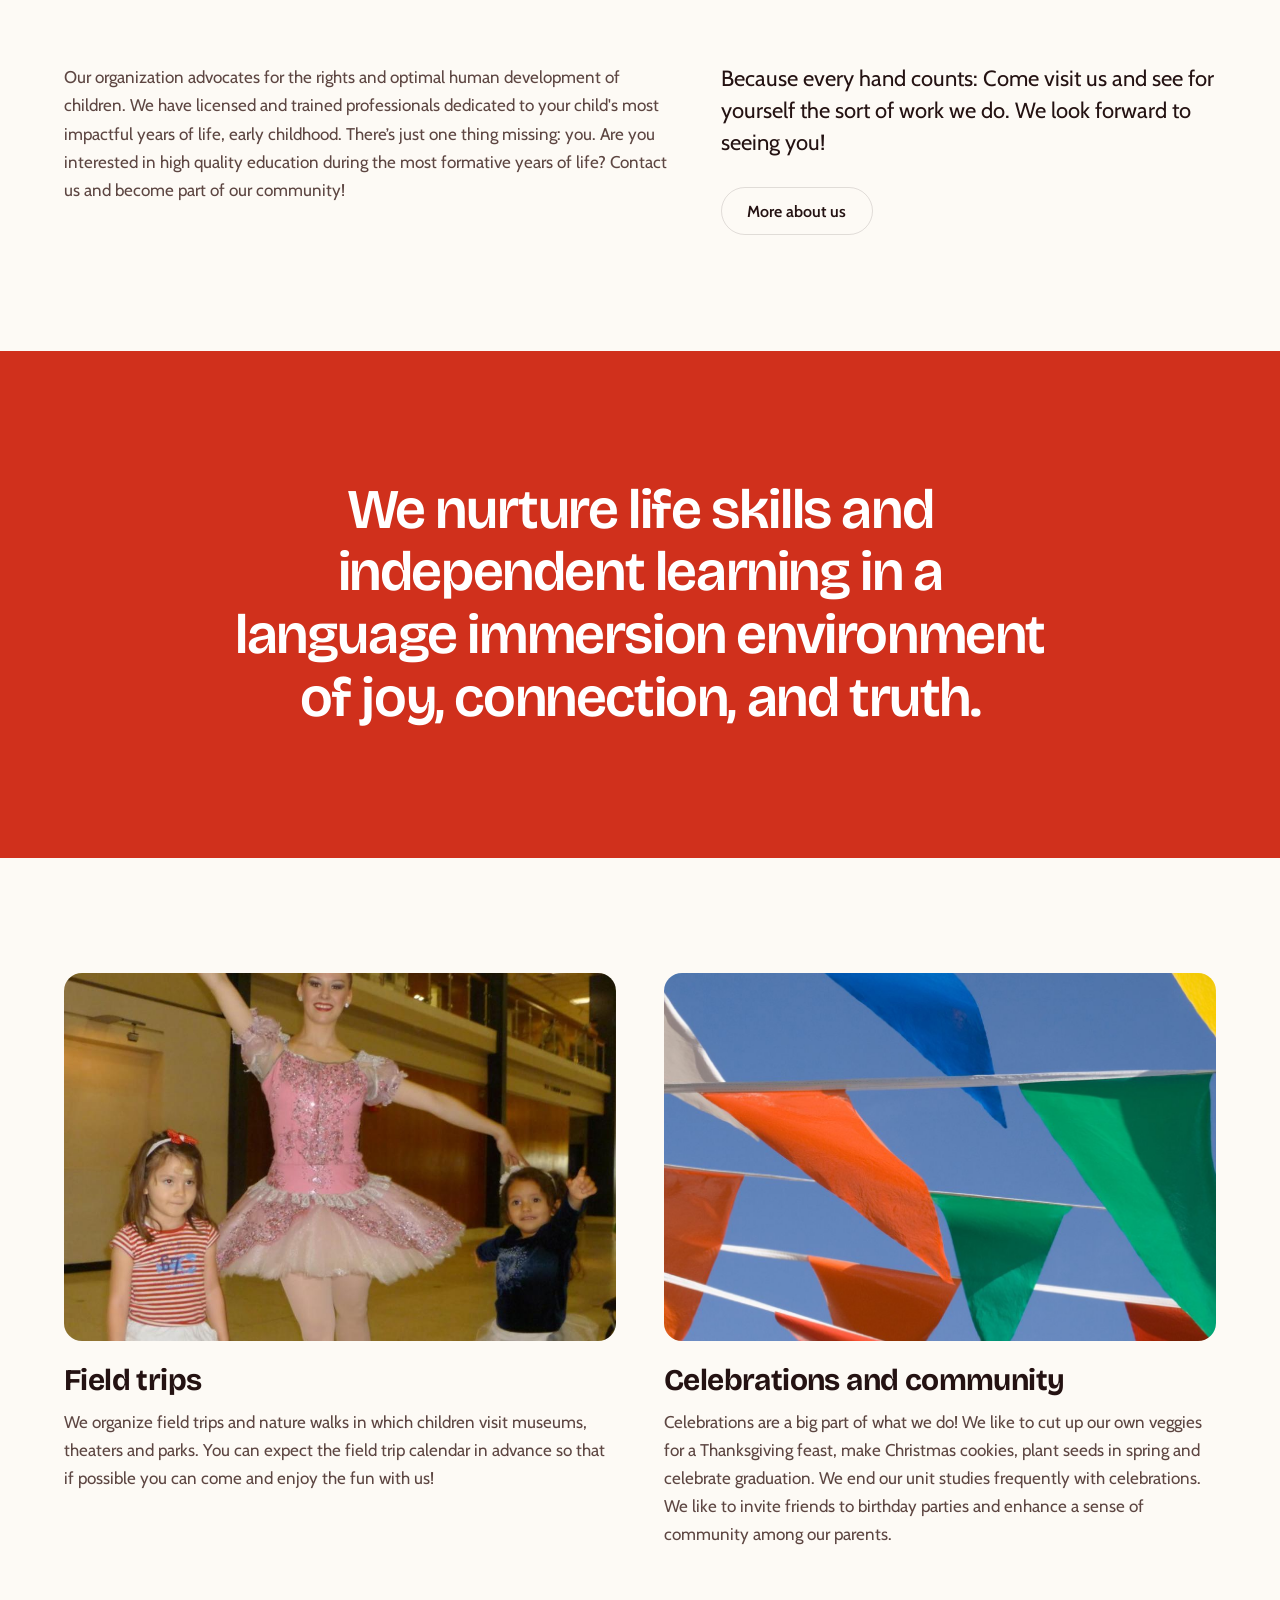
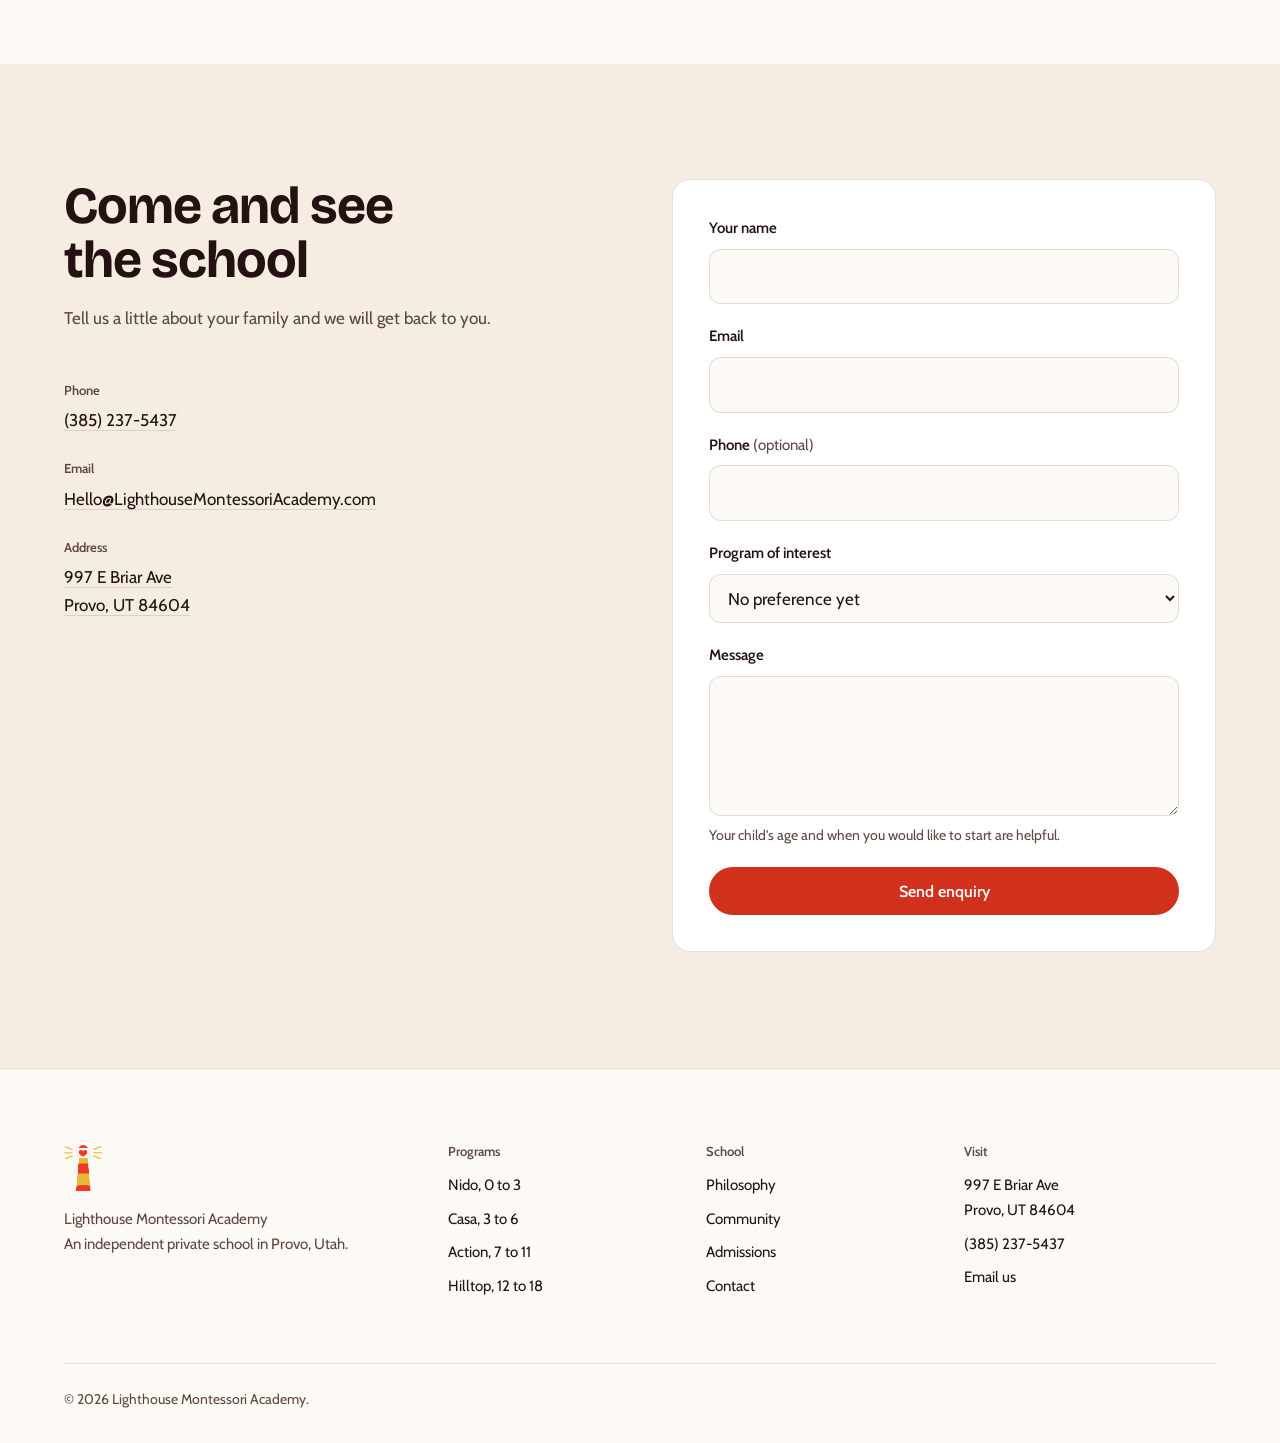
==== commit 7fa67b8f: "Real programme copy, About us text, aligned photos, roomier hero Replace the invented programme one-" ====
--- a/index.html
+++ b/index.html
@@ -30,7 +30,7 @@
 <!-- The ?v= number busts the browser cache. GitHub Pages serves assets with
      cache-control: max-age=600, so without it a visitor who has already loaded
      the site keeps their old stylesheet. Bump the number on every CSS change. -->
-<link rel="stylesheet" href="css/style.css?v=10">
+<link rel="stylesheet" href="css/style.css?v=11">
 </head>
 <body>
 
@@ -77,9 +77,10 @@
 
   <!-- ============ PROGRAMS ============ -->
   <!-- Lokal's colour-blocked product grid, mapped onto the school's four programs.
-       Ages confirmed from the homepage body copy (NIDO 0-3, CASA 3-6).
-       TODO: the one-line descriptions below are drafted from the site's stated
-       language plan (Spanish ages 0-6, English ages 7-18). Confirm with the school. -->
+       Ages from the homepage body copy (NIDO 0-3, CASA 3-6). Descriptions are
+       trimmed from the school's own division summaries on the About Us page.
+       Nido and Casa are in person; Action and Hilltop are hybrid, which the
+       About Us page states plainly and which these lines now carry. -->
   <section class="section" id="programs">
     <div class="section-head">
       <h2>Four programs, one continuous path</h2>
@@ -90,22 +91,22 @@
       <li class="prog prog-nido reveal">
         <span class="prog-age">0 to 3</span>
         <h3>Nido</h3>
-        <p>The nest. First steps, first words, and Spanish from the very beginning.</p>
+        <p>In person, in a carefully prepared Montessori environment that supports language development, movement, independence, and concentration.</p>
       </li>
       <li class="prog prog-casa reveal">
         <span class="prog-age">3 to 6</span>
         <h3>Casa</h3>
-        <p>Practical life, sensorial discovery, and phonics in both Spanish and English.</p>
+        <p>In person. Literacy, mathematics, practical life, sensorial exploration, cultural studies, grace and courtesy, and independence.</p>
       </li>
       <li class="prog prog-action reveal">
         <span class="prog-age">7 to 11</span>
         <h3>Action</h3>
-        <p>Studies move into English while Spanish continues alongside.</p>
+        <p>A Montessori hybrid program: project-based learning, leadership opportunities, outdoor experiences, meaningful work, and academic study.</p>
       </li>
       <li class="prog prog-hilltop reveal">
         <span class="prog-age">12 to 18</span>
         <h3>Hilltop</h3>
-        <p>Adolescent work, real responsibility, and the road to graduation.</p>
+        <p>A hybrid online and in-person program: literature, writing, history, philosophy, mathematics, science, leadership, and apprenticeships.</p>
       </li>
     </ul>
   </section>
@@ -187,25 +188,25 @@
   </section>
 
   <!-- ============ ABOUT ============ -->
-  <!-- Copy is the school's own, word for word from the About Us page, with one
-       spelling fix: "once week in person" to "once a week in person". The full
-       page carries much more; this is the opening block plus its quote. -->
+  <!-- Copy is the school's own, word for word from the About us section of the
+       current site, with one grammar fix: "most impact years" to "most
+       impactful years". -->
   <section class="section" id="about">
+    <div class="section-head">
+      <h2>About us</h2>
+    </div>
+
     <div class="about">
       <div class="about-copy reveal">
-        <h2>About Lighthouse Montessori Academy</h2>
-        <p class="about-lead">We are trained professionals and loving individuals, who desire your child to thrive.</p>
-        <p>Founded in 2013, Lighthouse Montessori Academy is an independent private school serving children from infancy through high school. Through our NIDO, CASA, ACTION, and HILLTOP divisions, we provide a comprehensive educational experience designed to cultivate capable, joyful, and purposeful learners.</p>
-        <p>Children ages 0-5 attend in person at our darling Montessori House of the Children. Children ages 6-18 participate online, and once a week in person in different apprenticeship settings in the community.</p>
+        <p>Our organization advocates for the rights and optimal human development of children. We have licensed and trained professionals dedicated to your child's most impactful years of life, early childhood. There&rsquo;s just one thing missing: you. Are you interested in high quality education during the most formative years of life? Contact us and become part of our community!</p>
+      </div>
+
+      <div class="about-invite reveal">
+        <p>Because every hand counts: Come visit us and see for yourself the sort of work we do. We look forward to seeing you!</p>
         <div class="btn-row">
-          <a class="btn btn-ghost" href="https://www.lighthousemontessoriacademy.com/about-us">About us</a>
+          <a class="btn btn-ghost" href="https://www.lighthousemontessoriacademy.com/about-us">More about us</a>
         </div>
       </div>
-
-      <figure class="about-quote reveal">
-        <blockquote>Education must prepare not only for the university but also for life.</blockquote>
-        <figcaption>Maria Montessori</figcaption>
-      </figure>
     </div>
   </section>
 
--- a/css/style.css
+++ b/css/style.css
@@ -260,12 +260,12 @@
   position: relative;
   isolation: isolate;
   overflow: hidden;              /* a wide gradient must never cause sideways scroll */
-  /* Top padding clears the floating nav and no more. A taller pad drops the
-     headline into the middle of the viewport and reads as a layout bug. */
+  /* Clears the floating nav with room to breathe. The nav occupies roughly 96px
+     from the top, so this leaves about 56px of air under the pill at desktop. */
   /* The bottom pad is deliberately small. The section below brings its own
      generous top padding, and the wash already fades out on its own, so a full
      pad here just doubles up and leaves the buttons stranded. */
-  padding: clamp(6.5rem, 9vw, 7rem) var(--pad) clamp(1rem, 2.5vw, 2rem);
+  padding: clamp(8rem, 11vw, 9.5rem) var(--pad) clamp(1rem, 2.5vw, 2rem);
 }
 /* Warm wash in the logo's own gold, with a trace of the red underneath it.
    Both stops reach transparent well before the bottom, so the hero dissolves
@@ -422,45 +422,22 @@
    this reads as a composition and not as a heading with filler beside it. */
 .about { display: grid; gap: clamp(2rem, 4vw, 3.5rem); }
 @media (min-width: 900px) {
-  .about { grid-template-columns: 1.15fr .85fr; align-items: start; }
-}
-
-.about-copy h2 { max-width: 18ch; }
-.about-lead {
-  margin-top: 1.25rem;
-  max-width: 46ch;
+  .about { grid-template-columns: 1.1fr .9fr; align-items: start; }
+}
+
+.about-copy p {
+  max-width: 58ch;
+  color: var(--ink-2);
+  line-height: 1.65;
+}
+/* The invitation is a third the length of the column beside it. Setting it a
+   size larger stops the right column reading as a half-empty afterthought. */
+.about-invite p {
+  max-width: 34ch;
   font-size: clamp(1.125rem, 1rem + .5vw, 1.375rem);
-  line-height: 1.5;
-}
-.about-copy p:not(.about-lead) {
-  margin-top: 1rem;
-  max-width: 58ch;
-  color: var(--ink-2);
-  line-height: 1.65;
-}
-.about-copy .btn-row { margin-top: 2rem; }
-
-.about-quote {
-  margin: 0;
-  padding-top: clamp(1.5rem, 3vw, 2.5rem);
-  border-top: 3px solid var(--gold);
-}
-.about-quote blockquote {
-  margin: 0;
-  font-family: var(--font-display);
-  font-weight: 600;
-  font-size: clamp(1.5rem, 2.6vw, 2.125rem);
-  line-height: 1.18;
-  letter-spacing: -.02em;
-  text-wrap: balance;
-}
-.about-quote blockquote::before { content: "\201C"; }
-.about-quote blockquote::after  { content: "\201D"; }
-.about-quote figcaption {
-  margin-top: 1rem;
-  color: var(--ink-2);
-  font-size: .9375rem;
-}
+  line-height: 1.45;
+}
+.about-invite .btn-row { margin-top: 1.75rem; }
 
 /* ---------- statement: one colour block, used once ---------- */
 .statement {
@@ -486,7 +463,6 @@
 .community { display: grid; gap: clamp(2rem, 4vw, 3rem); }
 @media (min-width: 860px) {
   .community { grid-template-columns: 1fr 1fr; align-items: start; }
-  .com-b { margin-top: clamp(2.5rem, 6vw, 5rem); }
 }
 .com img {
   width: 100%;
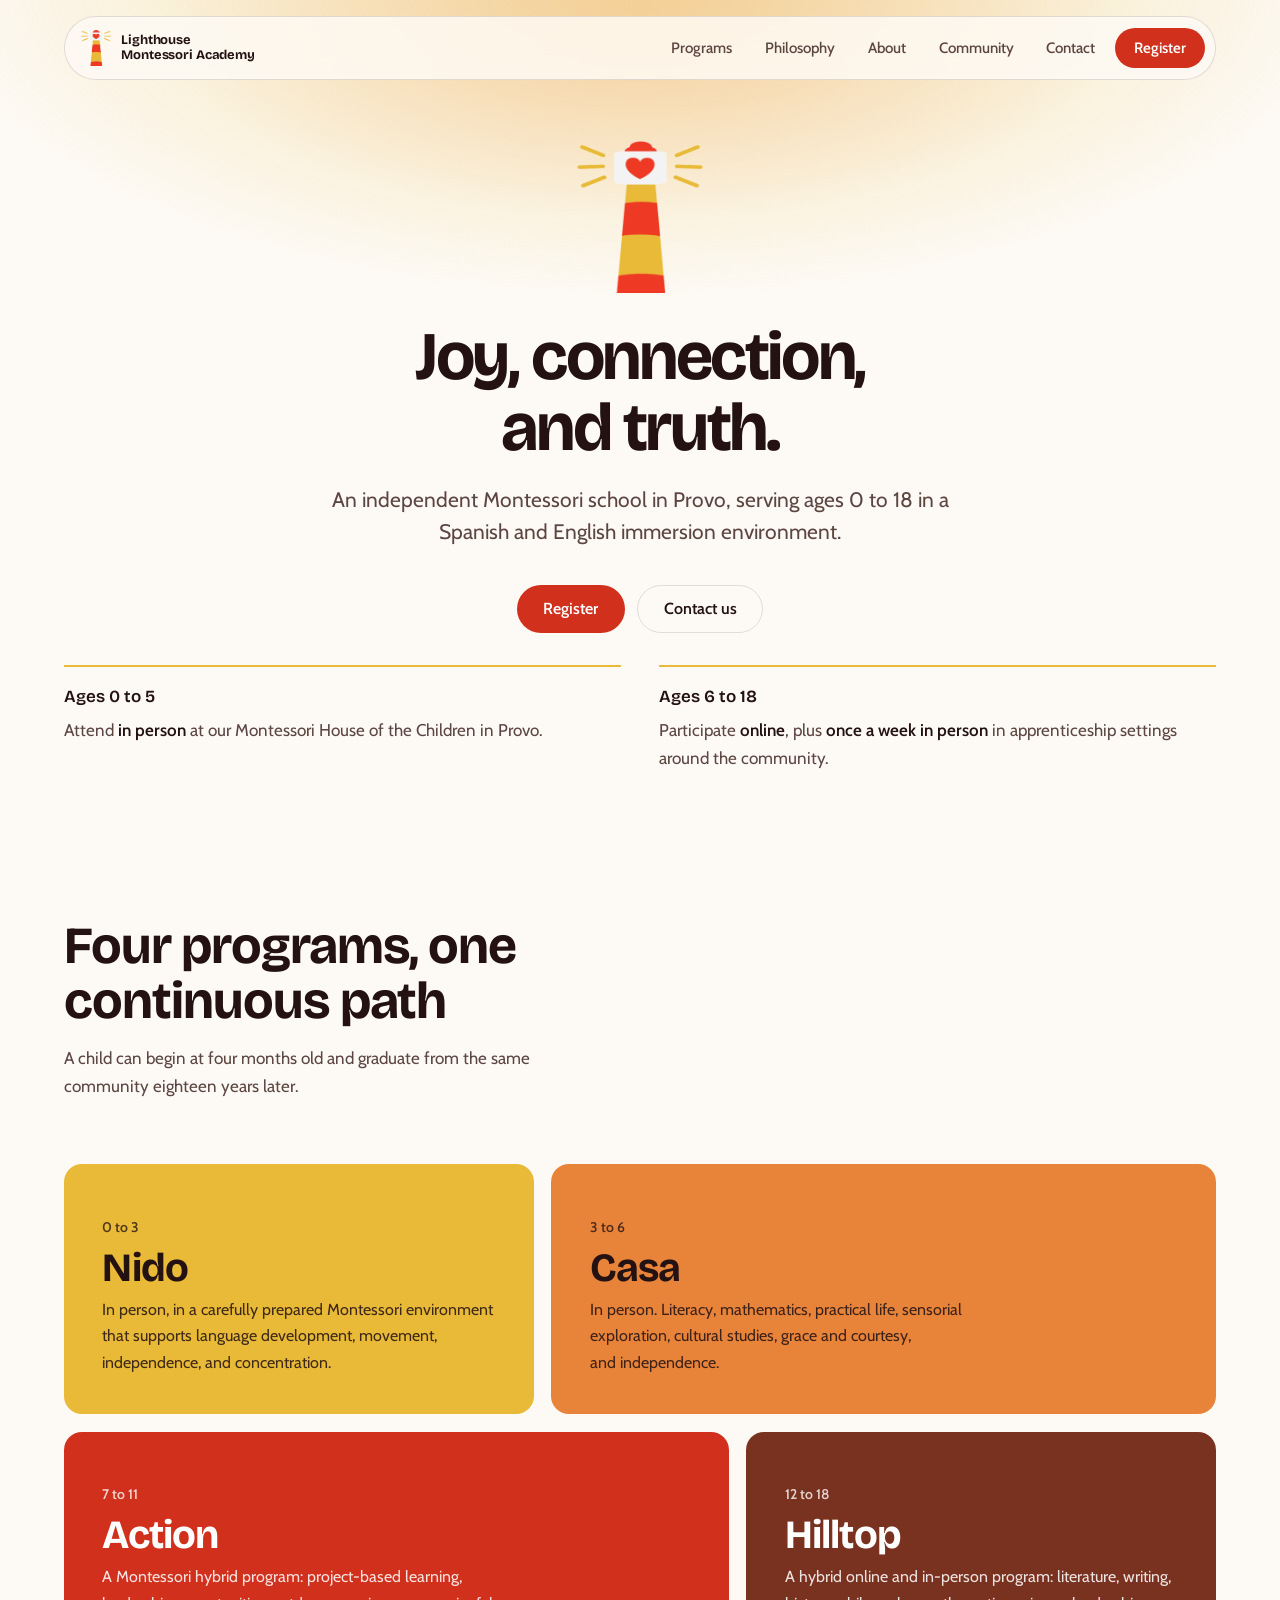
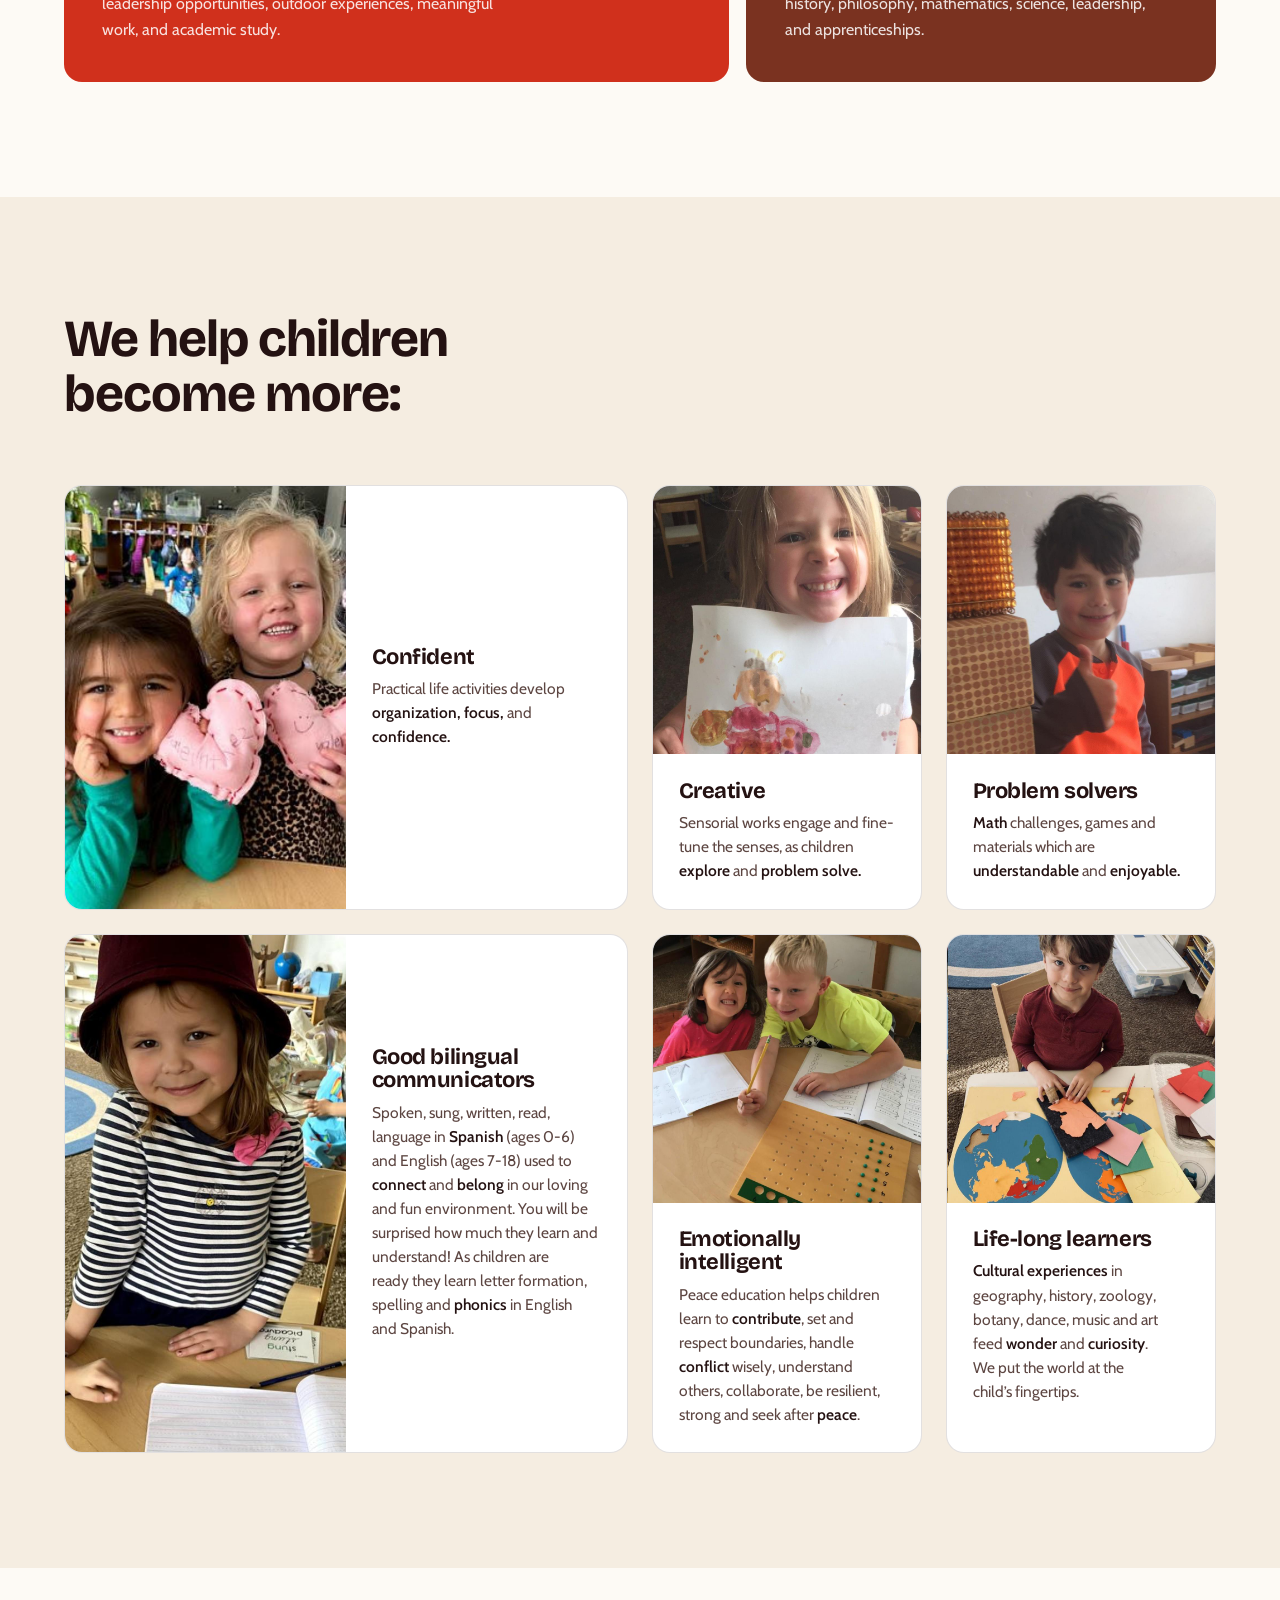
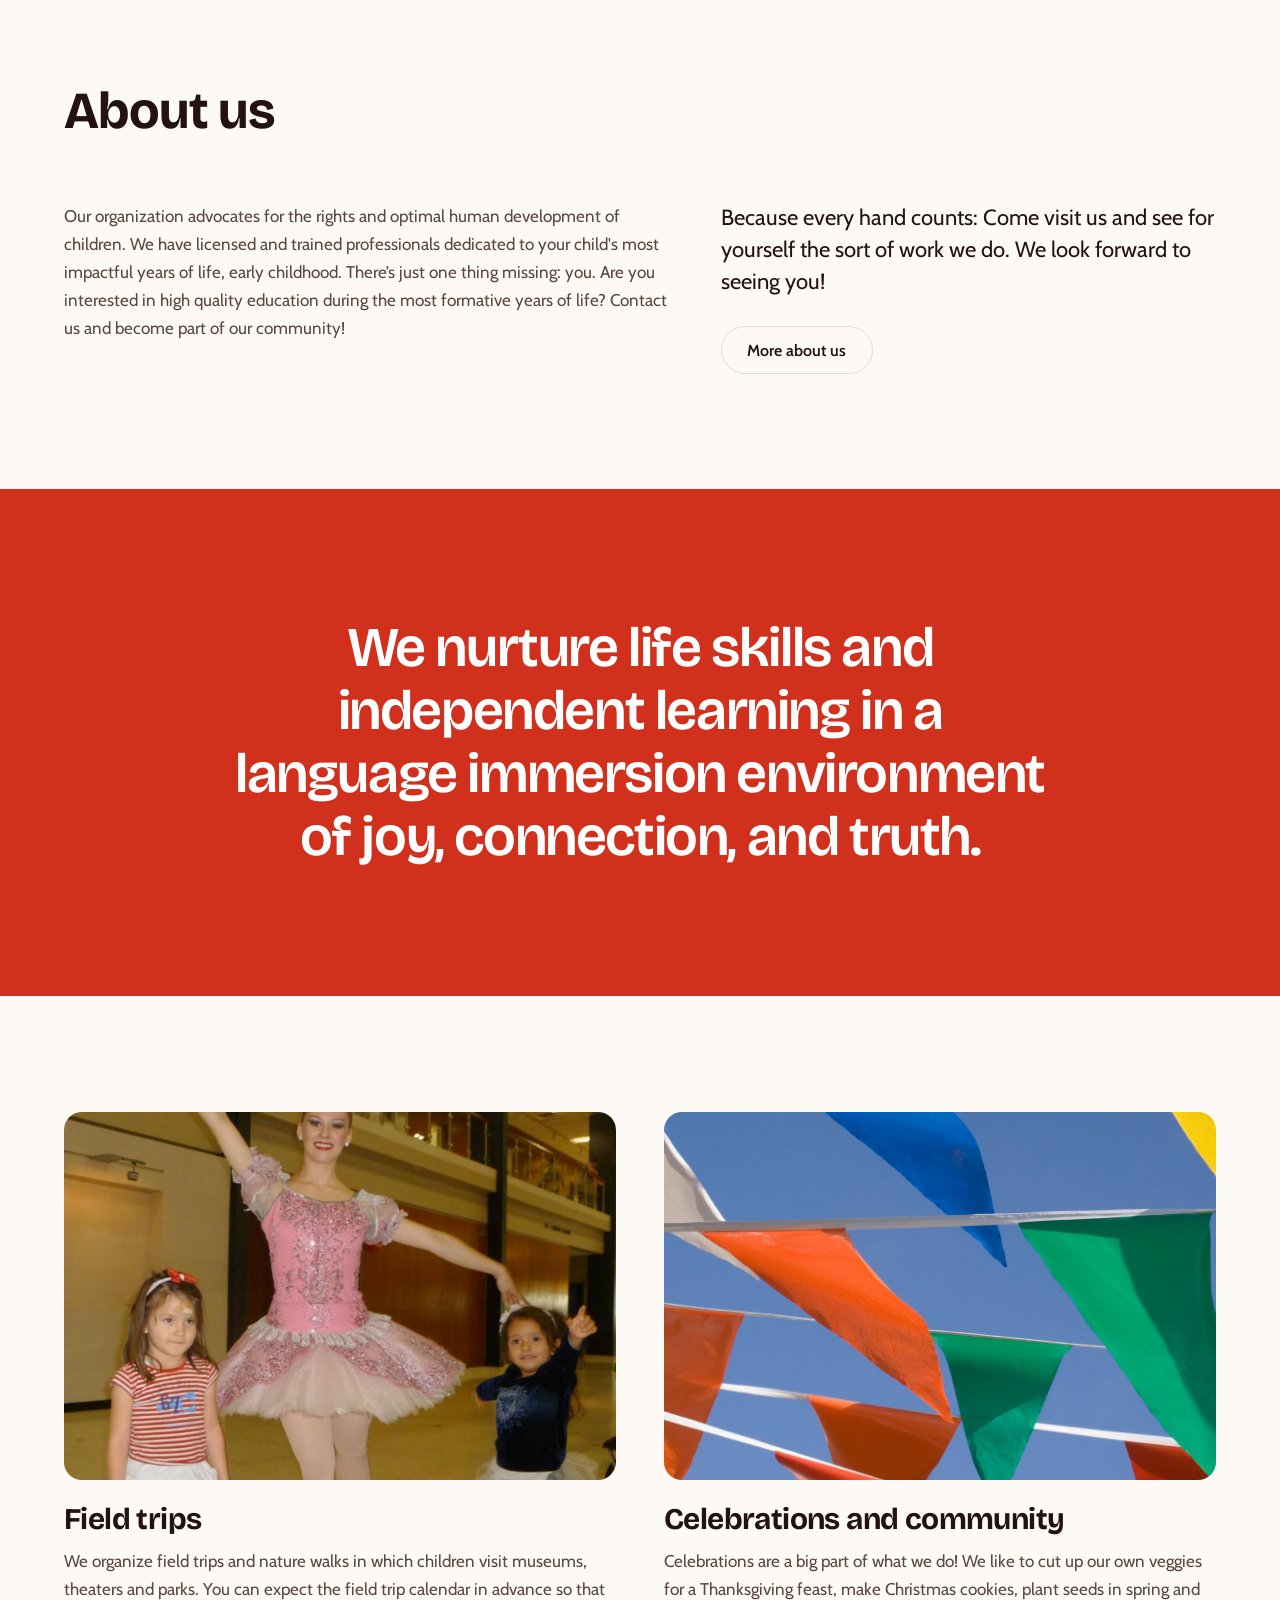
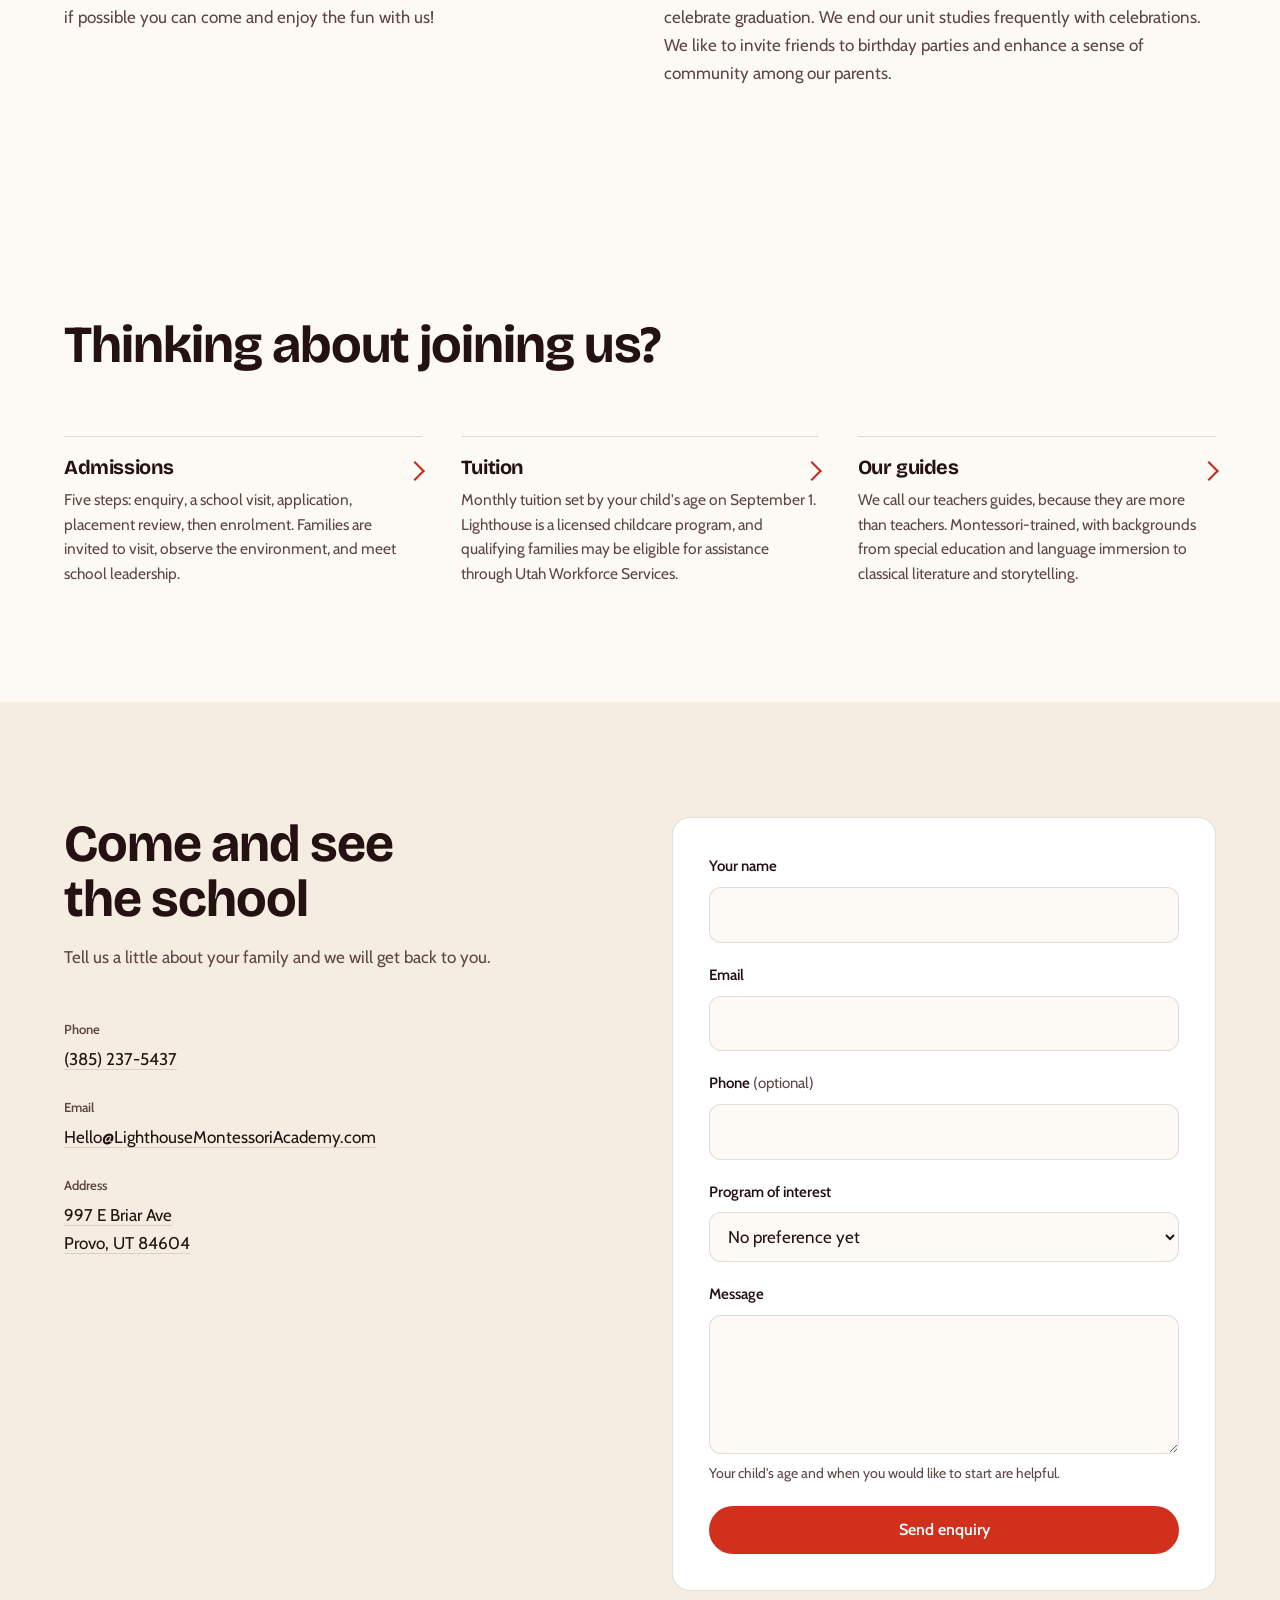
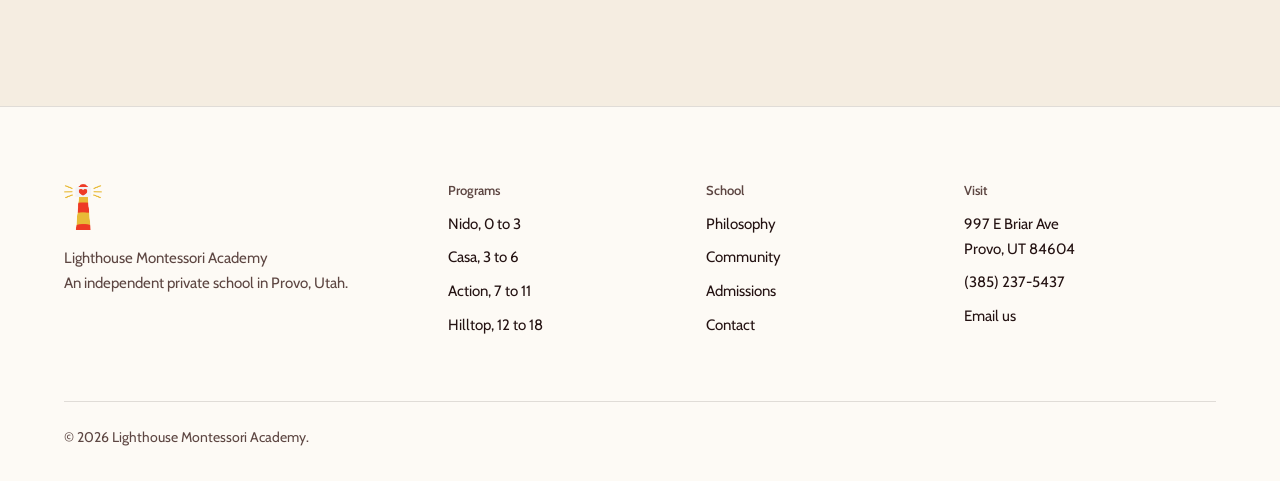
==== commit aef4403f: "Working form, visible hybrid model, and the practical questions Three fixes from the design review, " ====
--- a/index.html
+++ b/index.html
@@ -30,7 +30,7 @@
 <!-- The ?v= number busts the browser cache. GitHub Pages serves assets with
      cache-control: max-age=600, so without it a visitor who has already loaded
      the site keeps their old stylesheet. Bump the number on every CSS change. -->
-<link rel="stylesheet" href="css/style.css?v=11">
+<link rel="stylesheet" href="css/style.css?v=13">
 </head>
 <body>
 
@@ -75,6 +75,25 @@
     </div>
   </section>
 
+  <!-- ============ HOW SCHOOL WORKS ============ -->
+  <!-- Sits directly under the hero on purpose. The split between in person and
+       hybrid is the single fact most likely to decide whether a family is a
+       fit, and it was previously buried in the programme card body text.
+       Wording is the school's own, from the About Us page. -->
+  <section class="section attend" aria-labelledby="attend-h">
+    <h2 class="sr-only" id="attend-h">How school works</h2>
+    <ul class="attend-list">
+      <li class="reveal">
+        <span class="attend-age">Ages 0 to 5</span>
+        <p>Attend <strong>in person</strong> at our Montessori House of the Children in Provo.</p>
+      </li>
+      <li class="reveal">
+        <span class="attend-age">Ages 6 to 18</span>
+        <p>Participate <strong>online</strong>, plus <strong>once a week in person</strong> in apprenticeship settings around the community.</p>
+      </li>
+    </ul>
+  </section>
+
   <!-- ============ PROGRAMS ============ -->
   <!-- Lokal's colour-blocked product grid, mapped onto the school's four programs.
        Ages from the homepage body copy (NIDO 0-3, CASA 3-6). Descriptions are
@@ -244,6 +263,32 @@
         </div>
       </article>
     </div>
+  </section>
+
+  <!-- ============ PRACTICAL ============ -->
+  <!-- The three questions a family actually shops on: what happens next, what
+       it costs, who teaches my child. All three summarise the school's own
+       pages and link out to them. Rules rather than cards, so this does not
+       become a third boxed grid on the page. -->
+  <section class="section practical">
+    <div class="section-head">
+      <h2>Thinking about joining us?</h2>
+    </div>
+
+    <ul class="prac-list">
+      <li class="reveal">
+        <h3><a href="https://www.lighthousemontessoriacademy.com/new-page-240cd73bb">Admissions</a></h3>
+        <p>Five steps: enquiry, a school visit, application, placement review, then enrolment. Families are invited to visit, observe the environment, and meet school leadership.</p>
+      </li>
+      <li class="reveal">
+        <h3><a href="https://www.lighthousemontessoriacademy.com/tuition">Tuition</a></h3>
+        <p>Monthly tuition set by your child's age on September 1. Lighthouse is a licensed childcare program, and qualifying families may be eligible for assistance through Utah Workforce Services.</p>
+      </li>
+      <li class="reveal">
+        <h3><a href="https://www.lighthousemontessoriacademy.com/portfolio">Our guides</a></h3>
+        <p>We call our teachers guides, because they are more than teachers. Montessori-trained, with backgrounds from special education and language immersion to classical literature and storytelling.</p>
+      </li>
+    </ul>
   </section>
 
   <!-- ============ CONTACT ============ -->
@@ -275,10 +320,12 @@
         </dl>
       </div>
 
-      <!-- Static markup only. There is no backend wired up: on submit the form
-           validates in the browser and shows the success panel. To make it live,
+      <!-- No backend. On submit the form validates, then hands the enquiry to
+           the visitor's own mail app with every field already filled in, which
+           needs no account and no server. To move to a real endpoint later,
            point action= at Formspree / Netlify Forms / your own handler and
-           delete the preventDefault() branch in js/main.js. -->
+           delete the mailto branch at the end of the submit handler in
+           js/main.js. -->
       <form class="form reveal" id="enquiry" novalidate>
         <div class="field">
           <label for="f-name">Your name</label>
@@ -318,8 +365,10 @@
         <button class="btn btn-primary btn-block" type="submit" id="submit-btn">Send enquiry</button>
 
         <p class="form-done" id="form-done" hidden role="status">
-          Thank you. Your enquiry has not been sent yet because this form is not
-          connected to a mail service. Please call or email us in the meantime.
+          Your email app should have opened with this enquiry ready to send. If
+          nothing happened, email us at
+          <a href="mailto:Hello@LighthouseMontessoriAcademy.com">Hello@LighthouseMontessoriAcademy.com</a>
+          or call <a href="tel:+13852375437">(385) 237-5437</a>.
         </p>
       </form>
 
@@ -364,6 +413,6 @@
   <p class="foot-legal">&copy; <span id="year">2026</span> Lighthouse Montessori Academy.</p>
 </footer>
 
-<script src="js/main.js?v=2"></script>
+<script src="js/main.js?v=3"></script>
 </body>
 </html>
--- a/css/style.css
+++ b/css/style.css
@@ -417,6 +417,86 @@
    makes the emphasis read at this size instead of muddying into the body grey. */
 .oc-body p strong { color: var(--ink); font-weight: 600; }
 
+/* ---------- how school works: fact strip under the hero ----------
+   Deliberately small and quiet. It carries a decisive fact, so it needs to be
+   read early, but it must not compete with the hero above it. */
+.attend { padding-top: 0; padding-bottom: clamp(1rem, 3vw, 2rem); }
+.attend-list {
+  list-style: none;
+  margin: 0;
+  padding: 0;
+  display: grid;
+  gap: clamp(1.25rem, 3vw, 2.5rem);
+}
+@media (min-width: 760px) {
+  .attend-list { grid-template-columns: 1fr 1fr; }
+}
+.attend-list li { border-top: 2px solid var(--gold); padding-top: 1rem; }
+.attend-age {
+  display: block;
+  font-family: var(--font-display);
+  font-weight: 600;
+  font-size: 1.0625rem;
+}
+.attend-list p {
+  margin-top: .4rem;
+  color: var(--ink-2);
+  line-height: 1.6;
+  max-width: 44ch;
+}
+.attend-list strong { color: var(--ink); font-weight: 600; }
+
+/* ---------- practical: admissions, tuition, guides ----------
+   Rules instead of boxes. The page already has two card grids and a third
+   would flatten the whole composition into one texture. */
+.prac-list {
+  list-style: none;
+  margin: 0;
+  padding: 0;
+  display: grid;
+  gap: clamp(1.75rem, 3vw, 2.5rem);
+}
+@media (min-width: 860px) {
+  .prac-list { grid-template-columns: repeat(3, 1fr); }
+}
+.prac-list li {
+  position: relative;
+  border-top: 1px solid var(--line);
+  padding-top: 1.25rem;
+  transition: border-color .3s var(--ease);
+}
+.prac-list li:hover { border-top-color: var(--red-deep); }
+.prac-list h3 { font-size: 1.25rem; }
+.prac-list h3 a {
+  color: inherit;
+  text-decoration: none;
+}
+/* Whole block clickable, one tab stop, one link text. */
+.prac-list h3 a::after { content: ""; position: absolute; inset: 0; }
+.prac-list h3 a::before {
+  content: "";
+  float: right;
+  width: .7em; height: .7em;
+  margin-top: .35em;
+  border-right: 2px solid var(--red-deep);
+  border-top: 2px solid var(--red-deep);
+  transform: rotate(45deg);
+  transition: transform .3s var(--ease);
+}
+.prac-list li:hover h3 a::before { transform: rotate(45deg) translate(3px, -3px); }
+.prac-list li:has(a:focus-visible) { outline: 3px solid var(--red-deep); outline-offset: 6px; }
+.prac-list h3 a:focus-visible { outline: none; }
+.prac-list p {
+  margin-top: .6rem;
+  color: var(--ink-2);
+  font-size: .9688rem;
+  line-height: 1.6;
+}
+@media (prefers-reduced-motion: reduce) {
+  .prac-list li, .prac-list h3 a::before { transition: none; }
+  .prac-list li:hover h3 a::before { transform: rotate(45deg); }
+}
+
 /* ---------- about: running copy with a pulled quote ----------
    The right column carries a real pullquote rather than a spare paragraph, so
    this reads as a composition and not as a heading with filler beside it. */
@@ -484,6 +564,13 @@
   .contact { grid-template-columns: 1fr 1fr; align-items: start; }
 }
 .contact-intro > p { margin-top: 1rem; color: var(--ink-2); max-width: 40ch; }
+
+/* Grid items refuse to shrink below their min-content width by default, and the
+   email address is one unbreakable 37-character word. On a narrow phone that
+   pushed the whole column past the viewport and gave the page a sideways
+   scroll. Let the address wrap and let the track shrink. */
+.contact > * { min-width: 0; }
+.contact-details dd a { overflow-wrap: anywhere; }
 
 .contact-details { margin: clamp(2rem, 4vw, 3rem) 0 0; display: grid; gap: 1.5rem; }
 .contact-details dt {
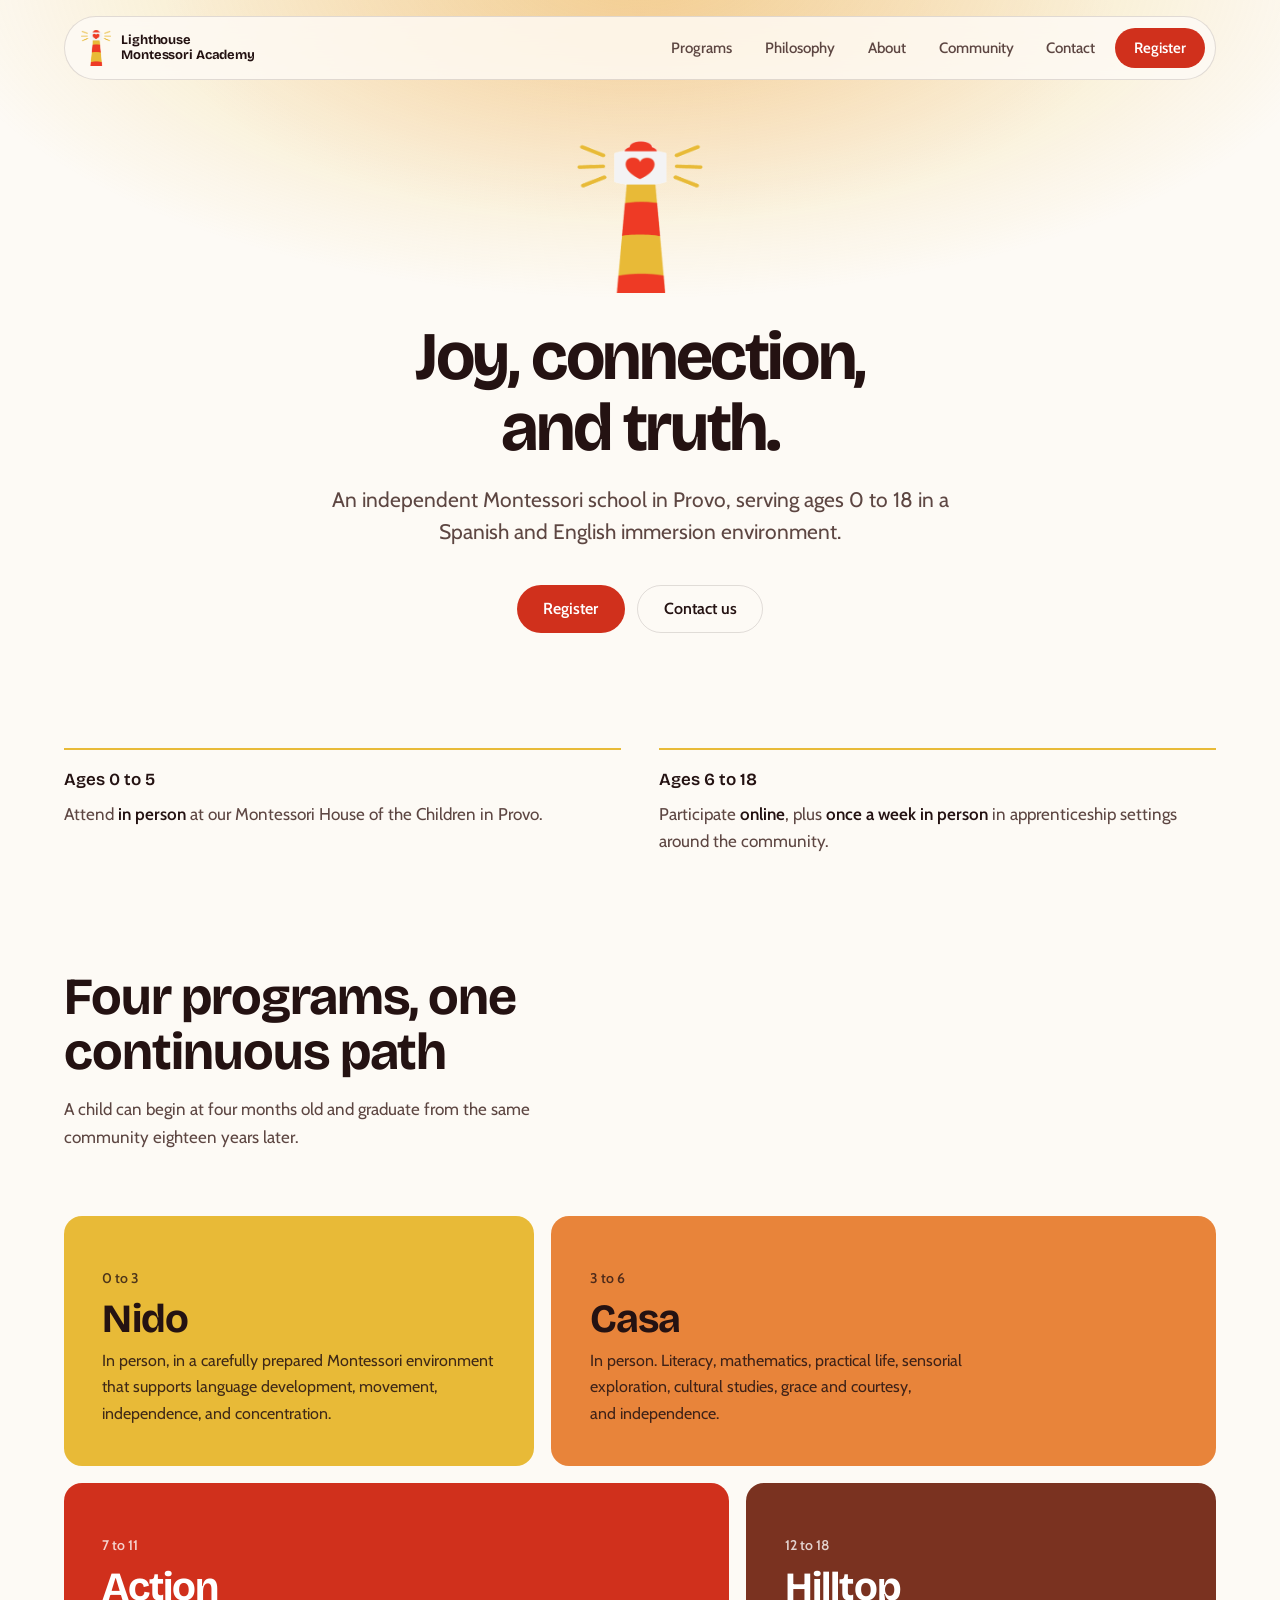
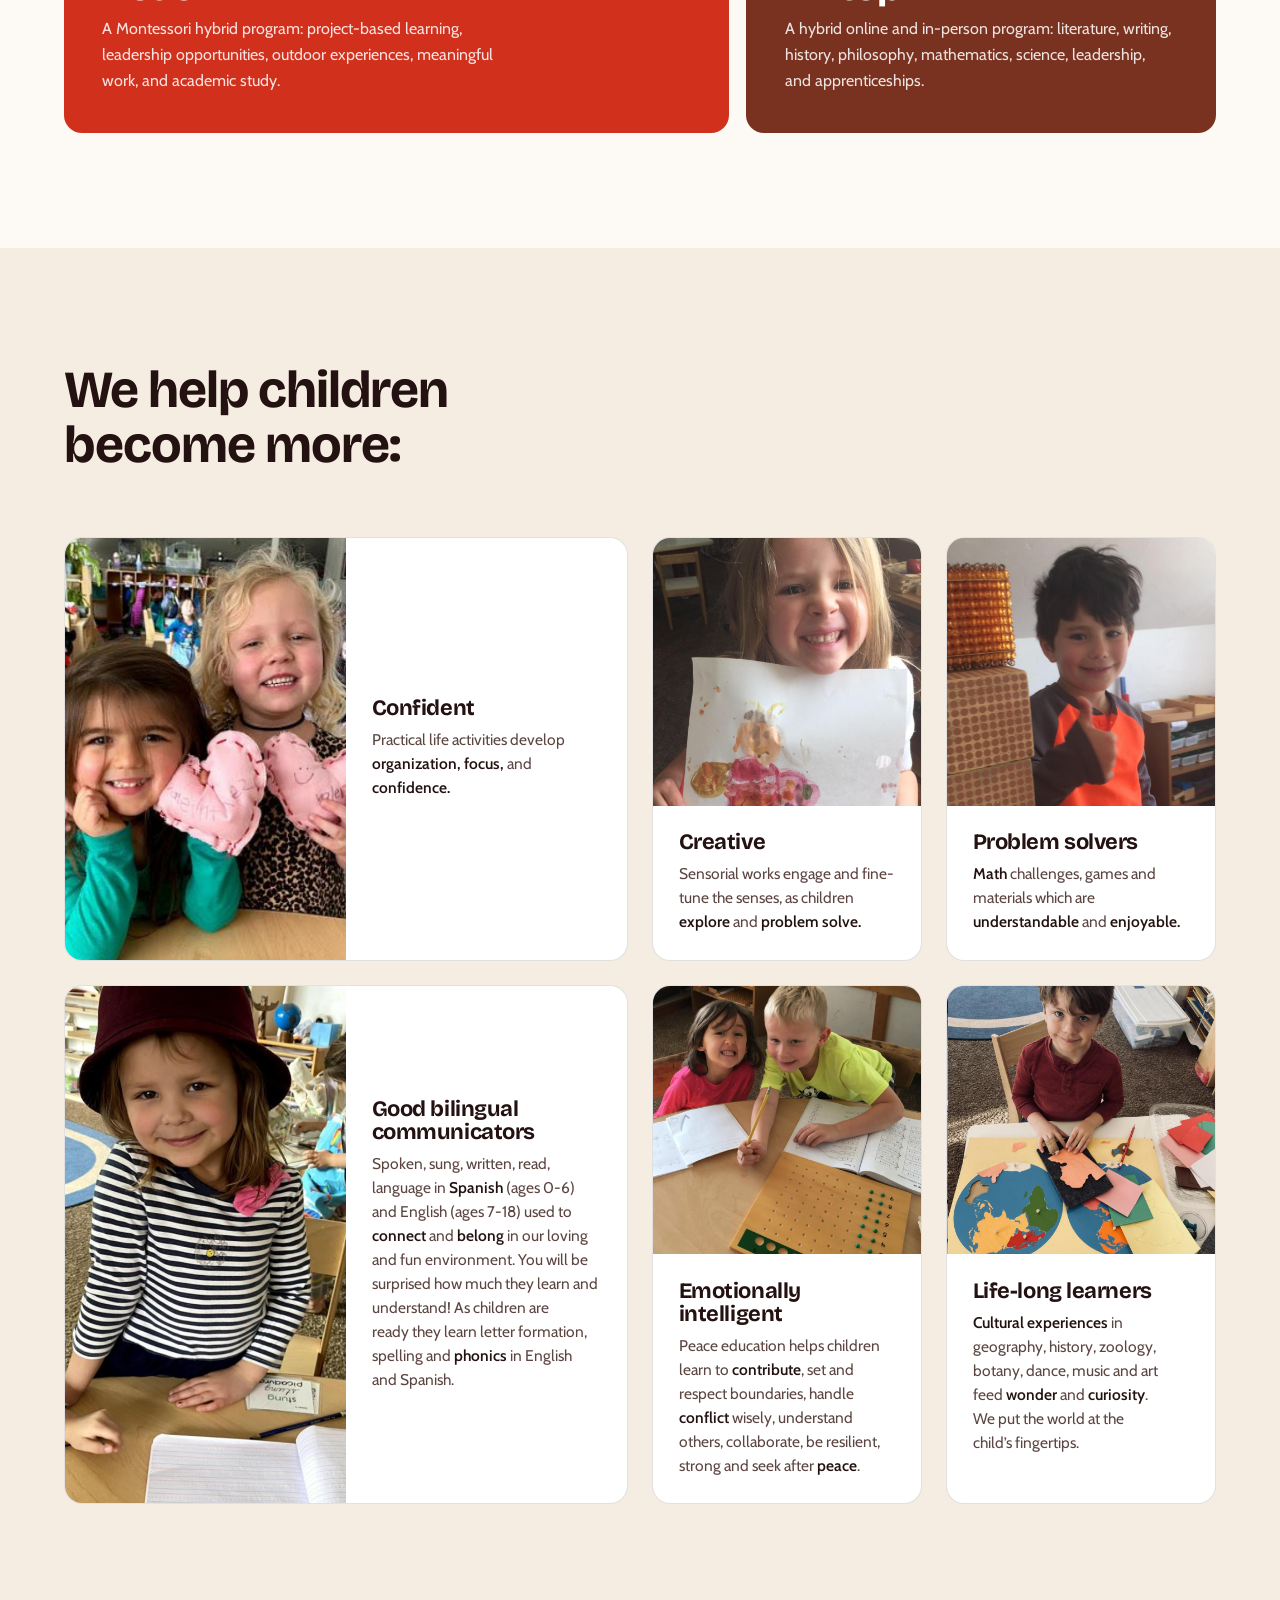
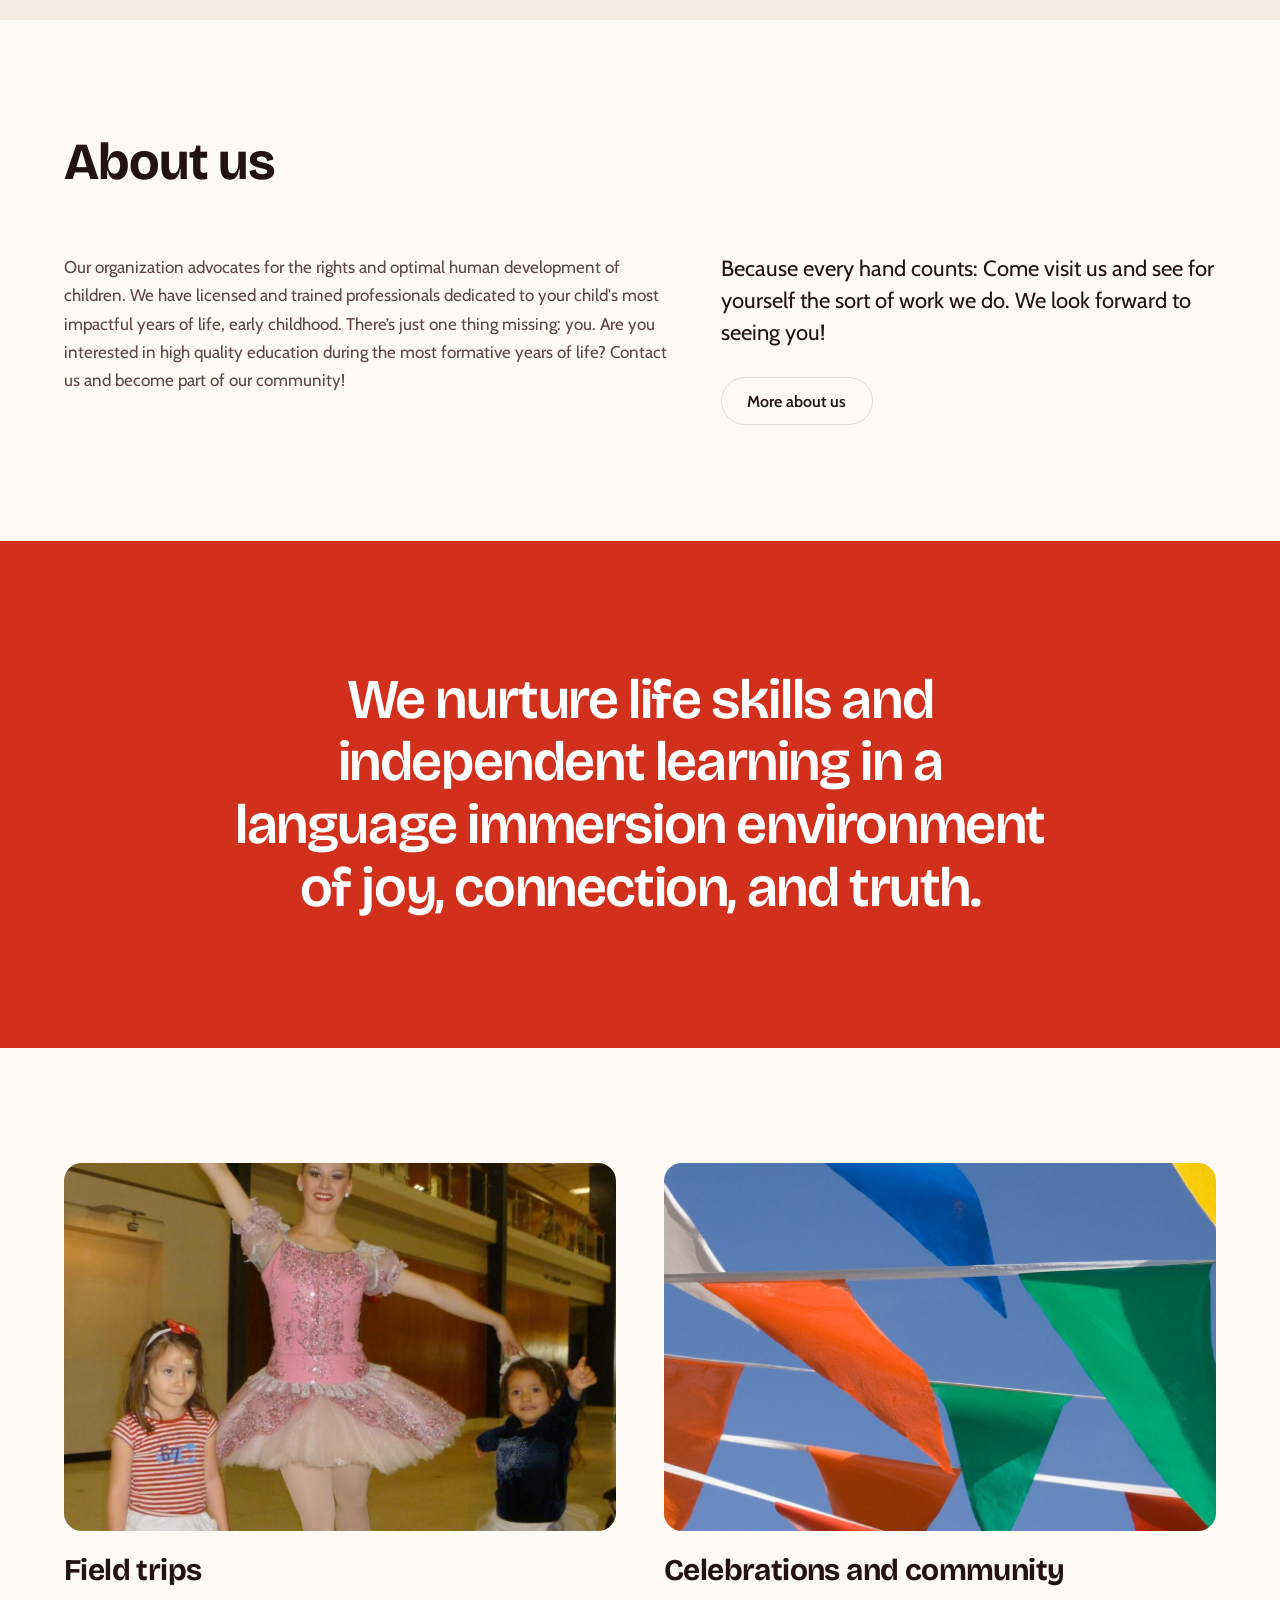
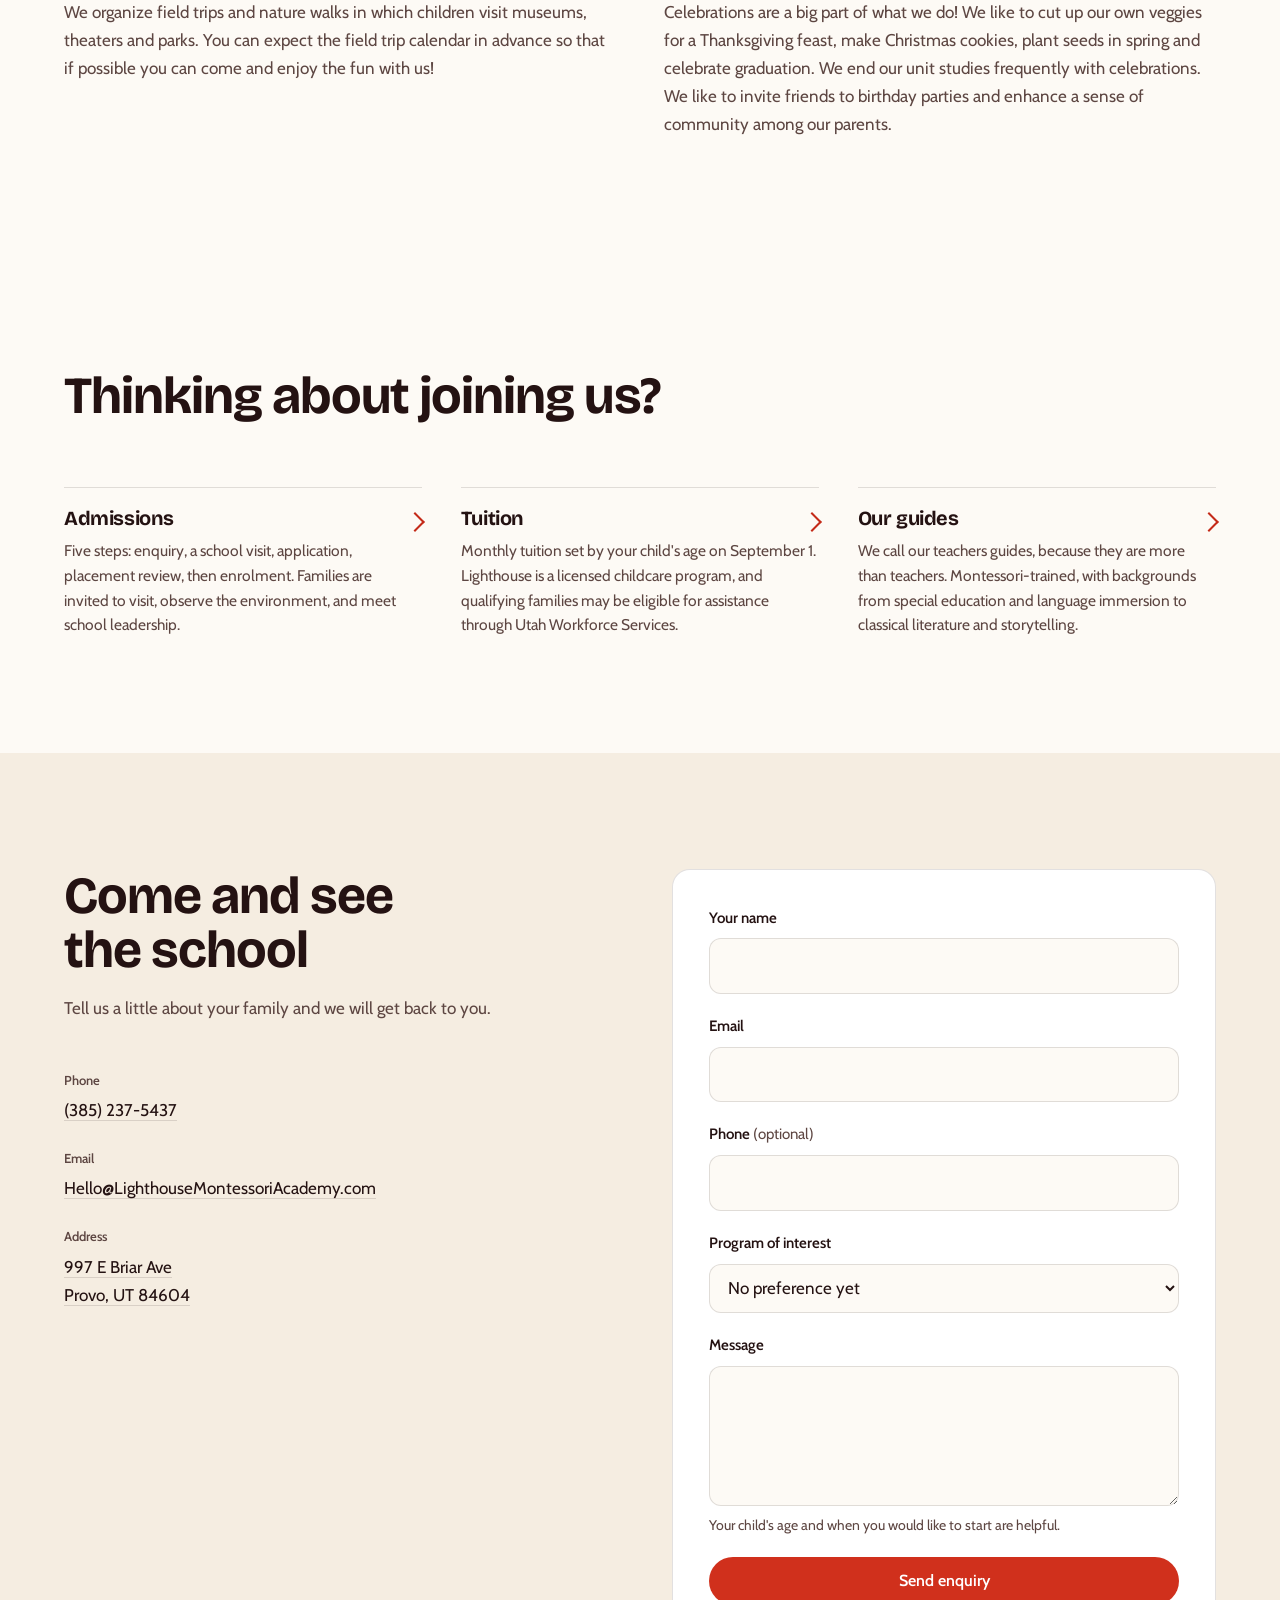
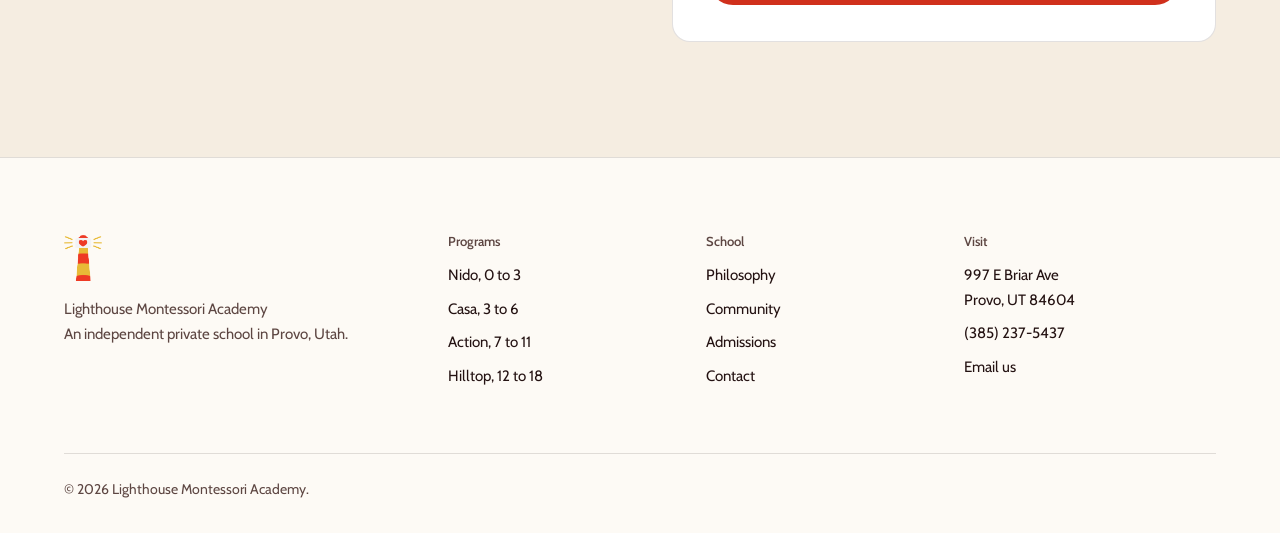
==== commit dc2fe064: "Centre the attendance strip between the hero and the programmes The strip sat 32px below the hero an" ====
--- a/index.html
+++ b/index.html
@@ -30,7 +30,7 @@
 <!-- The ?v= number busts the browser cache. GitHub Pages serves assets with
      cache-control: max-age=600, so without it a visitor who has already loaded
      the site keeps their old stylesheet. Bump the number on every CSS change. -->
-<link rel="stylesheet" href="css/style.css?v=13">
+<link rel="stylesheet" href="css/style.css?v=14">
 </head>
 <body>
 
--- a/css/style.css
+++ b/css/style.css
@@ -420,7 +420,12 @@
 /* ---------- how school works: fact strip under the hero ----------
    Deliberately small and quiet. It carries a decisive fact, so it needs to be
    read early, but it must not compete with the hero above it. */
-.attend { padding-top: 0; padding-bottom: clamp(1rem, 3vw, 2rem); }
+/* The strip sits centred between the hero and the programmes section. The gap
+   below it is supplied entirely by that section's own top padding, so the top
+   padding here is sized to match it once the hero's small bottom pad is added:
+   hero pad + this = the section pad below. Keep the two in step if either the
+   hero or the .section padding changes. */
+.attend { padding-top: clamp(3rem, 6.5vw, 5.5rem); padding-bottom: 0; }
 .attend-list {
   list-style: none;
   margin: 0;
